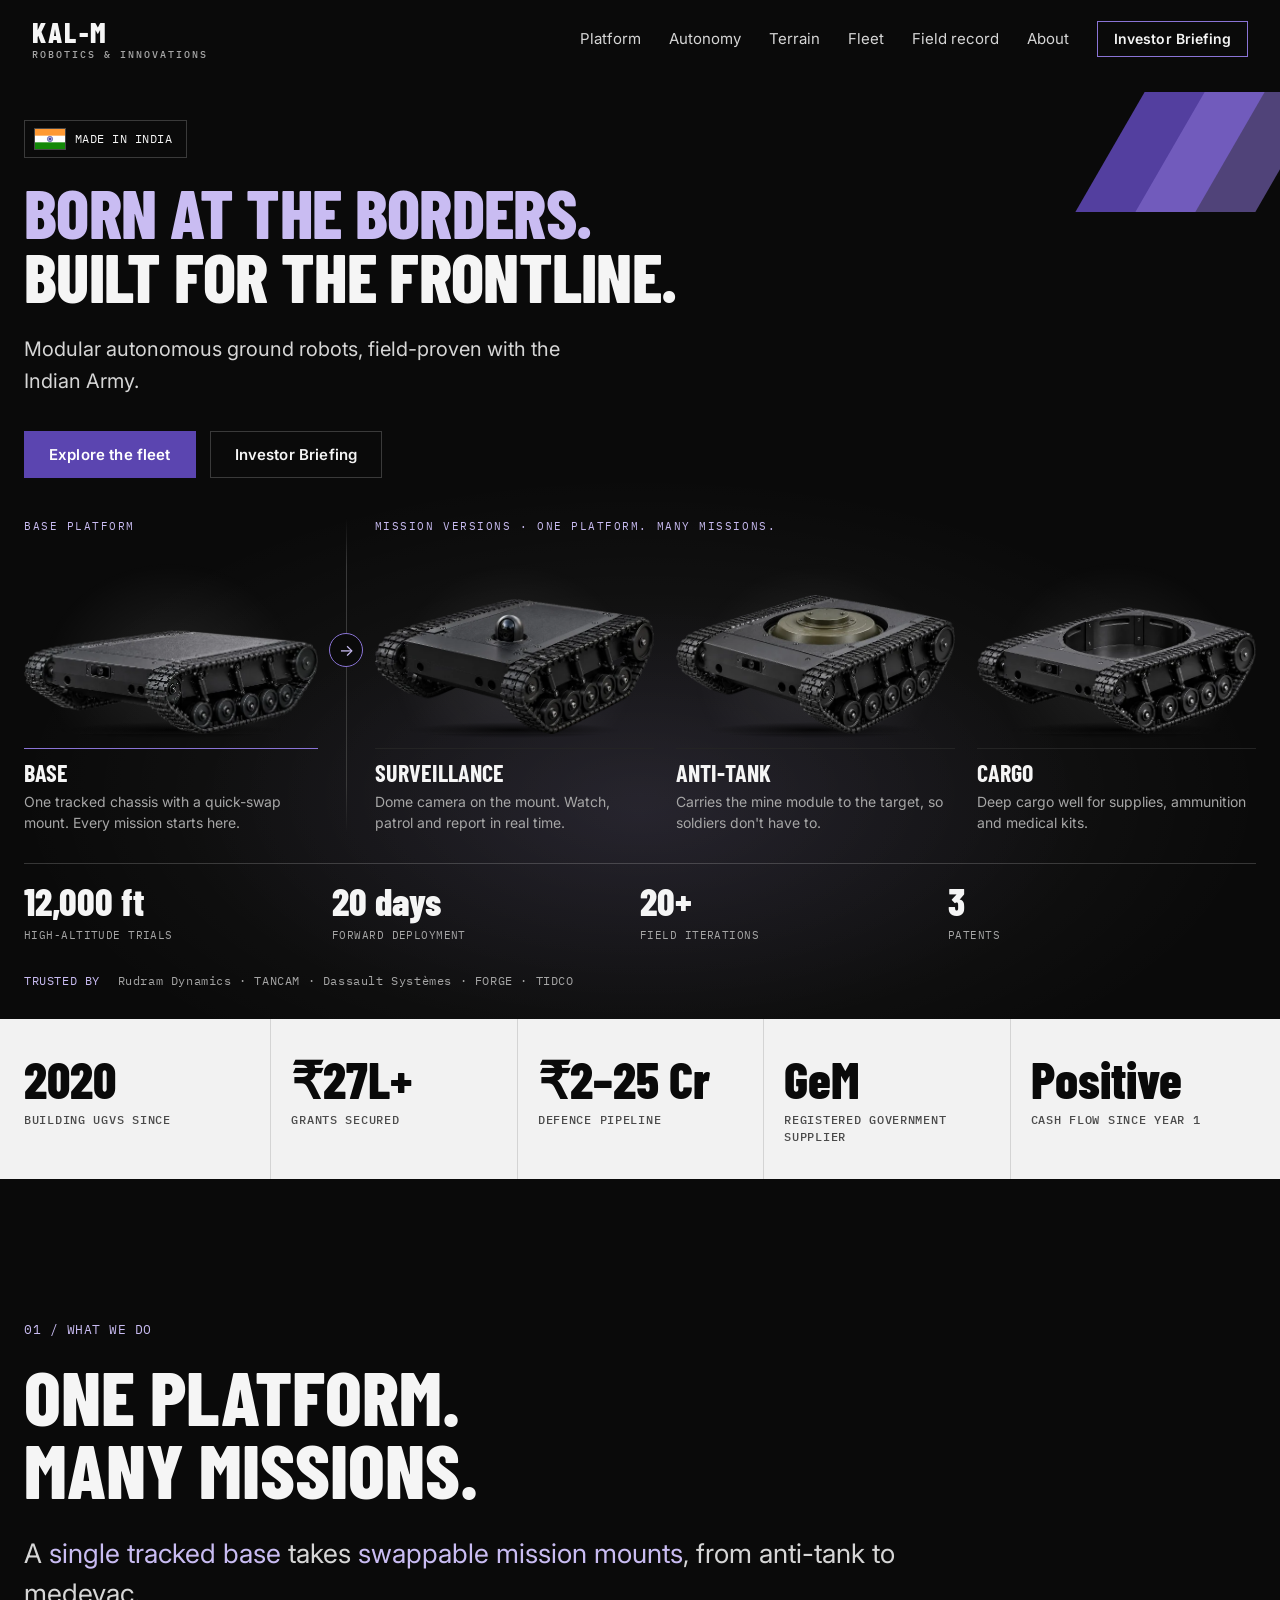
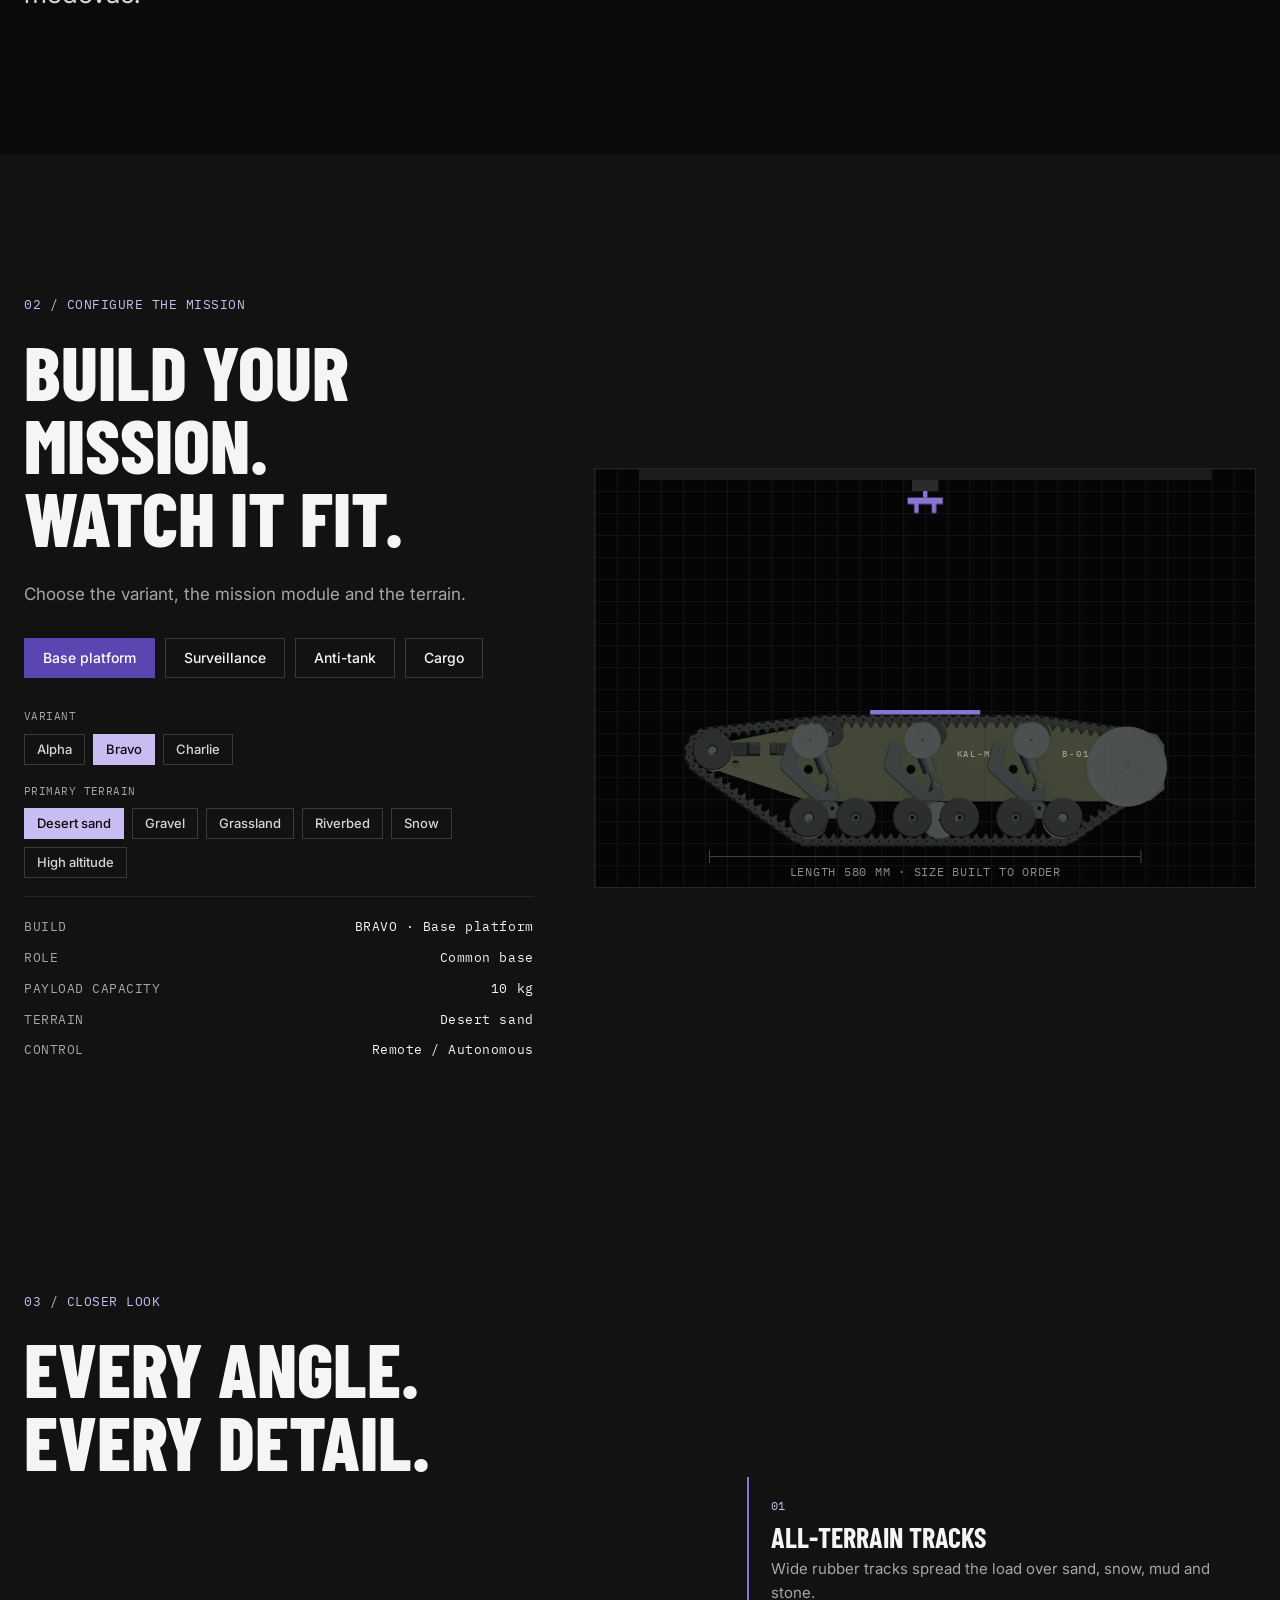
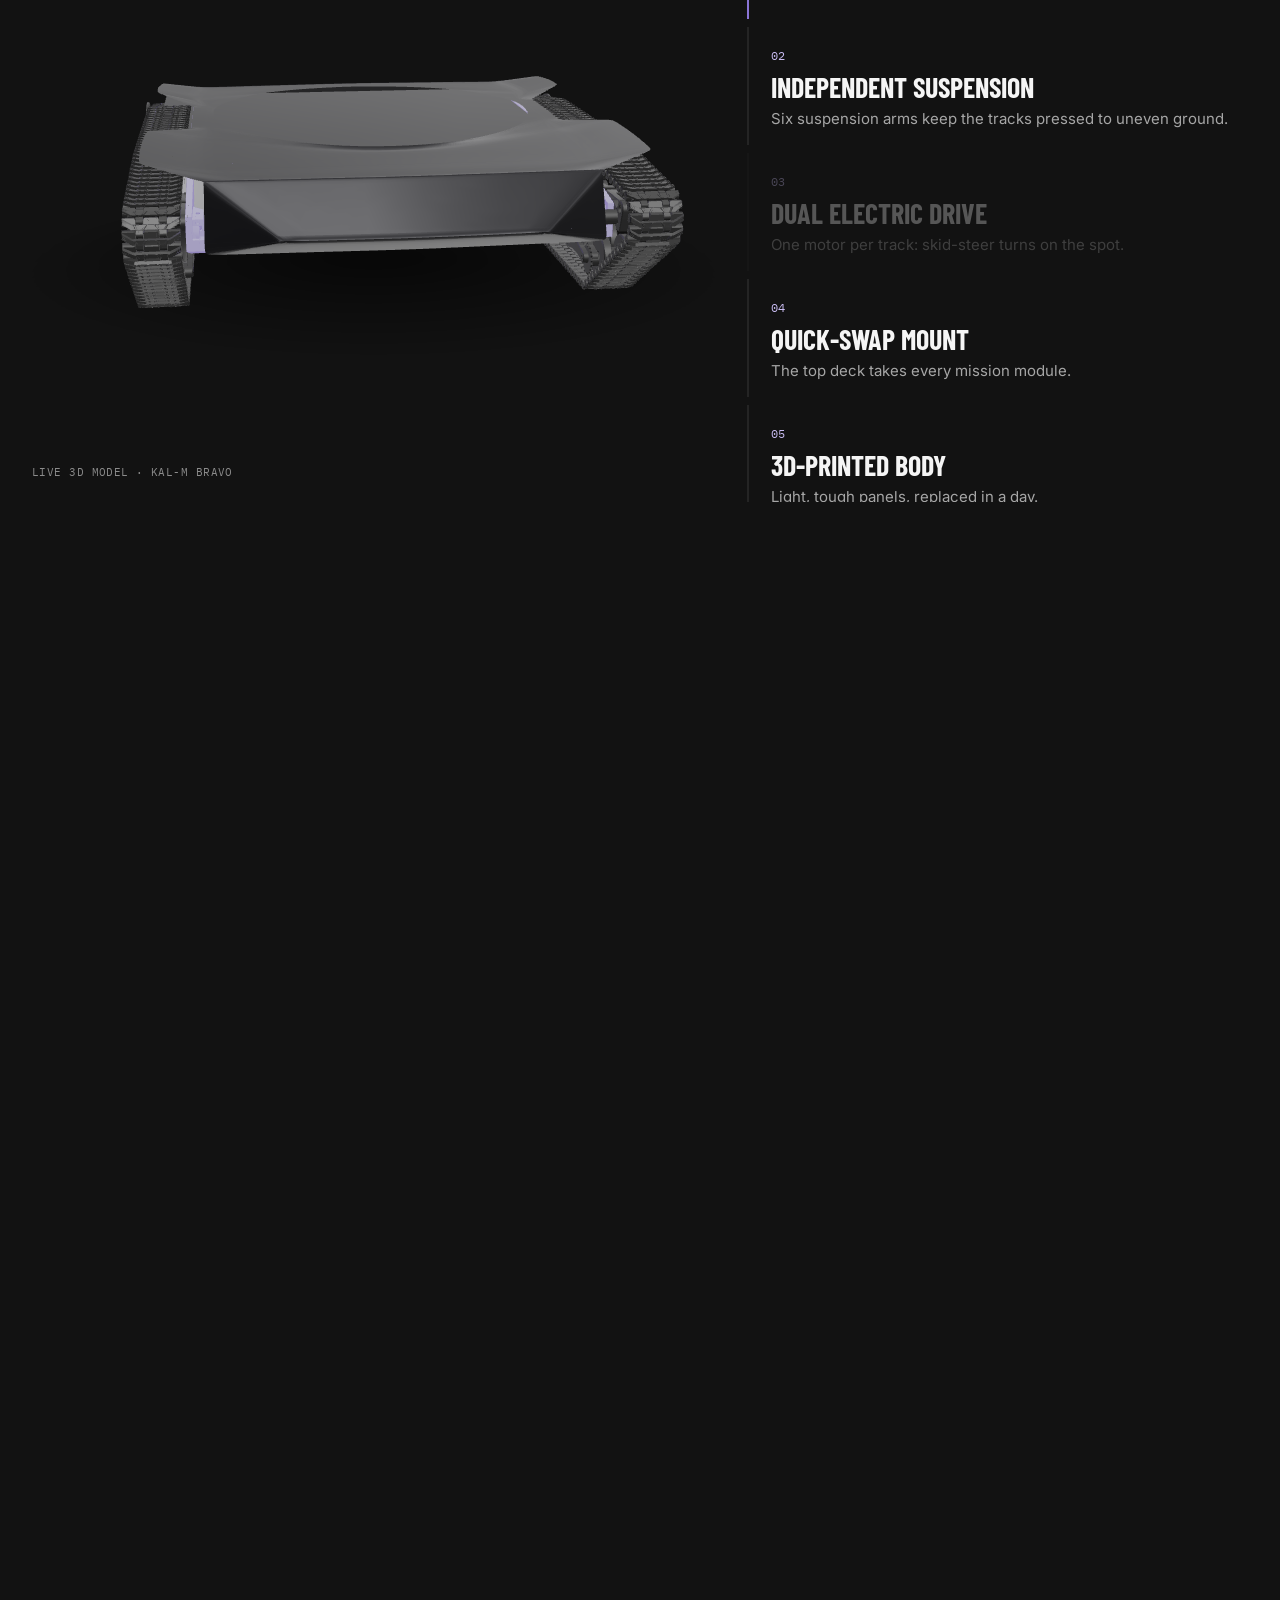
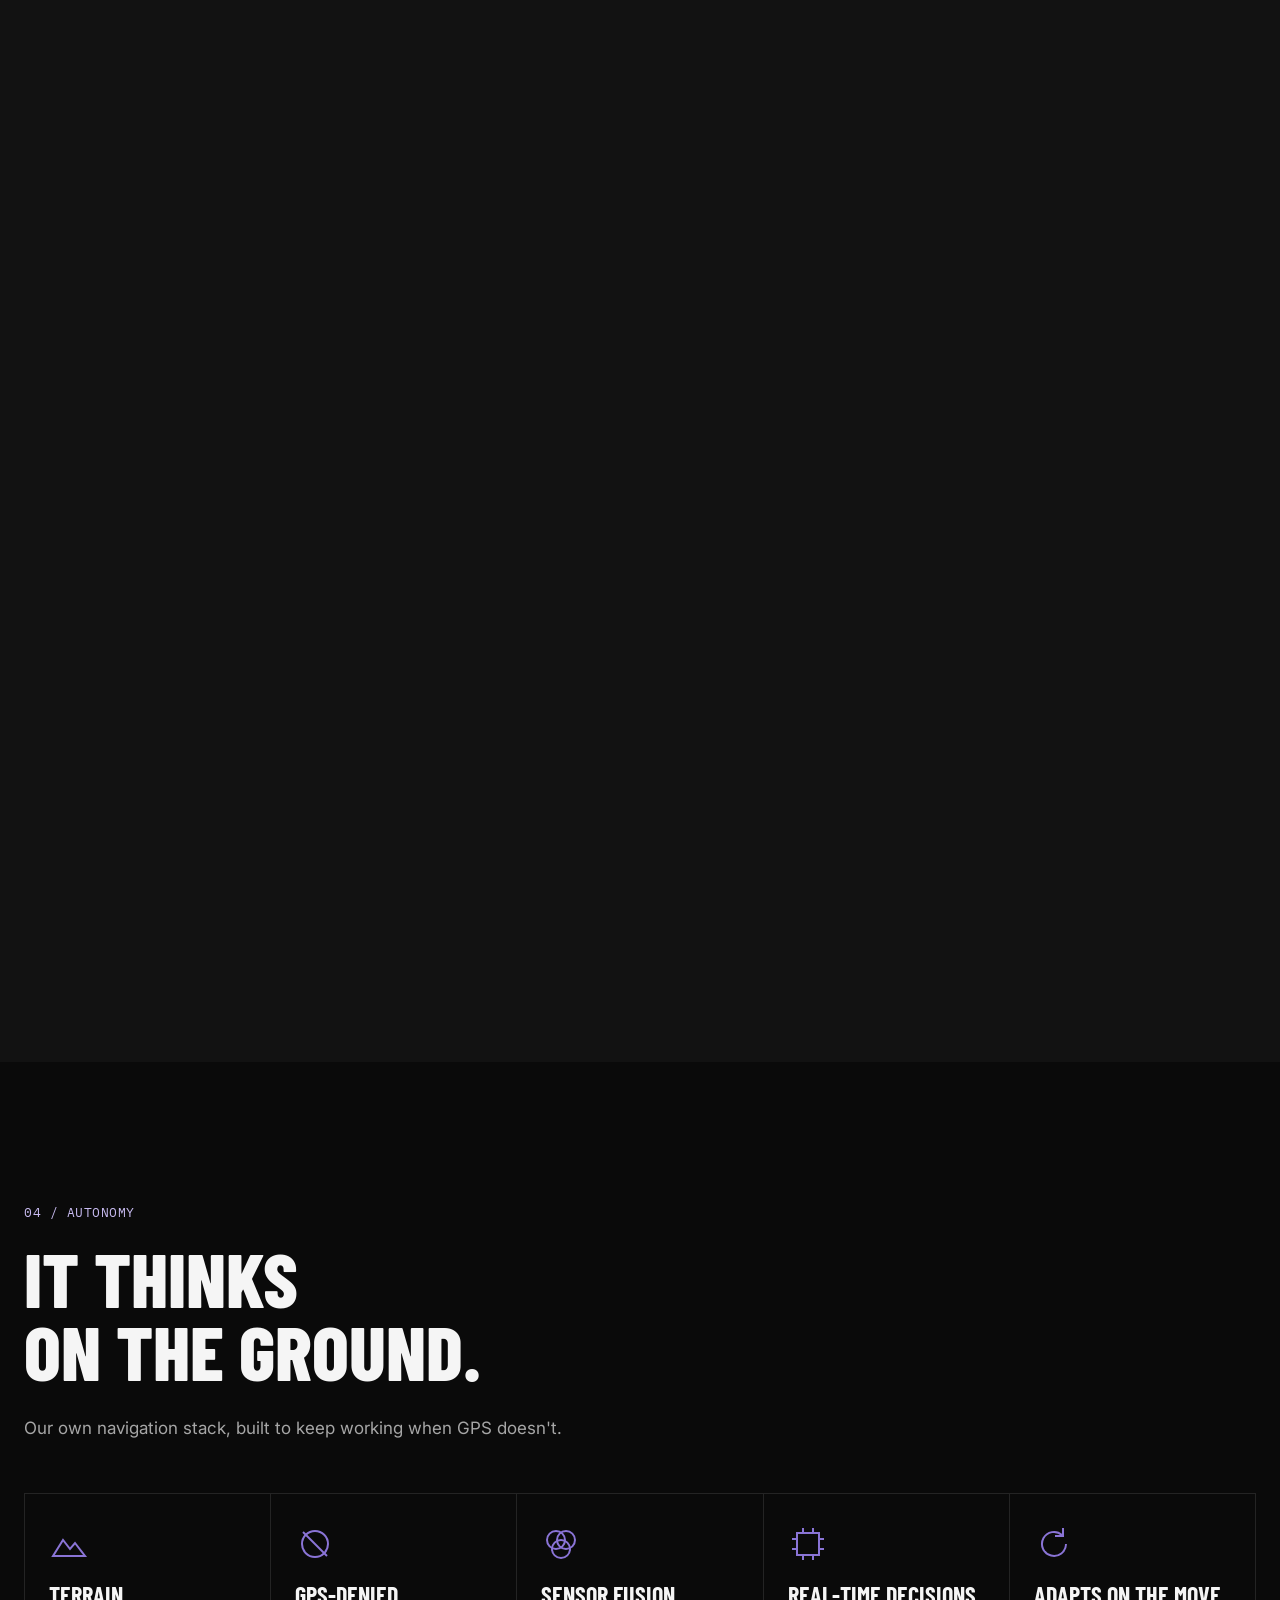
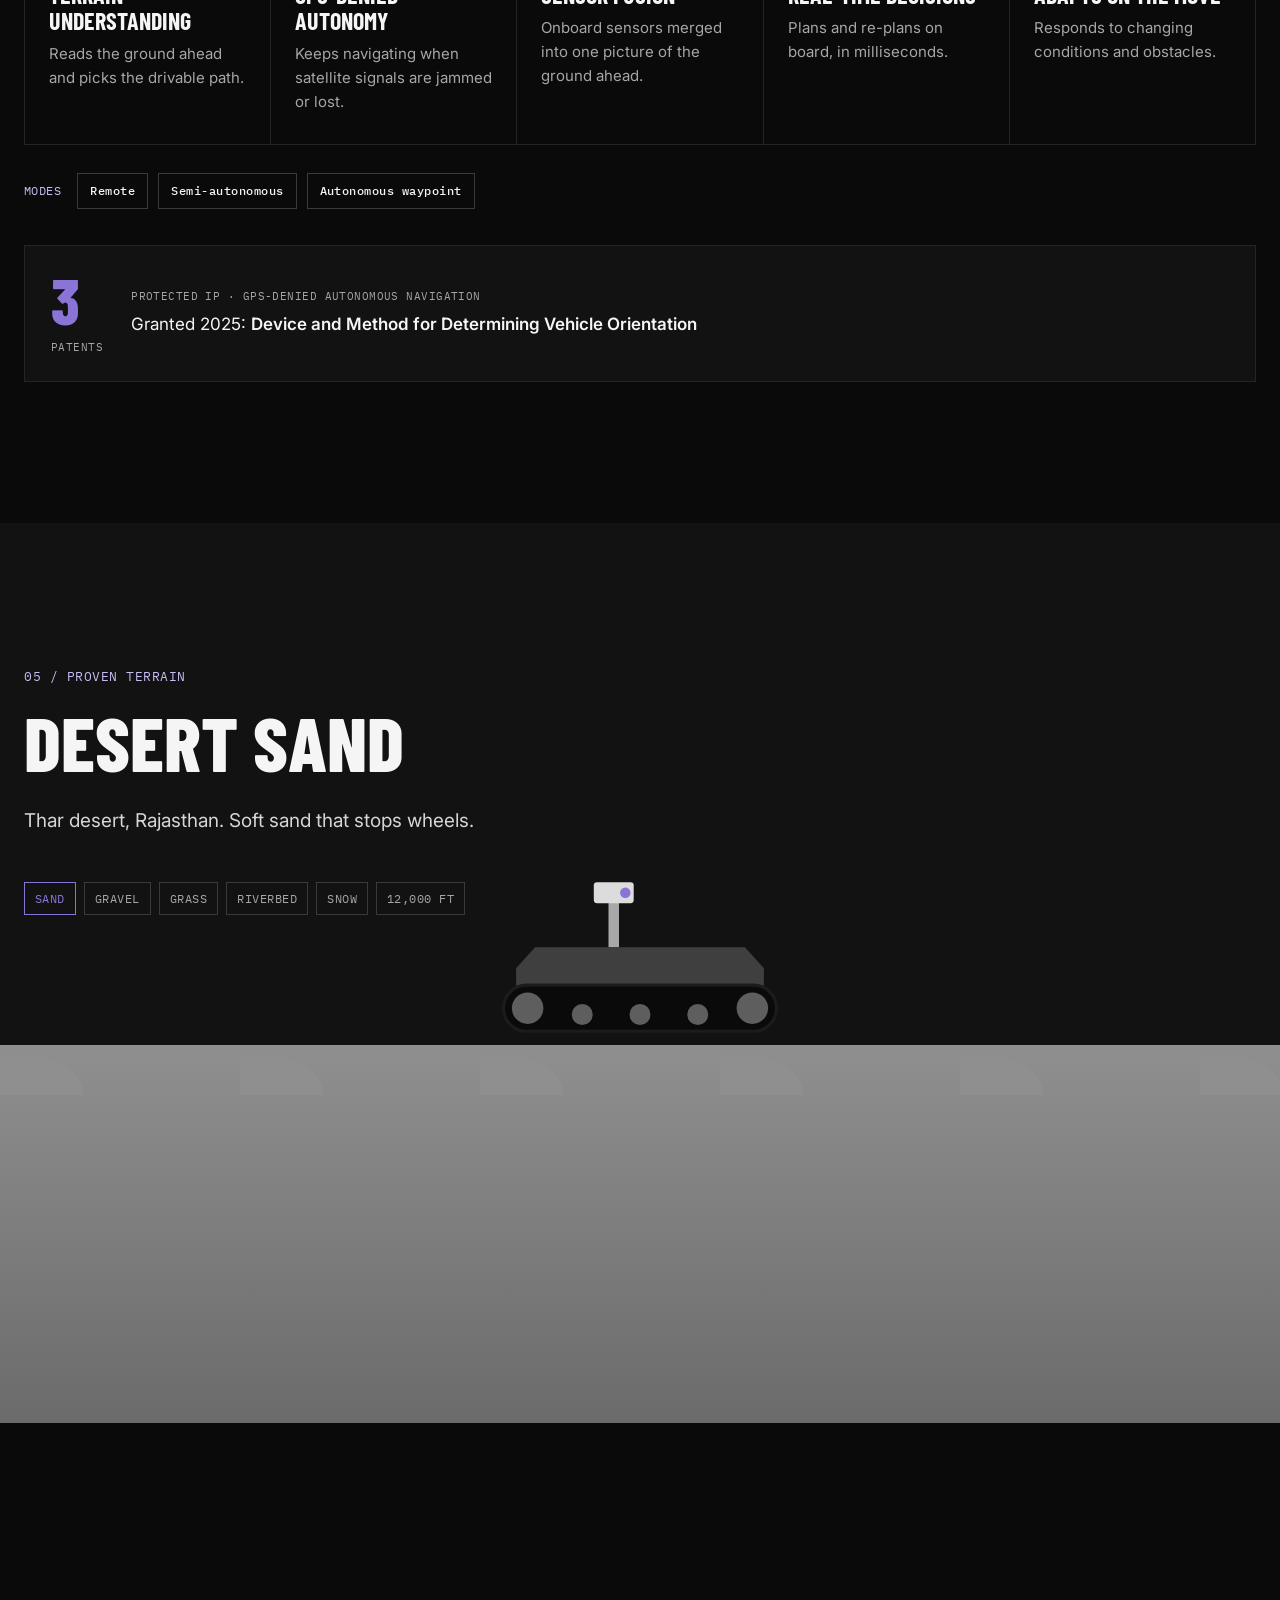
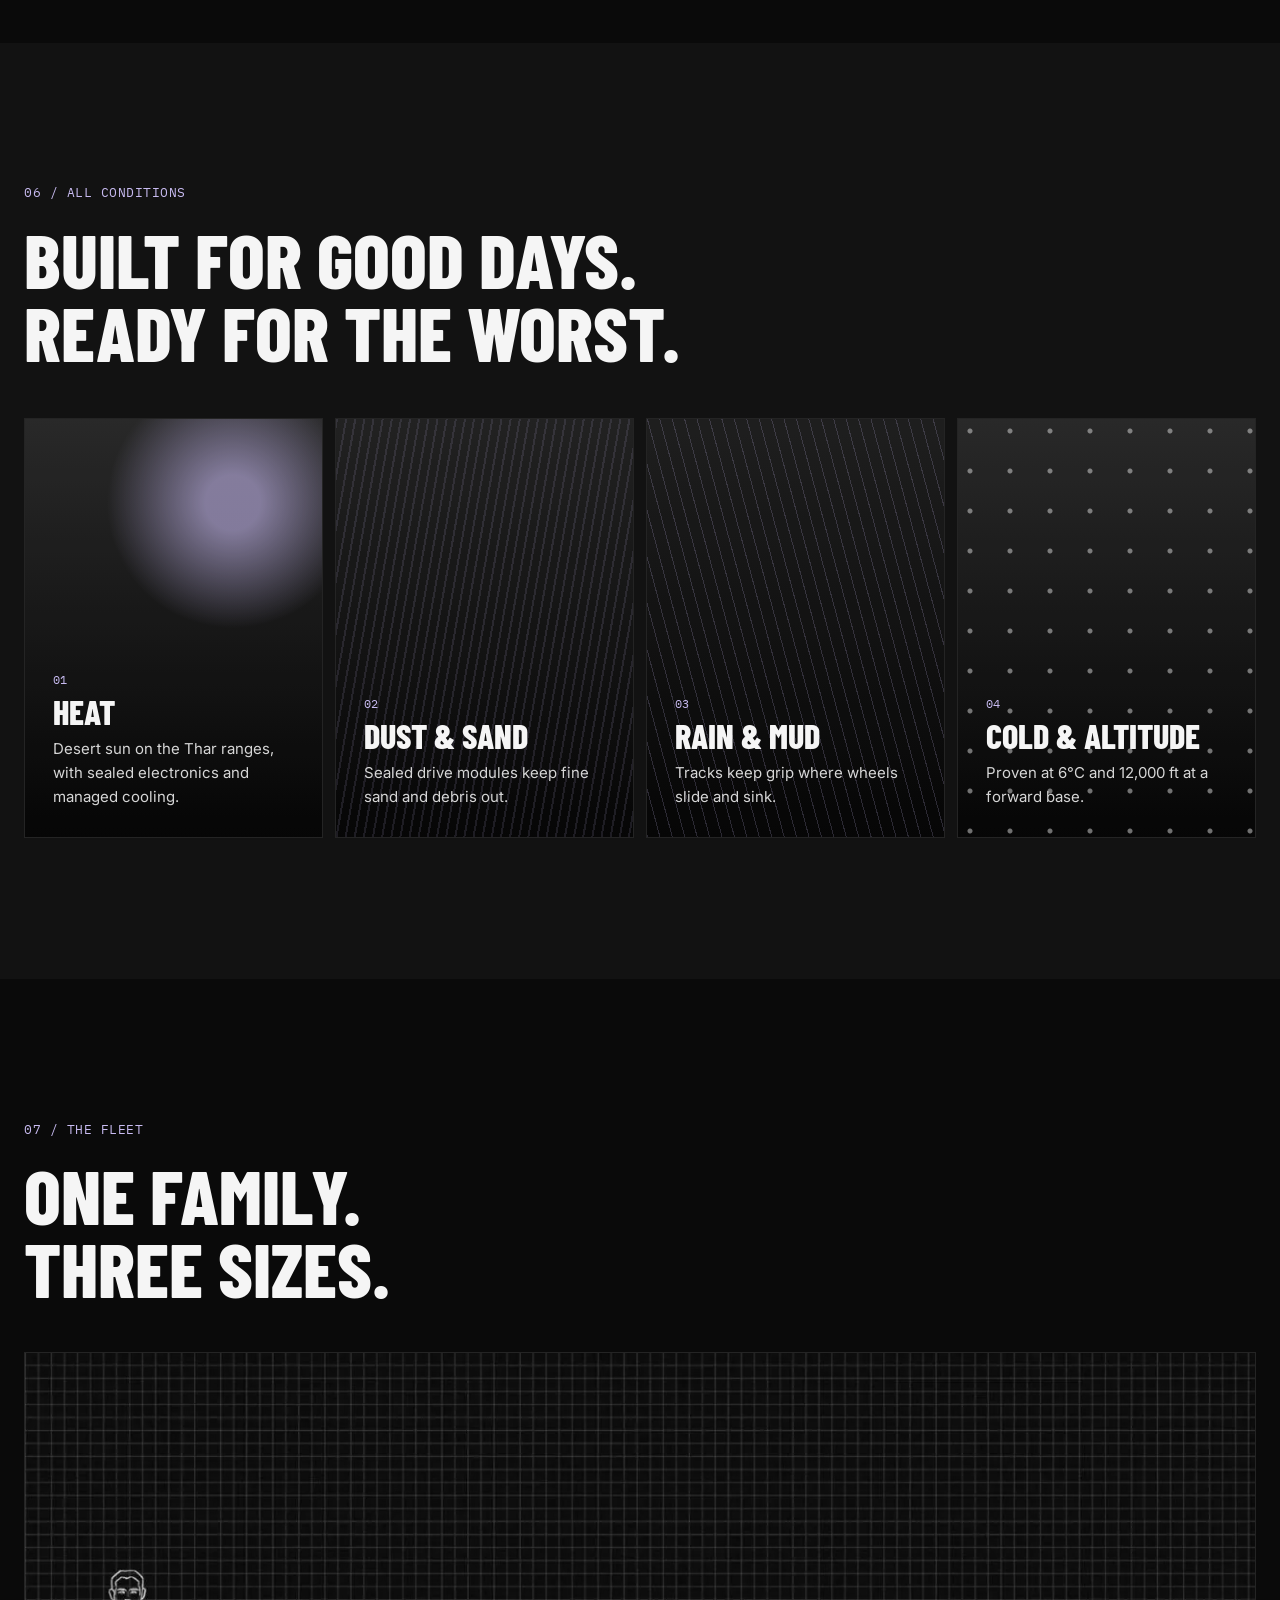
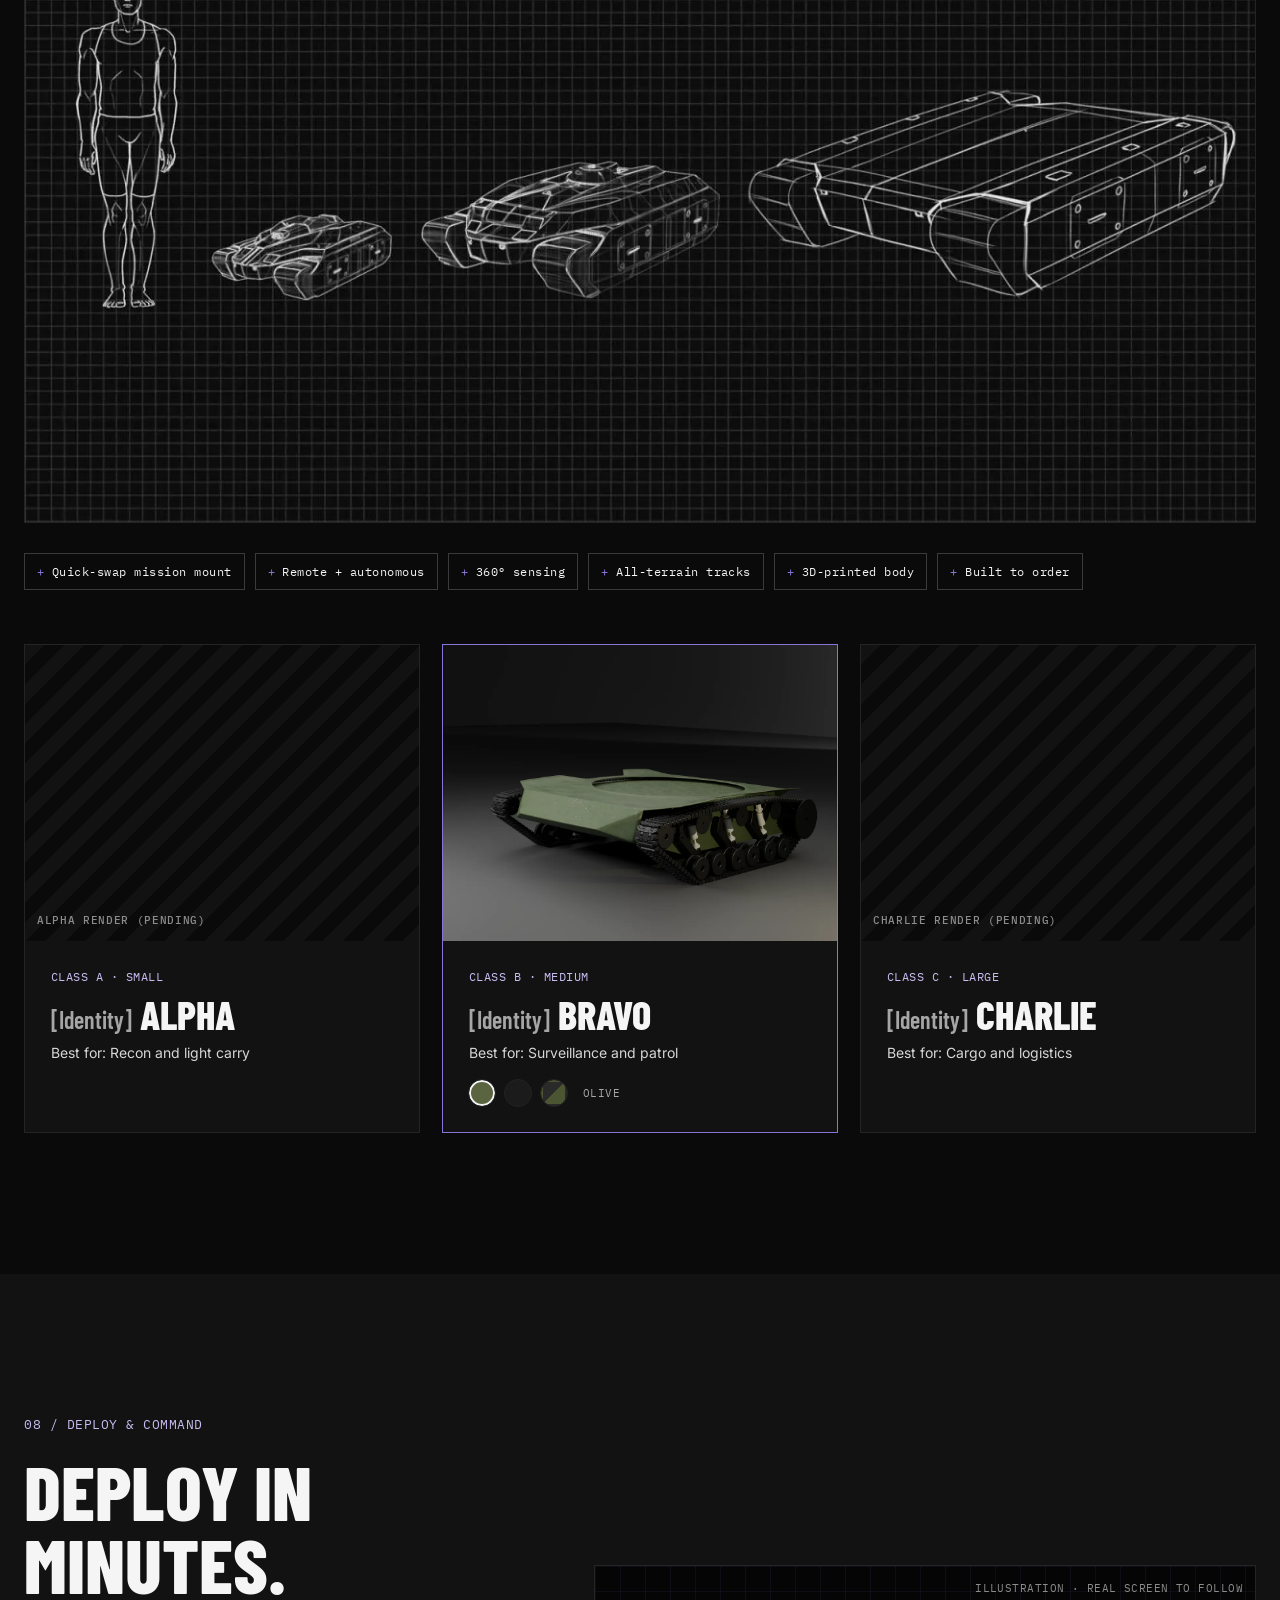
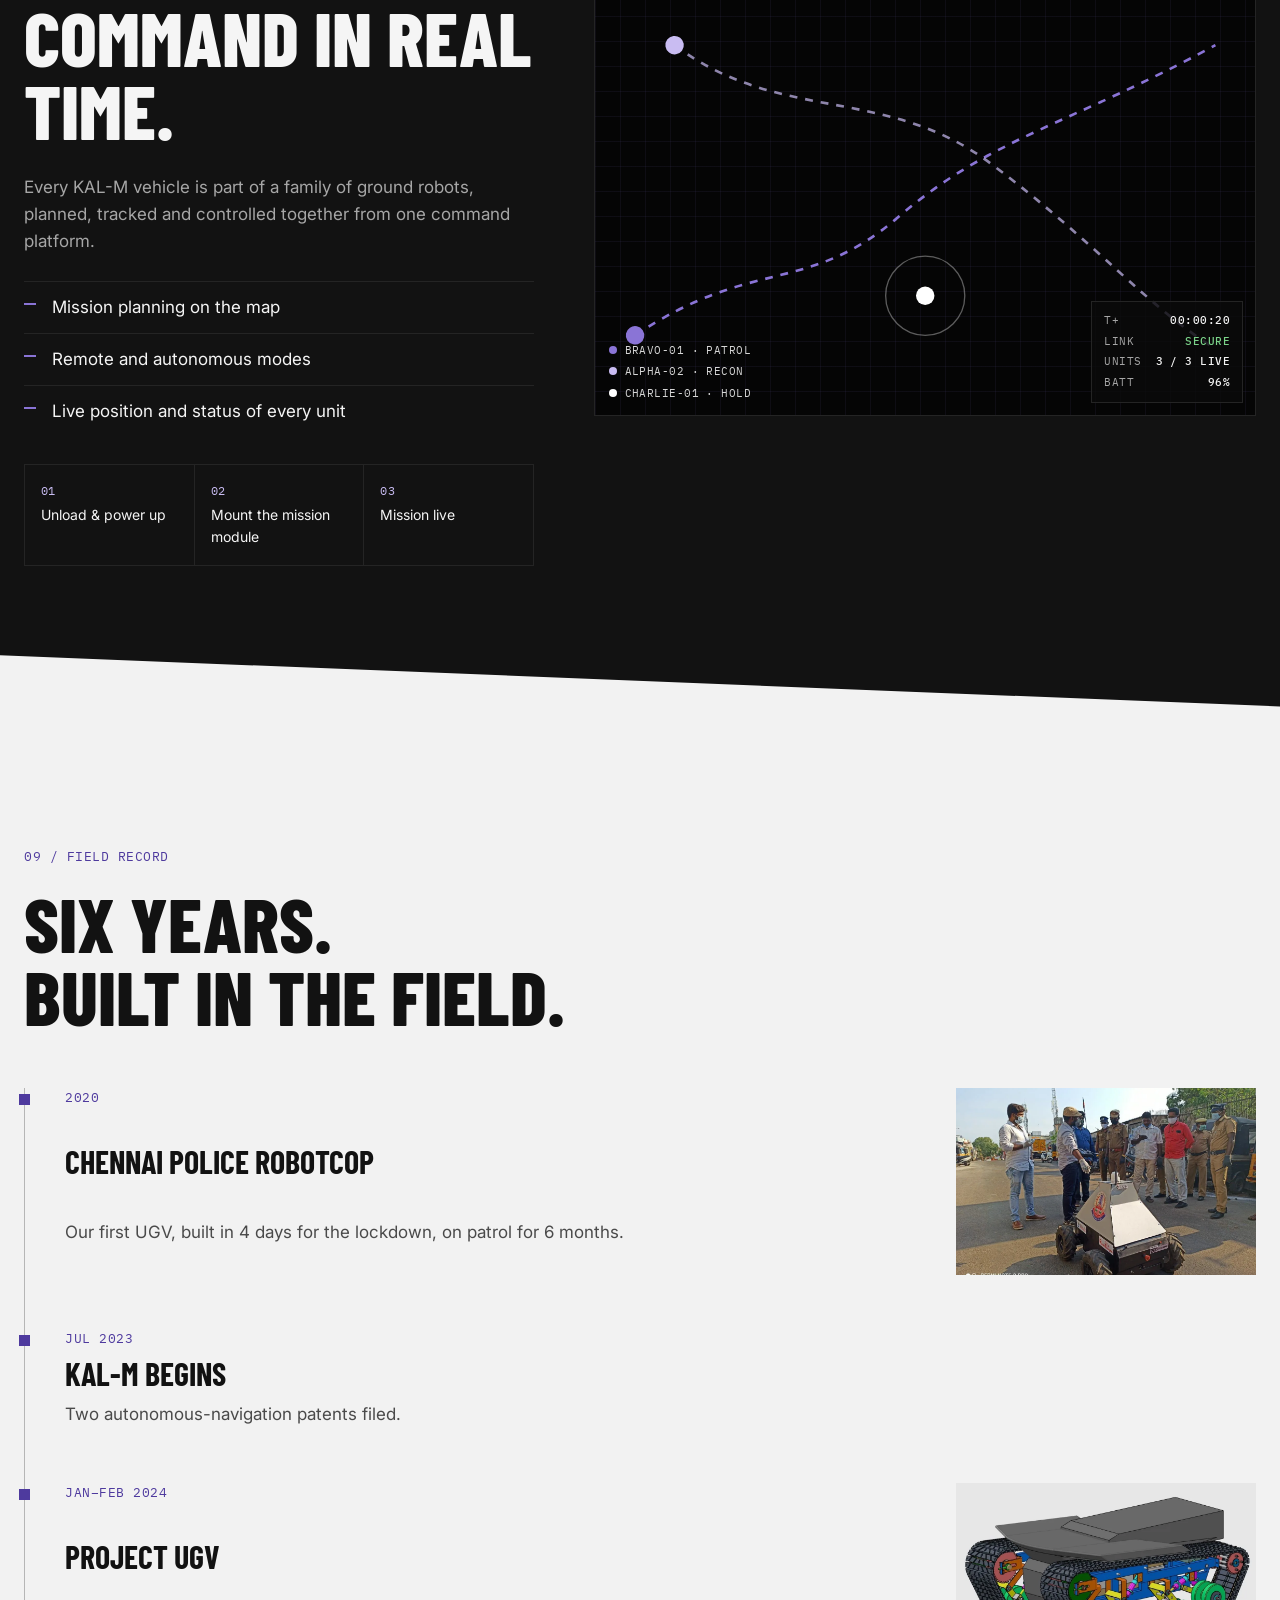
==== index.html @ c79e430d "KAL-M website preview Co-Authored-By: Claude Opus 5.5 <noreply@anthropic.com>" ====
<!DOCTYPE html>
<html lang="en">
<head>
<meta charset="utf-8">
<meta name="viewport" content="width=device-width, initial-scale=1">
<title>KAL-M Robotics | Autonomous Ground Robots, Built for the Frontline</title>
<meta name="description" content="KAL-M Robotics and Innovations builds modular autonomous unmanned ground vehicles in Chennai, India. Field-tested with the Indian Army at 12,000 ft.">
<meta name="referrer" content="strict-origin-when-cross-origin">
<meta name="robots" content="noindex, nofollow">
<meta property="og:title" content="KAL-M Robotics | Born at the borders. Built for the frontline.">
<meta property="og:description" content="One platform. Many missions. Modular autonomous UGVs designed, built and field-tested in India.">
<meta property="og:type" content="website">
<meta property="og:url" content="https://kal-m.com/">
<link rel="preconnect" href="https://fonts.googleapis.com">
<link rel="preconnect" href="https://fonts.gstatic.com" crossorigin>
<link rel="stylesheet" href="https://fonts.googleapis.com/css2?family=Barlow+Condensed:wght@500;600;700;800&family=IBM+Plex+Mono:wght@400;500&family=Inter:wght@400;500;600&display=swap">
<link rel="icon" href="favicon.svg" type="image/svg+xml">
<link rel="stylesheet" href="styles.css">
<script src="main.js" defer></script>
<script type="module" src="model.js?v=4"></script>
</head>
<body>

<!-- NAV -->
<header class="nav" id="nav">
  <a class="brand" href="#top" aria-label="KAL-M home">
    <span class="brand-mark">KAL-M</span>
    <span class="brand-sub">Robotics &amp; Innovations</span>
  </a>
  <nav class="nav-links" id="navLinks" aria-label="Main">
    <a href="#platform">Platform</a>
    <a href="#autonomy">Autonomy</a>
    <a href="#terrain">Terrain</a>
    <a href="#fleet">Fleet</a>
    <a href="#field">Field record</a>
    <a href="#about">About</a>
    <a class="btn btn-sm js-brief" href="#briefing" id="briefOpen">Investor Briefing</a>
  </nav>
  <button class="nav-toggle" id="navToggle" aria-label="Open menu" aria-expanded="false"><span></span><span></span></button>
</header>

<main id="top">

<!-- HERO -->
<section class="hero">
  <div class="hero-bg hero-stage" aria-hidden="true"></div>
  <div class="hero-shade" aria-hidden="true"></div>
  <div class="bars" aria-hidden="true"></div>
  <div class="hero-content wrap">
    <p class="mii mono"><svg class="flag" viewBox="0 0 30 20" aria-hidden="true"><rect width="30" height="20" fill="#fff"/><rect width="30" height="6.67" fill="#FF9933"/><rect y="13.33" width="30" height="6.67" fill="#138808"/><circle cx="15" cy="10" r="2.7" fill="none" stroke="#000080" stroke-width=".45"/><g stroke="#000080" stroke-width=".2"><line x1="12.40" y1="10.00" x2="17.60" y2="10.00"/><line x1="12.49" y1="9.33" x2="17.51" y2="10.67"/><line x1="12.75" y1="8.70" x2="17.25" y2="11.30"/><line x1="13.16" y1="8.16" x2="16.84" y2="11.84"/><line x1="13.70" y1="7.75" x2="16.30" y2="12.25"/><line x1="14.33" y1="7.49" x2="15.67" y2="12.51"/><line x1="15.00" y1="7.40" x2="15.00" y2="12.60"/><line x1="15.67" y1="7.49" x2="14.33" y2="12.51"/><line x1="16.30" y1="7.75" x2="13.70" y2="12.25"/><line x1="16.84" y1="8.16" x2="13.16" y2="11.84"/><line x1="17.25" y1="8.70" x2="12.75" y2="11.30"/><line x1="17.51" y1="9.33" x2="12.49" y2="10.67"/></g></svg><span>Made in India</span></p>
    <h1 class="hero-title">
      <span class="hero-line1">Born at the borders.</span>
      <span class="hero-line2">Built for the frontline.</span>
    </h1>
    <p class="hero-lead">Modular autonomous ground robots, field-proven with the Indian Army.</p>
    <div class="hero-cta">
      <a class="btn" href="#fleet">Explore the fleet</a>
      <a class="btn btn-ghost js-brief" href="#briefing">Investor Briefing</a>
    </div>
  </div>
  <div class="lineup wrap">
    <div class="lu-base">
      <p class="lu-tag mono">Base platform</p>
      <div class="lu-img"><img src="assets/img/v-base.webp" alt="KAL-M base platform" fetchpriority="high"></div>
      <h3 class="lu-name">Base</h3>
      <p class="lu-text">One tracked chassis with a quick-swap mount. Every mission starts here.</p>
    </div>
    <div class="lu-divider" aria-hidden="true"><span>&rarr;</span></div>
    <div class="lu-missions">
      <p class="lu-tag mono">Mission versions · One platform. Many missions.</p>
      <ol class="lu-row">
        <li><div class="lu-img"><img src="assets/img/v-surveillance.webp" alt="KAL-M surveillance version with dome camera"></div>
          <h3 class="lu-name">Surveillance</h3><p class="lu-text">Dome camera on the mount. Watch, patrol and report in real time.</p></li>
        <li><div class="lu-img"><img src="assets/img/v-antitank.webp" alt="KAL-M anti-tank version with mine module"></div>
          <h3 class="lu-name">Anti-tank</h3><p class="lu-text">Carries the mine module to the target, so soldiers don't have to.</p></li>
        <li><div class="lu-img"><img src="assets/img/v-cargo.webp" alt="KAL-M cargo version with deep cargo well"></div>
          <h3 class="lu-name">Cargo</h3><p class="lu-text">Deep cargo well for supplies, ammunition and medical kits.</p></li>
      </ol>
    </div>
  </div>
  <div class="hero-foot wrap">
    <div class="hero-proof">
      <div><b>12,000 ft</b><span class="mono">High-altitude trials</span></div>
      <div><b>20 days</b><span class="mono">Forward deployment</span></div>
      <div><b>20+</b><span class="mono">Field iterations</span></div>
      <div><b>3</b><span class="mono">Patents</span></div>
    </div>
    <p class="trust mono"><span>Trusted by</span> Rudram Dynamics · TANCAM · Dassault Systèmes · FORGE · TIDCO</p>
  </div>
</section>

<!-- STATS -->
<section class="stats">
  <div class="wrap stats-grid">
    <div class="stat"><span class="num">2020</span><span class="lbl">Building UGVs since</span></div>
    <div class="stat"><span class="num"><span class="pre">₹</span><span data-count="27">0</span>L+</span><span class="lbl">Grants secured</span></div>
    <div class="stat"><span class="num"><span class="pre">₹</span>2–<span data-count="25">0</span> Cr</span><span class="lbl">Defence pipeline</span></div>
    <div class="stat"><span class="num">GeM</span><span class="lbl">Registered government supplier</span></div>
    <div class="stat"><span class="num">Positive</span><span class="lbl">Cash flow since year 1</span></div>
  </div>
</section>

<!-- WHAT WE DO -->
<section class="section" id="platform">
  <div class="wrap">
    <p class="eyebrow mono">01 / What we do</p>
    <h2 class="h2">One platform.<br>Many missions.</h2>
    <p class="lead-xl">A <mark>single tracked base</mark> takes <mark>swappable mission mounts</mark>, from anti-tank to medevac.</p>
  </div>
</section>

<!-- CONFIGURATOR -->
<section class="section section-dark" id="configurator">
  <div class="wrap config">
    <div class="config-copy">
      <p class="eyebrow mono">02 / Configure the mission</p>
      <h2 class="h2">Build your mission.<br>Watch it fit.</h2>
      <p class="muted">Choose the variant, the mission module and the terrain.</p>
      <div class="mod-btns" role="tablist" aria-label="Mission modules">
        <button class="mod-btn active" data-mod="base" role="tab" aria-selected="true">Base platform</button>
        <button class="mod-btn" data-mod="surv" role="tab" aria-selected="false">Surveillance</button>
        <button class="mod-btn" data-mod="at" role="tab" aria-selected="false">Anti-tank</button>
        <button class="mod-btn" data-mod="cargo" role="tab" aria-selected="false">Cargo</button>
      </div>
      <p class="mb-label mono">VARIANT</p>
      <div class="chips" id="variantChips">
        <button class="chip" data-v="ALPHA" data-p="5 kg">Alpha</button>
        <button class="chip active" data-v="BRAVO" data-p="10 kg">Bravo</button>
        <button class="chip" data-v="CHARLIE" data-p="15 kg">Charlie</button>
      </div>
      <p class="mb-label mono">PRIMARY TERRAIN</p>
      <div class="chips" id="terrainChips">
        <button class="chip active">Desert sand</button><button class="chip">Gravel</button><button class="chip">Grassland</button>
        <button class="chip">Riverbed</button><button class="chip">Snow</button><button class="chip">High altitude</button>
      </div>
      <dl class="mod-spec mono" id="modSpec">
        <div><dt>BUILD</dt><dd id="specBuild">BRAVO · Base platform</dd></div>
        <div><dt>ROLE</dt><dd id="specRole">Common base</dd></div>
        <div><dt>PAYLOAD CAPACITY</dt><dd id="specPayload">10 kg</dd></div>
        <div><dt>TERRAIN</dt><dd id="specTerrain">Desert sand</dd></div>
        <div><dt>CONTROL</dt><dd>Remote / Autonomous</dd></div>
      </dl>
    </div>

    <div class="config-stage" aria-hidden="true">
      <svg class="ugv-svg" viewBox="0 0 600 380" id="configSvg">
        <defs>
          <pattern id="bp" width="20" height="20" patternUnits="userSpaceOnUse"><path d="M20 0H0V20" fill="none" stroke="#1f1f1f" stroke-width="1"/></pattern>
        </defs>
        <rect width="600" height="380" fill="url(#bp)"/>
        <!-- gantry arm -->
        <g class="arm" id="arm">
          <rect x="40" y="0" width="520" height="10" fill="#1c1c1c"/>
          <rect x="288" y="10" width="24" height="10" fill="#2b2b2b"/>
          <rect id="armCable" x="298" y="20" width="4" height="6" fill="#8a74d6"/>
          <path id="armClaw" d="M284 26h32v6h-6v8h-4v-8h-12v8h-4v-8h-6z" fill="#8a74d6"/>
        </g>
        <!-- base UGV: true side view rendered from the KAL-M CAD model -->
        <g class="ugv-base">
          <image href="assets/img/side-base.webp" x="80" y="222" width="440" height="122"/>
          <g class="stencil" font-family="IBM Plex Mono, monospace" font-weight="500" fill="#c4c2a4" opacity=".72" letter-spacing="1.6">
            <text x="344" y="262" font-size="8.5" text-anchor="middle">KAL-M</text>
            <text x="437" y="262" font-size="8.5" text-anchor="middle">B-01</text>
          </g>
          <rect x="250" y="219" width="100" height="4" fill="#8a74d6"/>
        </g>
        <!-- modules (drawn from the real KAL-M versions) -->
        <g transform="translate(0 -3)">
        <g class="module" id="mod-surv">
          <rect x="282" y="208" width="36" height="14" rx="2" fill="#232323"/>
          <path d="M284 208 a16 16 0 0 1 32 0z" fill="#161616"/>
          <path d="M289 202 a11 11 0 0 1 9 -8" fill="none" stroke="#5e5e5e" stroke-width="2" stroke-linecap="round"/>
          <circle cx="306" cy="201" r="3.5" fill="#c9bcf2"/>
        </g>
        <g class="module" id="mod-at">
          <rect x="244" y="206" width="112" height="16" rx="5" fill="#575b3c"/>
          <rect x="244" y="206" width="112" height="4" rx="2" fill="#6d714b"/>
          <rect x="272" y="196" width="56" height="11" rx="3" fill="#62663f"/>
          <rect x="292" y="189" width="16" height="8" rx="2" fill="#4c4f33"/>
          <path d="M252 214h96" stroke="#45482f" stroke-width="1.5"/>
        </g>
        <g class="module" id="mod-cargo">
          <rect x="240" y="203" width="120" height="19" rx="3" fill="#262626"/>
          <rect x="246" y="207" width="108" height="15" fill="#0e0e0e"/>
          <rect x="258" y="196" width="34" height="14" rx="1.5" fill="#8f8f8f"/>
          <rect x="296" y="193" width="28" height="17" rx="1.5" fill="#a6a6a6"/>
          <rect x="327" y="199" width="20" height="11" rx="1.5" fill="#7a7a7a"/>
          <path d="M258 203h34M296 201h28" stroke="#6b6b6b" stroke-width="1"/>
        </g>
        </g>
        <!-- dimension lines -->
        <g class="dim mono">
          <line x1="104" y1="352" x2="496" y2="352" stroke="#3f3f3f"/>
          <line x1="104" y1="346" x2="104" y2="358" stroke="#3f3f3f"/><line x1="496" y1="346" x2="496" y2="358" stroke="#3f3f3f"/>
          <text x="300" y="370" text-anchor="middle">LENGTH 580 MM · SIZE BUILT TO ORDER</text>
        </g>
      </svg>
    </div>
  </div>
</section>


<!-- CLOSER LOOK: 3D -->
<section class="closer" id="closer">
  <div class="closer-sticky">
    <div class="wrap closer-head">
      <p class="eyebrow mono">03 / Closer look</p>
      <h2 class="h2">Every angle.<br>Every detail.</h2>
    </div>
    <div class="scene" id="scene3d"><img class="scene-fallback" src="assets/img/bravo-olive.webp" alt="KAL-M Bravo tracked UGV" loading="lazy"><p class="scene-load mono" id="sceneLoad">LOADING 3D MODEL…</p></div>
    <ol class="feats" id="feats">
      <li data-part="tracks"><span class="mono">01</span><h3>All-terrain tracks</h3><p>Wide rubber tracks spread the load over sand, snow, mud and stone.</p></li>
      <li data-part="suspension"><span class="mono">02</span><h3>Independent suspension</h3><p>Six suspension arms keep the tracks pressed to uneven ground.</p></li>
      <li data-part="drive"><span class="mono">03</span><h3>Dual electric drive</h3><p>One motor per track: skid-steer turns on the spot.</p></li>
      <li data-part="mount"><span class="mono">04</span><h3>Quick-swap mount</h3><p>The top deck takes every mission module.</p></li>
      <li data-part="body"><span class="mono">05</span><h3>3D-printed body</h3><p>Light, tough panels, replaced in a day.</p></li>
    </ol>
    <p class="map-tag mono closer-tag">Live 3D model · KAL-M Bravo</p>
  </div>
</section>

<!-- AUTONOMY -->
<section class="section" id="autonomy">
  <div class="wrap">
    <p class="eyebrow mono">04 / Autonomy</p>
    <h2 class="h2">It thinks<br>on the ground.</h2>
    <p class="muted narrow">Our own navigation stack, built to keep working when GPS doesn't.</p>
    <div class="pillars">
      <div class="pillar"><svg viewBox="0 0 40 40"><path d="M4 32 14 16l7 9 5-6 10 13z"/></svg><h3>Terrain understanding</h3><p>Reads the ground ahead and picks the drivable path.</p></div>
      <div class="pillar"><svg viewBox="0 0 40 40"><circle cx="20" cy="20" r="13"/><path d="M8 8l24 24"/></svg><h3>GPS-denied autonomy</h3><p>Keeps navigating when satellite signals are jammed or lost.</p></div>
      <div class="pillar"><svg viewBox="0 0 40 40"><circle cx="15" cy="16" r="9"/><circle cx="25" cy="16" r="9"/><circle cx="20" cy="25" r="9"/></svg><h3>Sensor fusion</h3><p>Onboard sensors merged into one picture of the ground ahead.</p></div>
      <div class="pillar"><svg viewBox="0 0 40 40"><rect x="9" y="9" width="22" height="22"/><path d="M15 4v5M25 4v5M15 31v5M25 31v5M4 15h5M4 25h5M31 15h5M31 25h5"/></svg><h3>Real-time decisions</h3><p>Plans and re-plans on board, in milliseconds.</p></div>
      <div class="pillar"><svg viewBox="0 0 40 40"><path d="M32 20a12 12 0 1 1-4-9"/><path d="M29 4v8h-8"/></svg><h3>Adapts on the move</h3><p>Responds to changing conditions and obstacles.</p></div>
    </div>
    <div class="modes mono"><span>MODES</span><b>Remote</b><b>Semi-autonomous</b><b>Autonomous waypoint</b></div>
    <div class="patents">
      <div class="pat-n"><b>3</b><span class="mono">Patents</span></div>
      <div class="pat-t">
        <p class="mono">Protected IP · GPS-denied autonomous navigation</p>
        <p>Granted 2025: <b>Device and Method for Determining Vehicle Orientation</b></p>
      </div>
    </div>
  </div>
</section>

<!-- TERRAIN JOURNEY -->
<section class="terrain" id="terrain">
  <div class="terrain-sticky">
    <div class="terrain-track" id="terrainTrack">
      <div class="tpanel t-sand"><div class="dunes"></div></div>
      <div class="tpanel t-gravel"><div class="pebbles"></div></div>
      <div class="tpanel t-grass"><div class="blades"></div></div>
      <div class="tpanel t-river"><div class="water"></div></div>
      <div class="tpanel t-snow"><div class="drifts"></div></div>
      <div class="tpanel t-mount"><div class="peaks"></div></div>
    </div>
    <div class="terrain-hud wrap">
      <p class="eyebrow mono">05 / Proven terrain</p>
      <h2 class="h2 terrain-name" id="terrainName">Desert sand</h2>
      <p class="terrain-note" id="terrainNote">Thar desert, Rajasthan. Soft sand that stops wheels.</p>
      <div class="terrain-progress mono" id="terrainSteps">
        <span class="on">SAND</span><span>GRAVEL</span><span>GRASS</span><span>RIVERBED</span><span>SNOW</span><span>12,000 FT</span>
      </div>
    </div>
    <svg class="terrain-ugv" viewBox="0 0 400 200" aria-hidden="true">
      <rect x="170" y="40" width="10" height="46" fill="#a8a8a8"/><rect x="156" y="24" width="38" height="20" rx="3" fill="#dcdcdc"/><circle cx="186" cy="34" r="5" fill="#8a74d6"/>
      <path d="M100 86h200l18 20v22H82v-22z" fill="#3f3f3f"/>
      <rect x="70" y="122" width="260" height="44" rx="22" fill="#0a0a0a" stroke="#1c1c1c" stroke-width="3"/>
      <g class="wheels" fill="#5e5e5e" stroke="#0a0a0a" stroke-width="2"><circle cx="93" cy="144" r="16"/><circle cx="307" cy="144" r="16"/><circle cx="145" cy="150" r="11"/><circle cx="200" cy="150" r="11"/><circle cx="255" cy="150" r="11"/></g>
    </svg>
  </div>
</section>


<!-- ALL WEATHER -->
<section class="section section-dark" id="weather">
  <div class="wrap">
    <p class="eyebrow mono">06 / All conditions</p>
    <h2 class="h2">Built for good days.<br>Ready for the worst.</h2>
    <div class="wx">
      <article class="wx-tile wx-heat"><span class="mono">01</span><h3>Heat</h3><p>Desert sun on the Thar ranges, with sealed electronics and managed cooling.</p></article>
      <article class="wx-tile wx-dust"><span class="mono">02</span><h3>Dust &amp; sand</h3><p>Sealed drive modules keep fine sand and debris out.</p></article>
      <article class="wx-tile wx-rain"><span class="mono">03</span><h3>Rain &amp; mud</h3><p>Tracks keep grip where wheels slide and sink.</p></article>
      <article class="wx-tile wx-cold"><span class="mono">04</span><h3>Cold &amp; altitude</h3><p>Proven at 6°C and 12,000 ft at a forward base.</p></article>
    </div>
  </div>
</section>

<!-- FLEET -->
<section class="section" id="fleet">
  <div class="wrap">
    <p class="eyebrow mono">07 / The fleet</p>
    <h2 class="h2">One family.<br>Three sizes.</h2>
    <figure class="figure figure-blueprint">
      <img src="assets/img/sizes.webp" alt="Size comparison of small, medium and large KAL-M UGVs next to a person" loading="lazy">
    </figure>
    <ul class="salient mono">
      <li>Quick-swap mission mount</li><li>Remote + autonomous</li><li>360° sensing</li>
      <li>All-terrain tracks</li><li>3D-printed body</li><li>Built to order</li>
    </ul>
    <div class="fleet">
      <article class="vcard">
        <div class="vimg ph" data-label="ALPHA render (pending)"></div>
        <div class="vbody">
          <p class="mono vclass">CLASS A · SMALL</p>
          <h3 class="vname"><span class="vprefix">[Identity]</span> ALPHA</h3>
          <p class="vbest">Best for: Recon and light carry</p>
        </div>
      </article>
      <article class="vcard featured">
        <div class="vimg vimg-photo"><img id="bravoImg" src="assets/img/bravo-olive.webp" alt="KAL-M Bravo tracked UGV" loading="lazy"></div>
        <div class="vbody">
          <p class="mono vclass">CLASS B · MEDIUM</p>
          <h3 class="vname"><span class="vprefix">[Identity]</span> BRAVO</h3>
          <p class="vbest">Best for: Surveillance and patrol</p>
          <div class="swatches" role="group" aria-label="Bravo finish">
            <button class="sw sw-olive active" data-img="assets/img/bravo-olive.webp" aria-label="Olive"></button>
            <button class="sw sw-black" data-img="assets/img/bravo-black.webp" aria-label="Black"></button>
            <button class="sw sw-camo" data-img="assets/img/bravo-camo.webp" aria-label="Camo"></button>
            <span class="mono sw-name" id="swName">OLIVE</span>
          </div>
        </div>
      </article>
      <article class="vcard">
        <div class="vimg ph" data-label="CHARLIE render (pending)"></div>
        <div class="vbody">
          <p class="mono vclass">CLASS C · LARGE</p>
          <h3 class="vname"><span class="vprefix">[Identity]</span> CHARLIE</h3>
          <p class="vbest">Best for: Cargo and logistics</p>
        </div>
      </article>
    </div>
  </div>
</section>

<!-- COMMAND -->
<section class="section section-dark" id="command">
  <div class="wrap command">
    <div>
      <p class="eyebrow mono">08 / Deploy &amp; command</p>
      <h2 class="h2">Deploy in minutes.<br>Command in real time.</h2>
      <p class="muted">Every KAL-M vehicle is part of a family of ground robots, planned, tracked and controlled together from one command platform.</p>
      <ul class="ticks">
        <li>Mission planning on the map</li>
        <li>Remote and autonomous modes</li>
        <li>Live position and status of every unit</li>
      </ul>
      <ol class="deploy">
        <li><span class="mono">01</span>Unload &amp; power up</li>
        <li><span class="mono">02</span>Mount the mission module</li>
        <li><span class="mono">03</span>Mission live</li>
      </ol>
    </div>
    <div class="map" aria-hidden="true">
      <div class="map-grid"></div>
      <svg class="map-svg" viewBox="0 0 500 340">
        <path d="M30 280 C120 220 160 250 230 190 S360 120 470 60" fill="none" stroke="#8a74d6" stroke-width="2" stroke-dasharray="6 6"/>
        <path d="M60 60 C140 120 220 90 300 150 S420 260 470 290" fill="none" stroke="#c9bcf2" stroke-width="2" stroke-dasharray="6 6" opacity=".7"/>
        <circle class="unit u1" r="7" fill="#8a74d6"/>
        <circle class="unit u2" r="7" fill="#c9bcf2"/>
        <circle class="unit u3" cx="250" cy="250" r="7" fill="#ffffff"/>
        <circle cx="250" cy="250" r="30" fill="none" stroke="#ffffff" opacity=".35"/>
      </svg>
      <div class="map-legend mono">
        <span><i class="c1"></i>BRAVO-01 · PATROL</span>
        <span><i class="c2"></i>ALPHA-02 · RECON</span>
        <span><i class="c3"></i>CHARLIE-01 · HOLD</span>
      </div>
      <div class="status mono" id="status">
        <div><span>T+</span><b id="stClock">00:00:00</b></div>
        <div><span>LINK</span><b class="ok">SECURE</b></div>
        <div><span>UNITS</span><b>3 / 3 LIVE</b></div>
        <div><span>BATT</span><b id="stBatt">96%</b></div>
      </div>
      <p class="map-tag mono">ILLUSTRATION · Real screen to follow</p>
    </div>
  </div>
</section>

<!-- FIELD RECORD -->
<section class="section dossier section-cut" id="field">
  <div class="wrap">
    <p class="eyebrow mono">09 / Field record</p>
    <h2 class="h2">Six years.<br>Built in the field.</h2>
    <ol class="timeline">
      <li><span class="tl-date mono">2020</span><h3>Chennai Police RobotCop</h3><p>Our first UGV, built in 4 days for the lockdown, on patrol for 6 months.</p>
        <img class="tl-img" src="assets/img/robotcop-2020.webp" alt="RobotCop UGV with Chennai City Police, 2020" loading="lazy"></li>
      <li><span class="tl-date mono">JUL 2023</span><h3>KAL-M begins</h3><p>Two autonomous-navigation patents filed.</p></li>
      <li><span class="tl-date mono">JAN–FEB 2024</span><h3>Project UGV</h3><p>30-day public build of the tracked platform with TANCAM and FORGE.</p>
        <img class="tl-img" src="assets/img/cad-tracks.webp" alt="CAD of the KAL-M track and suspension system" loading="lazy"></li>
      <li><span class="tl-date mono">MAY 2025</span><h3>First defence trials</h3><p>High-altitude forward base: 12,000 ft, 6°C, 150 kg up a 30° climb.</p></li>
      <li><span class="tl-date mono">AUG 2025</span><h3>Patent granted</h3><p>Vehicle orientation for GPS-denied navigation.</p></li>
      <li><span class="tl-date mono">OCT 2025</span><h3>3D-printed land drone</h3><p>Built for sand, co-developed with Rudram Dynamics.</p>
        <img class="tl-img tl-tall" src="assets/img/land-drone-sand.webp" alt="Small KAL-M tracked land drone on sand" loading="lazy"></li>
      <li><span class="tl-date mono">NOV–DEC 2025</span><h3>20-day forward deployment</h3><p>20+ field iterations; mission-ready unit handed over.</p></li>
      <li><span class="tl-date mono">MAR 2026</span><h3>NSG engagement</h3><p>Two days with the National Security Guard.</p></li>
      <li><span class="tl-date mono">MAY 2026</span><h3>Third patent</h3><p>GPS-denied autonomous navigation.</p></li>
      <li class="tl-now"><span class="tl-date mono">SEP 2026 · NOW</span><h3>Latest platform</h3><p>New tracked UGV with stabilised camera; live demos in progress.</p>
        <img class="tl-img" src="assets/img/proto-2026.webp" alt="Latest KAL-M tracked UGV with camera dome, 2026" loading="lazy"></li>
    </ol>
  </div>
</section>

<!-- INDIA MAP -->
<section class="section section-dark" id="india">
  <div class="wrap india">
    <div class="india-copy">
      <p class="eyebrow mono">10 / Across India</p>
      <h2 class="h2">From the coast<br>to the border.</h2>
      <ul class="regions">
        <li data-r="hq"><span class="mono">HQ</span><h3>Chennai, Tamil Nadu</h3><p>Design, manufacturing and the overnight repair loop.</p></li>
        <li data-r="north"><span class="mono">FIELD</span><h3>Northern forward areas, J&amp;K</h3><p>12,000 ft trials (May 2025) and a 20-day forward deployment (Nov–Dec 2025).</p></li>
        <li data-r="thar"><span class="mono">FIELD</span><h3>Thar desert, Rajasthan</h3><p>Soft-sand mobility and desert operations.</p></li>
        <li data-r="partner"><span class="mono">PARTNER</span><h3>Gandhinagar, Gujarat</h3><p>Rudram Dynamics, strategic defence partner.</p></li>
      </ul>
    </div>
    <div class="india-map">
      <svg viewBox="0 0 560 630" role="img" aria-label="Map of India showing KAL-M regions">
        <path class="land" d="M176.5 42.3L179.0 42.3L179.6 42.9L182.0 41.6L183.8 42.8L184.3 40.8L186.2 40.3L187.0 41.3L188.4 41.0L188.9 38.5L189.9 37.7L193.0 37.4L193.5 36.5L195.2 36.8L200.3 34.5L201.2 32.7L204.5 33.7L205.6 33.1L209.4 33.2L210.5 32.3L212.1 32.6L213.0 35.0L214.6 34.1L214.6 35.7L215.8 36.5L217.0 39.2L219.0 39.5L219.8 40.5L221.7 39.3L222.5 40.0L221.9 41.0L223.5 43.5L225.9 41.8L225.6 40.9L226.3 40.5L229.3 41.5L230.2 42.6L229.5 44.2L227.7 45.1L227.6 47.9L226.2 49.7L226.7 52.6L223.8 56.9L223.9 57.8L220.6 58.1L218.7 59.4L219.0 61.6L218.2 62.6L213.4 63.0L215.2 67.3L213.1 68.2L213.1 69.3L211.7 70.0L211.6 71.8L207.4 71.5L206.0 72.2L203.9 71.3L201.9 72.5L204.5 77.1L204.4 78.4L205.6 79.6L202.0 80.3L202.8 84.3L206.0 88.0L206.8 88.4L208.1 87.3L211.6 88.2L210.1 92.0L214.3 96.8L214.1 98.5L211.6 101.6L210.1 100.7L209.1 100.9L206.4 102.4L205.9 104.6L204.4 104.3L203.4 105.3L199.9 102.4L199.2 98.1L197.2 99.2L197.2 99.9L195.0 99.7L192.8 101.4L194.2 103.2L194.5 106.5L199.9 112.1L198.5 115.8L199.3 118.3L200.2 118.4L201.1 119.8L198.8 121.8L200.2 123.1L199.3 124.6L199.9 125.8L202.0 126.2L202.9 124.7L204.3 125.0L204.3 123.5L205.8 122.9L208.3 125.3L208.2 126.7L209.6 127.6L209.8 129.0L211.6 129.8L211.9 131.5L213.4 131.4L215.1 133.2L217.9 131.9L220.1 132.6L221.3 134.4L224.6 136.4L225.7 135.8L227.0 136.8L226.1 138.7L226.6 140.4L232.6 143.0L233.8 142.6L237.4 145.5L241.6 147.0L241.9 147.9L241.0 148.3L239.8 148.5L239.4 147.5L238.5 148.6L238.8 149.4L236.4 151.9L233.7 152.9L231.7 156.1L230.6 155.9L229.3 157.0L230.1 160.1L228.9 160.9L228.1 162.9L227.0 163.1L228.4 165.7L228.0 167.9L227.2 167.6L227.6 169.1L225.3 169.9L223.9 175.5L227.2 176.8L229.2 179.3L230.9 179.4L232.1 181.0L231.9 178.7L233.1 178.2L240.4 183.2L241.4 183.0L241.4 183.7L245.1 185.0L247.0 189.1L249.3 188.8L250.1 190.5L257.4 194.8L259.2 193.4L260.9 193.5L267.9 198.4L272.8 197.6L273.7 200.3L273.3 202.0L281.8 203.1L284.0 205.4L285.7 203.8L285.4 202.4L289.8 202.7L294.2 205.1L293.8 203.1L297.1 203.3L298.5 201.7L299.4 201.6L302.1 204.3L308.3 205.4L309.5 207.6L308.6 211.1L314.6 212.8L314.7 213.7L316.2 214.2L315.7 214.9L318.8 214.7L319.2 216.8L323.7 216.4L326.8 214.5L328.8 215.9L328.9 219.0L330.9 219.8L331.0 220.6L334.3 218.7L337.8 220.2L340.0 219.6L347.3 223.5L348.0 222.8L350.4 222.8L353.4 220.3L354.0 223.0L355.5 223.9L357.2 223.8L358.6 225.1L360.5 223.3L363.2 224.4L369.0 222.5L371.0 224.8L372.6 223.5L374.3 217.2L373.4 212.3L371.6 211.3L370.6 209.6L372.1 205.3L371.7 202.1L374.5 196.2L374.5 194.9L373.1 193.7L373.6 192.7L375.5 193.2L378.5 192.4L382.7 189.6L386.3 191.7L387.3 194.9L386.6 198.6L385.1 200.7L385.6 203.4L388.0 205.5L387.8 206.2L385.8 207.1L384.7 209.1L387.0 209.8L387.1 213.1L387.9 212.1L388.4 213.3L391.1 214.1L391.6 215.5L394.3 215.7L396.4 214.8L398.2 215.9L401.5 216.5L401.0 217.5L405.4 218.0L405.4 217.2L410.9 216.8L412.1 214.9L415.1 213.9L421.0 216.6L427.5 216.3L428.2 215.7L432.9 216.3L434.1 215.2L435.8 216.1L439.9 215.8L442.6 213.7L446.1 215.1L447.0 214.7L447.3 212.6L445.6 210.5L446.4 207.4L445.8 206.9L447.3 206.3L446.3 205.4L445.4 202.4L438.6 202.3L436.9 199.4L438.4 196.8L442.2 196.8L443.6 197.7L444.7 196.5L446.1 196.4L449.6 194.2L450.5 194.5L451.0 196.1L452.8 195.3L453.5 196.1L458.6 192.3L458.5 190.8L457.2 190.4L457.5 189.2L462.1 188.0L462.6 186.8L466.4 184.7L468.2 181.2L471.9 178.6L476.8 178.7L478.4 177.3L480.6 177.2L483.3 174.5L487.0 173.4L488.9 171.5L487.4 170.3L488.0 168.9L492.2 167.6L493.8 166.1L495.1 165.8L497.3 168.6L501.0 169.5L500.6 168.6L502.5 169.2L502.6 170.0L504.6 169.8L505.7 170.6L506.3 169.2L508.2 169.5L508.6 168.3L510.1 169.5L510.1 168.1L511.4 168.4L512.1 167.4L514.0 167.8L514.5 165.8L516.1 165.0L516.9 165.7L520.2 164.3L524.8 168.1L522.7 171.3L525.3 169.7L527.5 172.1L527.5 173.2L528.9 173.2L528.9 174.8L530.9 177.3L531.1 178.4L529.3 178.3L528.8 180.4L526.8 181.9L528.0 182.1L528.5 183.4L528.4 181.2L530.6 179.6L532.4 179.8L533.3 181.6L535.2 182.3L536.4 184.9L537.8 185.5L540.1 184.8L544.4 187.9L543.6 190.7L545.1 191.7L544.6 194.4L542.4 194.0L539.4 197.3L538.4 197.0L535.8 199.7L536.5 201.8L536.0 203.0L540.8 209.1L540.4 210.1L535.4 208.4L535.6 206.8L534.0 205.1L532.3 204.6L530.5 204.7L528.9 206.3L523.4 206.5L519.7 208.4L518.2 211.0L515.5 211.7L514.1 214.4L513.1 214.0L511.9 215.7L510.4 215.5L508.6 218.0L506.3 219.0L505.0 218.4L503.4 219.7L501.8 223.0L503.1 224.5L502.9 230.0L504.1 230.5L501.3 233.4L501.5 236.9L499.5 238.6L498.8 240.7L497.8 240.8L496.7 242.4L494.8 242.7L493.9 244.1L492.9 247.8L495.8 249.3L495.4 253.3L493.9 255.2L493.4 257.7L492.2 257.9L492.0 259.4L490.6 260.5L488.1 265.4L485.0 275.1L480.9 273.0L478.6 273.5L477.6 271.9L475.2 271.8L474.6 272.8L474.0 272.4L473.0 273.2L471.3 270.5L470.0 269.9L469.7 270.4L471.7 278.4L471.0 284.3L470.2 285.0L470.7 289.3L469.0 291.9L467.0 290.8L465.9 291.1L466.6 293.8L465.4 295.8L465.4 298.6L466.2 300.1L465.6 301.4L467.0 303.4L467.3 306.7L466.2 307.1L466.4 308.5L464.3 308.1L464.7 310.0L463.7 309.9L463.7 312.3L462.7 311.4L461.8 313.2L461.0 310.7L458.0 308.9L457.7 311.7L456.2 312.4L454.9 298.7L453.4 294.1L451.9 293.3L452.3 290.9L451.5 287.3L452.5 287.2L450.2 277.6L449.5 277.6L449.0 279.0L447.8 277.3L446.2 279.1L444.2 277.4L444.5 282.4L442.2 283.9L440.6 286.0L442.0 290.2L438.0 293.3L436.6 292.1L435.8 288.2L434.2 286.3L433.6 288.2L434.2 290.7L432.9 289.9L431.9 285.6L432.4 284.9L429.4 279.5L429.4 278.6L430.2 279.1L430.4 278.3L429.3 278.2L429.4 277.2L430.6 277.1L431.2 275.3L430.8 273.4L431.6 273.5L432.1 272.0L433.5 272.5L433.4 269.8L437.5 270.5L438.3 269.9L438.9 267.3L439.3 268.8L440.6 269.2L440.4 267.1L442.3 267.5L443.2 269.2L443.6 265.3L444.3 264.9L445.0 265.6L444.5 264.3L446.9 264.5L448.1 263.6L447.9 261.5L449.2 261.6L450.5 257.3L449.4 254.0L450.6 253.7L452.4 255.0L454.3 254.5L454.1 253.0L452.8 252.7L452.9 251.4L446.2 248.3L440.4 248.5L440.3 249.2L439.5 248.8L438.4 249.5L437.9 248.5L435.2 249.3L431.5 247.9L423.9 248.8L422.4 248.3L421.6 248.9L420.3 248.7L420.3 248.1L416.1 249.1L410.1 247.5L407.3 246.0L404.8 246.1L405.8 239.5L404.6 235.7L405.8 233.1L404.7 233.1L405.6 232.4L403.8 231.2L404.1 230.2L403.3 228.9L402.1 228.7L402.0 227.2L401.2 227.4L401.6 228.6L400.4 228.8L401.1 229.6L400.5 230.0L401.1 229.9L401.5 230.8L400.6 230.7L400.1 232.6L399.4 231.9L397.4 231.8L397.3 231.0L396.0 231.8L394.2 230.7L393.7 229.5L392.3 229.2L391.3 226.4L391.9 225.6L391.0 225.6L391.0 224.1L389.3 223.7L388.6 222.8L387.7 223.8L388.5 225.4L389.2 225.0L389.3 226.2L390.5 226.1L390.3 227.2L388.6 227.2L387.5 226.2L386.5 227.4L385.6 225.8L383.2 226.7L383.3 226.1L384.0 226.2L383.4 225.6L384.7 225.0L383.9 225.3L383.9 224.2L382.4 222.6L381.3 222.8L378.9 221.1L378.3 219.5L377.0 222.3L377.4 223.0L377.7 222.2L379.8 222.8L380.6 224.8L379.4 224.5L377.4 226.4L377.4 227.6L374.2 229.0L374.3 231.5L372.5 233.7L372.7 235.4L373.7 236.5L375.9 235.8L379.3 238.7L379.1 240.0L380.1 240.3L380.9 241.8L383.8 242.6L385.9 241.5L386.5 244.7L389.6 246.0L389.6 246.7L388.6 246.9L388.0 248.7L386.5 247.7L385.8 248.6L384.1 247.8L381.4 248.5L379.1 247.8L379.3 251.3L378.3 253.1L377.2 253.2L377.0 254.6L375.6 254.4L375.0 252.8L373.4 253.3L374.1 254.8L371.1 258.6L373.4 261.7L377.1 264.4L379.1 264.4L381.1 266.1L381.5 265.5L384.5 266.4L384.7 269.0L383.8 269.6L384.6 270.9L384.4 272.1L385.1 272.4L383.2 274.6L381.5 274.8L382.0 275.7L381.2 276.3L381.2 279.0L381.9 279.2L381.6 279.9L382.8 279.8L384.7 282.4L385.7 282.1L384.7 285.8L383.8 286.0L384.2 286.9L385.5 287.6L385.9 286.9L389.3 287.7L387.0 290.0L387.2 291.9L386.5 291.8L386.8 293.2L387.4 292.9L387.8 294.4L388.8 295.1L387.8 296.8L388.7 298.1L388.3 300.7L389.3 302.6L389.1 305.5L389.9 306.1L389.3 306.2L391.2 308.9L390.1 310.0L390.6 313.2L389.9 313.5L389.7 312.6L389.2 314.2L390.0 314.9L389.5 315.8L391.1 319.4L389.8 318.9L390.2 319.7L389.5 320.0L388.5 318.8L387.9 319.4L387.1 316.6L386.4 316.5L387.0 317.0L386.6 319.6L386.0 319.5L385.9 318.3L385.7 318.9L384.2 318.3L383.9 314.8L384.4 312.5L385.3 311.7L384.9 310.5L383.6 310.7L384.3 311.9L382.7 310.5L381.2 315.7L381.0 314.5L380.6 314.9L380.2 314.2L380.6 313.1L379.4 314.1L380.0 315.0L379.2 315.7L379.7 316.3L379.2 319.8L378.7 317.6L378.3 320.2L378.3 317.6L377.6 317.4L377.7 318.4L376.0 317.3L376.5 320.6L375.4 320.8L373.8 313.0L374.9 310.8L374.6 308.7L371.2 307.6L373.2 308.3L374.4 309.8L371.8 311.7L370.3 315.0L368.6 315.8L367.2 318.1L358.8 320.4L359.3 321.0L354.0 321.3L354.2 322.1L353.1 322.5L350.4 325.7L349.1 329.2L351.8 335.7L351.7 336.4L349.9 336.5L352.2 336.6L352.4 337.8L351.0 337.9L351.7 338.1L353.6 337.6L348.0 341.9L347.4 341.3L347.9 341.9L346.9 343.9L348.4 344.5L348.1 345.4L346.3 346.2L348.6 345.1L343.4 348.5L340.9 352.7L339.6 352.2L340.7 352.9L325.3 358.1L316.5 364.6L316.0 364.2L316.8 364.5L313.5 366.5L311.4 369.7L310.5 369.8L310.5 370.5L311.3 369.9L307.0 376.3L302.9 381.3L298.5 385.0L298.9 385.9L288.5 391.5L288.5 392.4L286.7 393.6L282.1 400.2L270.6 406.4L265.2 411.4L264.3 414.4L266.3 415.5L265.7 412.3L266.5 413.7L266.0 417.3L264.6 418.0L266.5 417.7L265.4 420.0L264.4 418.2L265.1 420.0L264.5 420.9L265.3 420.8L254.4 425.8L254.5 424.7L254.3 425.9L251.2 425.1L251.3 424.6L246.1 426.3L243.8 432.6L243.4 432.1L241.0 435.7L241.6 436.8L240.8 436.5L241.3 436.8L240.0 437.8L239.1 436.9L239.7 437.7L238.0 437.9L237.3 435.0L235.1 434.3L231.0 435.6L227.4 438.6L226.3 442.6L224.5 445.4L223.4 450.4L224.0 455.8L225.9 460.2L225.1 460.7L226.1 460.7L225.6 465.2L224.5 467.1L225.0 467.4L224.9 470.7L227.2 475.9L226.9 478.8L228.9 486.3L225.4 502.6L220.4 510.8L218.1 518.5L218.2 522.3L219.4 524.8L218.1 524.4L219.5 525.0L219.9 528.5L219.3 535.7L220.2 546.1L218.9 546.5L215.8 544.8L214.6 545.7L215.2 545.1L212.6 545.0L213.6 545.8L211.3 545.6L209.5 546.7L208.3 549.2L208.8 551.3L203.7 558.1L202.2 562.2L203.5 565.3L207.5 566.4L201.6 567.0L196.2 569.5L192.3 570.2L188.8 573.8L188.4 577.0L187.8 576.8L189.2 576.3L189.1 576.8L187.5 579.2L187.8 582.0L186.7 584.5L180.6 588.6L177.7 589.3L177.1 590.5L172.9 589.5L167.1 585.0L158.5 574.0L159.5 572.6L160.8 572.6L159.4 572.2L158.4 573.3L157.0 569.5L157.5 568.6L157.1 569.1L156.2 567.1L156.9 569.2L154.9 564.4L152.8 552.9L153.7 553.0L153.4 551.3L152.5 552.1L151.6 549.3L152.2 548.2L151.2 548.2L149.0 541.5L149.6 541.2L148.8 541.3L146.9 536.6L147.5 535.7L146.7 535.6L146.7 536.3L145.1 529.6L145.8 529.4L144.8 528.9L143.5 525.4L143.9 524.8L141.3 522.3L139.8 517.7L136.5 514.9L135.6 512.6L133.5 511.9L126.7 495.4L127.4 495.2L126.5 493.9L126.5 494.9L124.2 485.1L124.6 483.0L123.6 479.5L124.7 479.3L123.8 478.4L123.6 479.3L119.3 466.7L120.8 467.2L119.0 466.1L117.9 461.9L118.4 461.2L117.1 461.5L116.7 460.2L117.7 459.9L116.2 459.5L116.5 457.8L113.4 456.5L113.1 455.9L114.3 455.5L114.3 454.8L113.3 455.0L112.1 453.8L111.8 451.8L109.6 450.3L110.5 449.3L109.4 445.4L107.3 443.9L109.1 444.0L109.1 443.4L107.4 442.8L108.0 441.9L107.1 442.2L106.4 440.3L107.4 439.0L106.3 439.6L106.0 437.5L104.9 437.1L105.1 435.8L103.8 433.6L102.2 433.2L101.2 431.0L101.1 427.9L100.0 425.4L100.7 424.6L99.6 424.3L101.4 423.7L99.6 424.1L99.8 423.0L98.6 421.8L99.0 420.8L99.3 422.2L100.9 422.0L99.6 421.6L99.3 421.0L100.3 420.8L98.7 420.2L99.7 419.5L100.1 420.2L100.0 419.4L98.9 419.6L99.1 418.2L98.4 417.4L99.1 415.4L98.2 415.7L98.0 413.0L98.8 412.6L97.9 412.3L97.5 411.0L98.1 412.0L98.7 411.3L98.0 411.2L98.5 410.4L96.3 406.1L97.6 406.8L98.3 406.2L97.2 406.2L96.0 404.1L96.7 403.4L95.3 400.9L96.7 400.3L95.3 399.7L94.4 395.3L95.1 395.3L93.7 394.0L94.4 393.2L93.3 393.1L94.4 392.2L93.1 392.2L93.4 391.1L92.6 391.0L92.5 388.2L91.5 387.7L92.1 386.5L94.0 387.6L94.6 389.1L93.6 386.2L94.3 385.6L93.3 386.7L91.3 385.1L91.0 381.2L92.1 381.3L92.8 382.5L92.2 381.3L91.3 381.1L90.1 378.3L90.3 376.0L91.5 375.5L93.0 377.7L92.4 374.9L91.4 375.0L91.0 374.1L91.7 374.2L91.8 373.1L92.4 373.1L91.9 372.7L93.9 371.6L92.7 371.9L92.4 368.3L91.5 370.2L92.0 371.1L90.4 371.8L89.1 374.1L89.6 368.6L88.9 369.4L88.7 368.7L89.8 366.9L88.9 368.2L88.8 366.0L90.9 366.3L90.1 365.1L89.3 365.5L88.5 364.9L88.0 362.7L90.6 361.5L87.8 361.5L87.4 357.1L86.4 355.1L86.9 354.7L86.5 353.4L87.4 352.6L88.0 353.2L87.3 350.6L88.7 347.8L88.0 347.6L88.2 346.3L89.6 344.6L89.5 343.2L90.8 341.4L91.0 339.4L89.8 337.2L91.4 336.8L90.2 337.0L90.0 335.5L89.6 336.2L88.8 333.8L90.1 333.1L89.8 332.6L88.2 333.4L87.8 332.0L87.7 331.0L89.9 331.3L89.0 330.9L89.5 330.2L88.7 330.6L87.2 330.1L88.8 328.4L86.7 328.9L85.9 330.3L86.0 327.9L87.9 328.0L86.0 327.2L86.0 326.0L85.3 326.1L86.8 325.0L86.2 324.3L87.2 322.7L88.3 323.0L87.7 322.4L86.1 323.1L86.8 322.0L89.4 319.8L89.6 318.7L91.3 318.6L84.2 318.8L85.6 313.9L88.0 312.7L86.1 312.7L84.1 314.0L83.6 313.1L84.9 308.1L86.2 307.7L88.2 308.5L89.4 306.9L90.4 307.4L91.1 306.7L89.6 306.4L88.0 307.4L83.9 306.0L82.1 307.9L81.2 305.2L80.8 306.3L80.2 305.8L80.3 307.0L79.4 307.1L79.7 309.9L78.5 311.8L77.6 311.6L78.5 311.9L78.7 313.5L77.2 312.9L78.8 313.8L78.9 315.6L78.1 314.9L77.3 315.8L78.6 316.7L79.8 319.5L78.5 323.0L75.9 325.7L76.2 328.1L70.1 330.7L70.6 331.3L69.8 330.7L69.7 331.6L65.2 332.9L63.9 334.6L55.3 337.9L53.4 337.4L52.3 338.2L45.8 335.2L40.0 330.9L33.4 322.8L26.1 316.3L25.8 314.9L25.1 315.3L22.5 312.7L17.3 305.9L18.2 303.8L19.9 302.4L19.2 304.2L22.1 303.6L21.5 305.8L22.7 306.9L24.8 305.5L27.4 305.4L28.2 303.5L28.9 304.9L29.5 304.7L29.2 305.5L30.1 304.7L30.9 305.5L30.5 304.9L32.0 302.6L33.3 304.0L33.9 303.0L35.6 303.1L35.4 302.2L36.8 301.1L40.3 301.2L42.2 298.5L41.9 297.6L42.9 296.9L43.6 294.3L45.4 292.6L44.6 292.4L43.7 293.5L42.4 293.1L41.2 290.9L41.2 292.9L40.1 293.2L39.4 292.2L39.6 293.4L38.9 293.8L37.2 293.6L35.3 294.5L34.9 293.8L34.7 294.7L32.4 295.5L32.0 296.7L31.2 296.7L31.7 297.2L29.1 296.7L29.1 296.1L26.8 296.4L25.2 295.6L25.2 294.6L25.0 295.6L22.8 295.3L22.7 294.6L22.2 295.3L19.9 293.2L18.7 293.1L18.8 292.4L18.2 292.8L18.2 292.2L17.7 292.6L12.2 289.0L13.3 289.3L10.8 287.3L11.6 287.6L11.3 287.1L12.2 287.0L11.6 286.3L12.6 286.0L10.6 284.9L11.1 284.8L9.2 282.9L9.4 282.1L8.4 282.5L8.7 281.0L7.9 281.9L10.3 277.6L15.0 274.4L12.2 274.8L9.9 276.9L8.5 276.6L8.7 277.2L8.0 277.1L8.0 275.6L6.7 280.2L5.0 280.9L5.0 279.6L4.6 280.6L3.2 279.7L6.5 277.4L6.0 277.0L5.1 278.0L4.9 277.3L4.7 278.6L3.6 277.5L3.9 275.3L4.8 275.3L5.2 273.7L6.2 273.7L6.5 272.7L6.8 273.2L13.9 272.6L14.2 266.4L15.0 265.7L15.9 267.7L17.4 266.1L18.5 267.5L20.3 266.5L22.1 267.3L24.4 266.4L29.6 266.2L32.0 268.5L37.3 268.6L39.1 266.1L47.6 263.6L48.2 263.9L47.5 264.9L47.7 267.0L50.1 267.6L53.3 267.1L53.9 266.7L53.5 265.9L57.9 263.8L55.6 262.8L55.4 260.0L57.4 258.3L54.5 253.4L53.4 248.9L49.6 244.3L49.3 238.0L44.0 238.5L42.1 237.7L38.9 233.2L38.7 230.7L40.3 227.0L40.4 221.3L38.2 220.0L33.3 220.0L27.8 216.7L28.1 212.1L29.3 208.7L37.5 200.8L39.5 195.9L44.0 191.8L47.5 191.5L49.6 193.6L51.2 197.6L53.1 197.9L59.6 195.3L68.0 194.4L72.2 192.8L73.1 189.2L78.0 184.1L80.8 177.3L91.9 171.1L97.8 160.8L100.0 153.5L107.7 150.6L110.7 148.1L109.1 144.7L110.8 143.1L109.9 143.2L110.0 142.3L110.6 142.8L111.5 141.3L112.6 141.5L113.0 139.8L116.6 137.3L116.1 136.6L118.3 134.8L119.0 133.2L121.2 132.2L121.8 130.9L124.1 130.4L124.0 129.5L122.5 129.3L121.9 130.4L120.7 129.4L121.5 124.7L123.4 123.4L123.1 122.3L121.9 122.0L122.6 120.7L120.3 117.6L121.6 116.8L122.5 114.2L126.5 112.8L127.5 111.0L130.0 111.3L133.1 110.6L133.6 109.6L134.3 110.2L135.7 107.8L136.7 107.5L135.8 105.1L133.3 103.5L132.3 103.8L131.8 102.5L130.3 102.1L128.9 103.1L127.6 102.2L124.0 102.3L123.1 99.7L124.2 98.8L123.4 98.0L124.3 95.2L123.1 95.7L123.1 97.0L120.7 97.1L119.5 95.9L118.2 96.6L109.5 91.2L107.9 91.8L104.6 90.2L105.1 87.8L103.5 83.9L104.4 81.5L103.3 79.4L103.7 74.2L102.2 71.6L101.7 66.6L100.1 64.4L101.0 60.8L103.2 60.2L104.7 60.8L106.2 56.7L109.9 55.8L111.7 54.5L113.3 48.9L106.6 47.6L105.6 45.3L106.2 43.6L107.5 43.0L107.1 41.5L100.2 41.4L98.7 38.7L97.2 38.8L94.8 37.2L96.4 36.3L96.3 35.2L90.7 35.0L89.4 34.3L87.3 35.5L84.7 35.0L83.6 34.0L84.7 31.8L83.9 29.8L84.8 26.9L86.9 26.5L92.0 22.5L94.1 19.9L93.6 18.4L95.8 17.4L100.3 16.8L104.9 17.9L108.5 17.6L108.0 15.8L104.8 13.7L111.7 15.2L114.1 13.6L116.4 13.7L119.1 11.9L121.2 12.5L121.9 11.2L124.0 10.1L124.9 11.2L126.3 10.7L128.0 13.2L129.1 12.1L132.5 11.3L134.3 12.6L137.6 13.1L138.1 17.0L141.1 16.5L144.3 17.5L146.7 19.3L148.3 22.2L162.8 31.2L167.1 35.6L172.6 37.6L176.5 42.3ZM479.3 607.1L481.4 611.9L480.8 612.1L481.3 612.8L480.5 613.9L480.6 615.8L479.7 615.7L479.2 616.9L478.5 614.3L477.1 612.1L476.0 611.7L475.8 609.4L476.3 608.3L479.3 607.1ZM477.2 603.5L478.0 604.7L475.9 607.0L475.6 604.6L477.0 604.2L477.0 603.1L477.2 603.5ZM470.6 591.6L472.0 593.4L472.1 594.6L471.5 594.0L469.9 594.2L470.1 593.2L469.5 593.5L469.5 592.1L470.6 591.6ZM473.6 587.3L473.8 588.4L473.0 589.0L474.0 591.3L473.1 592.0L472.8 591.2L473.8 590.7L472.8 591.0L472.2 588.7L473.6 587.3ZM455.2 534.4L456.0 534.9L456.1 536.2L455.5 536.1L456.6 536.8L456.5 538.6L455.2 540.2L455.8 540.6L454.8 541.9L452.2 541.5L452.8 539.4L452.2 536.2L454.4 534.2L455.2 534.4ZM458.2 507.5L458.2 508.7L459.2 508.6L458.9 510.9L458.3 511.0L459.8 511.0L458.8 511.4L459.4 512.0L458.5 513.5L458.8 514.1L459.7 513.3L459.9 514.1L459.2 518.1L458.2 518.0L458.4 518.7L457.5 519.1L458.1 519.7L458.6 518.5L459.2 518.8L458.4 522.5L457.2 521.7L457.2 520.7L456.7 520.9L456.4 519.7L457.1 519.4L456.4 519.3L456.3 517.8L455.7 518.2L455.4 515.1L454.7 515.1L455.6 513.2L456.5 515.1L456.7 510.0L458.2 507.5ZM460.4 505.9L461.6 506.3L461.5 508.1L460.8 508.1L461.1 508.7L460.3 508.8L459.4 510.8L458.9 510.1L459.6 507.3L458.9 507.1L459.5 505.8L460.4 505.9ZM461.9 493.8L463.4 497.8L462.6 499.7L463.2 502.2L462.2 504.0L461.9 502.9L460.8 502.6L461.5 503.8L460.1 502.9L461.7 505.6L458.9 506.1L458.1 505.5L457.9 499.8L459.1 498.7L459.7 499.3L459.8 498.0L458.8 498.6L458.6 495.6L459.7 495.5L459.9 494.2L461.2 494.5L461.9 493.8ZM464.5 481.1L463.9 483.5L464.9 483.7L465.4 485.4L462.9 485.2L464.9 486.7L464.4 490.9L463.0 491.9L462.7 490.1L462.5 491.0L461.7 490.2L462.1 490.9L461.5 491.2L462.1 491.2L462.6 492.7L462.0 493.1L461.9 492.2L461.0 494.4L460.1 494.0L459.9 492.5L460.6 491.8L459.8 491.7L459.9 490.2L460.3 490.6L460.2 489.5L460.9 489.3L460.2 489.0L461.0 487.3L460.4 486.7L460.7 484.7L461.5 484.3L460.8 484.0L461.5 483.9L461.3 482.7L462.4 482.1L462.3 481.4L463.5 481.4L464.3 480.5L464.5 481.1ZM374.0 316.3L373.6 319.3L371.8 319.2L373.2 314.7L374.0 316.3Z"/>
        <path class="route" d="M227.5 490.4 Q160 300 129.8 80"/>
        <path class="route" d="M227.5 490.4 Q120 360 53.8 214"/>
        <g class="pin" data-r="hq" transform="translate(227.5 490.4)"><circle class="pulse" r="10"/><circle class="dot" r="6"/><text x="12" y="4">CHENNAI · HQ</text></g>
        <g class="pin" data-r="north" transform="translate(129.8 80)"><circle class="pulse" r="10"/><circle class="dot" r="6"/><text x="12" y="4">FORWARD AREAS</text></g>
        <g class="pin" data-r="thar" transform="translate(53.8 214)"><circle class="pulse" r="10"/><circle class="dot" r="6"/><text x="12" y="-8">THAR</text></g>
        <g class="pin pin-partner" data-r="partner" transform="translate(86 287.6)"><circle class="dot" r="5"/><text x="10" y="4">GANDHINAGAR</text></g>
      </svg>
      <p class="map-tag mono">Regions indicative · Boundary per official map of India (DataMeet / Survey of India)</p>
    </div>
  </div>
</section>

<!-- APPLICATIONS -->
<section class="section section-dark" id="applications">
  <div class="wrap">
    <p class="eyebrow mono">11 / Applications</p>
    <h2 class="h2">Built for defence.<br>Ready for more.</h2>
    <div class="apps">
      <article class="app"><div class="app-img"><img src="assets/img/land-drone-sand.webp" alt="Tracked land drone on sand" loading="lazy"></div><h3>Defence</h3><p>Surveillance, perimeter patrol, anti-tank and forward-base logistics.</p></article>
      <article class="app"><div class="app-img"><img src="assets/img/proto-field.webp" alt="KAL-M tracked prototype" loading="lazy"></div><h3>Mobility</h3><p>Autonomous movement of loads across ground that vehicles can't reach.</p></article>
      <article class="app"><div class="app-img"><img src="assets/img/surv-dome.webp" alt="Tracked robot with dome camera" loading="lazy"></div><h3>Industries</h3><p>Inspection and material transport in hazardous and remote sites.</p></article>
      
    </div>
  </div>
</section>

<!-- WHY -->
<section class="section" id="why">
  <div class="wrap">
    <p class="eyebrow mono">12 / Why KAL-M</p>
    <h2 class="h2">Why we stand out.</h2>
    <blockquote class="quote">Time is our strength. Precision planning is our strategy. <span>Relentless execution is our identity.</span><cite class="mono">Harish Vardhana, Founder</cite></blockquote>
    <div class="why">
      <div><span class="why-n mono">01</span><h3>Hardened with the forces</h3><p>Designed alongside soldiers at forward posts, not in a lab. Trial, break, redesign, redeploy, overnight.</p></div>
      <div><span class="why-n mono">02</span><h3>Rapid manufacturing</h3><p>3D-printed structures mean field fixes in a day and fast scaling to volume.</p></div>
      <div><span class="why-n mono">03</span><h3>Modular by design</h3><p>One base, many mission modules. Lower cost, simpler logistics, faster delivery.</p></div>
      <div><span class="why-n mono">04</span><h3>Made in India</h3><p>Designed, built and supported in Chennai, for Indian conditions from the Thar to the high Himalaya.</p></div>
    </div>
  </div>
</section>

<!-- PARTNERS -->
<section class="section section-dark" id="partners">
  <div class="wrap">
    <p class="eyebrow mono">13 / Partners &amp; ecosystem</p>
    <h2 class="h2">In good company.</h2>
    <div class="partners">
      <span class="pl pl-key">Rudram Dynamics<small>Strategic defence partner</small></span>
      <span class="pl">TANCAM</span><span class="pl">TIDCO</span><span class="pl">Dassault Systèmes</span>
      <span class="pl">FORGE</span><span class="pl">SIPCOT</span><span class="pl">FORT</span>
      <span class="pl">Govt. of Tamil Nadu</span><span class="pl">DRDO</span><span class="pl">Digital India</span>
      <span class="pl">Bhashini</span><span class="pl">Gujarat National Law University</span>
    </div>
    <p class="map-tag mono">Logo files to replace names</p>
  </div>
</section>

<!-- ABOUT -->
<section class="section" id="about">
  <div class="wrap about">
    <div>
      <p class="eyebrow mono">14 / Mission</p>
      <h2 class="h2">Building for Bharat.<br>Building with purpose.</h2>
      <p class="lead-xl">Our mission is to give India's forces <mark>autonomous ground robots</mark> that are designed, tested and improved <mark>at the speed of the front line</mark>.</p>
      <p class="map-tag mono">DRAFT · to be confirmed</p>
    </div>
    <div class="founders">
      <article class="founder">
        <div class="fimg ph" data-label="Photo"></div>
        <div><h3>Harish Vardhana</h3><p class="mono role">FOUNDER &amp; DIRECTOR</p><p>8+ years in robotics and AI. Co-founded RoboThoughts AI and built the first real-time RobotCop for Chennai City Police.</p></div>
      </article>
      <div class="talent">
        <b>250+</b>
        <p><span class="mono">Engineers trained</span>Our own talent pipeline for hiring and scaling.</p>
      </div>
    </div>
  </div>
</section>

<!-- CONTACT -->
<section class="cta" id="contact">
  <div class="bars" aria-hidden="true"></div><div class="bars bars-r" aria-hidden="true"></div>
  <div class="wrap">
    <h2 class="h2">Ready for the frontline?</h2>
    <p class="muted">Investors, defence partners and integrators: talk to the founder.</p>
    <div class="hero-cta center">
      <a class="btn" href="mailto:harish@kal-m.com?subject=Investor%20enquiry%20-%20KAL-M">harish@kal-m.com</a>
      <a class="btn btn-ghost" href="tel:+918008004375">+91 80080 04375</a>
    </div>
  </div>
</section>

</main>

<footer class="footer">
  <div class="tricolour" aria-hidden="true"><i></i><i></i><i></i></div>
  <div class="wrap foot">
    <div>
      <span class="brand-mark">KAL-M</span>
      <p class="muted small">KAL-M Robotics and Innovations Pvt Ltd<br>Chennai, Tamil Nadu, India</p>
    </div>
    <p class="made mono"><svg class="flag" viewBox="0 0 30 20" aria-hidden="true"><rect width="30" height="20" fill="#fff"/><rect width="30" height="6.67" fill="#FF9933"/><rect y="13.33" width="30" height="6.67" fill="#138808"/><circle cx="15" cy="10" r="2.7" fill="none" stroke="#000080" stroke-width=".45"/><g stroke="#000080" stroke-width=".2"><line x1="12.40" y1="10.00" x2="17.60" y2="10.00"/><line x1="12.49" y1="9.33" x2="17.51" y2="10.67"/><line x1="12.75" y1="8.70" x2="17.25" y2="11.30"/><line x1="13.16" y1="8.16" x2="16.84" y2="11.84"/><line x1="13.70" y1="7.75" x2="16.30" y2="12.25"/><line x1="14.33" y1="7.49" x2="15.67" y2="12.51"/><line x1="15.00" y1="7.40" x2="15.00" y2="12.60"/><line x1="15.67" y1="7.49" x2="14.33" y2="12.51"/><line x1="16.30" y1="7.75" x2="13.70" y2="12.25"/><line x1="16.84" y1="8.16" x2="13.16" y2="11.84"/><line x1="17.25" y1="8.70" x2="12.75" y2="11.30"/><line x1="17.51" y1="9.33" x2="12.49" y2="10.67"/></g></svg><span>Proudly designed, built and<br>field-tested in India</span></p>
    <div class="foot-links">
      <a href="https://www.linkedin.com/company/kal-m-robotics-and-innovations" rel="noopener noreferrer" target="_blank">LinkedIn</a>
      <a href="mailto:harish@kal-m.com">Email</a>
    </div>
  </div>
  <p class="wrap small muted copy">© 2026 KAL-M Robotics and Innovations Pvt Ltd</p>
</footer>

<!-- INVESTOR BRIEFING -->
<div class="brief dossier" id="brief" role="dialog" aria-modal="true" aria-labelledby="briefTitle" hidden>
  <div class="brief-inner">
    <header class="brief-head">
      <p class="mono">INVESTOR BRIEFING · KAL-M ROBOTICS AND INNOVATIONS PVT LTD · OCT 2026</p>
      <button class="brief-close" id="briefClose" aria-label="Close briefing">✕</button>
    </header>
    <h2 class="h2" id="briefTitle">Modular autonomous ground robots.<br>Field-proven in India.</h2>
    <div class="brief-grid">
      <section class="bcell bcell-wide">
        <h3 class="mono">TRACTION</h3>
        <div class="bstats">
          <div><b>₹27L+</b><span>Grants secured</span></div>
          <div><b>₹2–25 Cr</b><span>Defence pipeline</span></div>
          <div><b>20+</b><span>Field iterations with the Army</span></div>
          <div><b>12,000 ft</b><span>Altitude tested</span></div>
          <div><b>3</b><span>Patents (GPS-denied nav)</span></div>
          <div><b>Since 2020</b><span>Building UGVs</span></div>
        </div>
      </section>
      <section class="bcell">
        <h3 class="mono">WHAT WE BUILD</h3>
        <p>One tracked base platform with swappable mission modules (surveillance, anti-tank, cargo), running by remote or autonomously, configured and built to order.</p>
      </section>
      <section class="bcell">
        <h3 class="mono">FIELD PROOF</h3>
        <ul>
          <li>May 2025: 12,000 ft, 6°C, 150 kg payload, 30° climb</li>
          <li>Nov 2025: CDIIC Defence Conclave (BEML · DGQA · MoD)</li>
          <li>Mar 2026: Two days with the NSG</li>
          <li>Oct 2025: 3D-printed kamikaze land drone tested</li>
          <li>Nov–Dec 2025: 20-day forward deployment, unit handed over</li>
        </ul>
      </section>
      <section class="bcell">
        <h3 class="mono">WHY WE WIN</h3>
        <ul>
          <li>Built alongside the forces, redesigned overnight</li>
          <li>3D-printed structure: fast repair, no tooling</li>
          <li>One platform, many missions: lower cost</li>
        </ul>
      </section>
      <section class="bcell">
        <h3 class="mono">PARTNERS &amp; BACKERS</h3>
        <p>Rudram Dynamics (strategic defence partner) · FORGE · TANCAM · TIDCO · Dassault Systèmes CoE</p>
      </section>
      <section class="bcell">
        <h3 class="mono">TEAM</h3>
        <p><b>Harish Vardhana</b>, Founder &amp; Director: 8+ yrs robotics &amp; AI, built the Chennai Police RobotCop.<br>250+ engineers trained: in-house hiring pipeline.</p>
      </section>
      <section class="bcell bcell-ask">
        <h3 class="mono">THE ASK</h3>
        <p class="pending">Round size and use of funds: to be added</p>
      </section>
    </div>
    <div class="brief-cta">
      <a class="btn" href="mailto:harish@kal-m.com?subject=Investor%20Briefing%20-%20KAL-M">Email the founder</a>
      <span class="btn btn-ghost is-disabled" aria-disabled="true">Pitch deck (PDF) · pending</span>
    </div>
  </div>
</div>

</body>
</html>
---- styles.css ----
/* KAL-M website - base design v1 */
:root {
  /* KAL-M palette: black & white base, brand violet for highlights only - the ONLY interface colours */
  --deep: #050505;      /* deepest black: footer, overlays */
  --bg: #0a0a0a;        /* page base black */
  --panel: #121212;     /* cards, alternate sections */
  --raise: #1c1c1c;     /* hover / raised surfaces */
  --line: #242424;      /* hairlines */
  --border: #3a3a3a;    /* control borders */
  --text: #f5f5f5;      /* headings + body on black */
  --soft: #d6d6d6;      /* secondary text on black */
  --muted: #a6a6a6;     /* labels on black */
  --dim: #8c8c8c;       /* captions on black */
  --accent: #8a74d6;    /* brand bright violet: large text, shapes, lines */
  --accent-lt: #c9bcf2; /* small violet text on black */
  --btn: #5b45b0;       /* brand mid violet: buttons (white text) */
  --btn-hover: #4a3896;
  --accent-dp: #4e3a9e; /* violet on light sections */
  --sand: #f2f2f2;      /* light proof sections */
  --sand-2: #ffffff;    /* cards on light */
  --tint: #ebe6fa;      /* violet tint on light */
  --ink: #0a0a0a;       /* text on light */
  --ink-soft: #4a4a4a;  /* secondary text on light */
  --green: #138808;     /* India green (flag only) */
  --head: "Barlow Condensed", "Arial Narrow", sans-serif;
  --body: "Inter", system-ui, sans-serif;
  --mono: "IBM Plex Mono", ui-monospace, monospace;
  --wrap: 1240px;
}
* { box-sizing: border-box; margin: 0; padding: 0; }
html { scroll-behavior: smooth; }
body { background: var(--bg); color: var(--text); font: 400 17px/1.6 var(--body); -webkit-font-smoothing: antialiased; overflow-x: hidden; }
a { color: inherit; text-decoration: none; }
img, svg { display: block; max-width: 100%; }
.wrap { width: min(var(--wrap), 100% - 48px); margin-inline: auto; }
.mono { font-family: var(--mono); letter-spacing: .04em; }
.muted { color: var(--muted); }
.small { font-size: 14px; }
.narrow { max-width: 620px; }

/* placeholders for pending images */
.ph { position: relative; background:
  repeating-linear-gradient(135deg, var(--panel) 0 14px, var(--deep) 14px 28px); }
.ph::after { content: attr(data-label); position: absolute; inset: auto 12px 12px 12px; font: 500 11px/1.4 var(--mono);
  color: var(--dim); letter-spacing: .06em; text-transform: uppercase; }

/* buttons */
.btn { display: inline-flex; align-items: center; gap: 8px; background: var(--accent); color: var(--bg); font: 600 15px/1 var(--body);
  padding: 15px 24px; border: 1px solid var(--accent); transition: transform .2s, background .2s; }
.btn:hover { transform: translateY(-2px); background: var(--btn-hover); }
.btn-ghost { background: transparent; color: var(--text); border-color: var(--border); }
.btn-ghost:hover { background: var(--raise); }
.btn-sm { padding: 10px 16px; font-size: 14px; }

/* nav */
.nav { position: fixed; inset: 0 0 auto 0; z-index: 50; display: flex; align-items: center; justify-content: space-between;
  padding: 18px 32px; transition: background .3s, padding .3s; }
.nav.scrolled { background: rgba(10,10,10,.88); backdrop-filter: blur(10px); padding-block: 12px; border-bottom: 1px solid var(--line); }
.brand { display: flex; flex-direction: column; line-height: 1; }
.brand-mark { font: 800 28px/1 var(--head); letter-spacing: .08em; }
.brand-sub { font: 500 10px/1 var(--mono); letter-spacing: .2em; text-transform: uppercase; color: var(--muted); margin-top: 4px; }
.nav-links { display: flex; align-items: center; gap: 28px; font-size: 15px; }
.nav-links a:not(.btn) { color: var(--soft); }
.nav-links a:not(.btn):hover { color: var(--accent); }
.nav-toggle { display: none; background: none; border: 0; width: 36px; height: 36px; cursor: pointer; }
.nav-toggle span { display: block; height: 2px; background: var(--text); margin: 8px 4px; transition: .3s; }

/* hero */
.hero { position: relative; min-height: 100svh; display: flex; align-items: center; overflow: hidden; }
.hero-bg { position: absolute; inset: 0; }
.hero-bg::before { content: ""; position: absolute; inset: 0; background:
  radial-gradient(ellipse at 70% 80%, rgba(138,116,214,.22), transparent 60%),
  linear-gradient(180deg, rgba(10,10,10,.2), var(--bg) 96%); }
.hero-grid { position: absolute; inset: 0; background-image:
  linear-gradient(rgba(255,255,255,.035) 1px, transparent 1px), linear-gradient(90deg, rgba(255,255,255,.035) 1px, transparent 1px);
  background-size: 64px 64px; mask-image: radial-gradient(ellipse at center, #000 30%, transparent 75%); }
.hero-content { position: relative; z-index: 2; padding-top: 80px; }
.eyebrow { font-size: 13px; color: var(--accent); text-transform: uppercase; margin-bottom: 18px; }
.hero-title { font: 800 clamp(44px, 9vw, 128px)/.92 var(--head); text-transform: uppercase; letter-spacing: -.01em; }
.rotator { display: block; color: var(--sand); transition: opacity .45s, transform .45s; }
.rotator.out { opacity: 0; transform: translateY(14px); }
.hero-line2 { display: block; }
.hero-lead { max-width: 560px; margin-top: 26px; font-size: 19px; color: var(--soft); }
.hero-cta { display: flex; gap: 14px; flex-wrap: wrap; margin-top: 34px; }
.hero-cta.center { justify-content: center; }
.hud { position: absolute; z-index: 2; font-size: 12px; color: var(--muted); line-height: 1.8; }
.hud b { color: var(--text); font-weight: 500; }
.hud-tl { top: 110px; left: 32px; }
.hud-tr { top: 110px; right: 32px; text-align: right; }
.hud-bottom { bottom: 28px; left: 0; right: 0; display: flex; gap: 36px; flex-wrap: wrap; border-top: 1px solid var(--line); padding-top: 16px; }
.blink { animation: blink 1.6s infinite; color: var(--accent) !important; }
@keyframes blink { 50% { opacity: .35; } }

/* stats */
.stats { background: var(--sand); color: var(--ink); }
.stats-grid { display: grid; grid-template-columns: repeat(5, 1fr); }
.stat { padding: 34px 20px; border-left: 1px solid rgba(0,0,0,.12); }
.stat:first-child { border-left: 0; padding-left: 0; }
.num { display: block; font: 800 clamp(36px, 4vw, 56px)/1 var(--head); }
.pre { font-weight: 600; }
.lbl { display: block; margin-top: 8px; font: 500 12px/1.4 var(--mono); text-transform: uppercase; letter-spacing: .06em; color: var(--ink-soft); }

/* sections */
.section { padding: clamp(80px, 11vw, 150px) 0; }
.section-dark { background: var(--panel); }
.h2 { font: 800 clamp(42px, 6vw, 84px)/.95 var(--head); text-transform: uppercase; margin-bottom: 28px; }
.lead-xl { font-size: clamp(20px, 2.1vw, 27px); line-height: 1.5; max-width: 900px; color: var(--soft); }
mark { background: none; color: var(--accent); }
.cards3 { display: grid; grid-template-columns: repeat(3, 1fr); gap: 1px; background: var(--line); margin-top: 64px; border: 1px solid var(--line); }
.card { background: var(--bg); padding: 38px 32px; transition: background .3s; }
.card:hover { background: var(--raise); }
.card-num { color: var(--accent); font-size: 13px; }
.card h3 { font: 700 30px/1.1 var(--head); text-transform: uppercase; margin: 18px 0 10px; }
.card p { color: var(--muted); }

/* configurator */
.config { display: grid; grid-template-columns: 1fr 1.3fr; gap: 60px; align-items: center; }
.mod-btns { display: flex; flex-wrap: wrap; gap: 10px; margin: 30px 0; }
.mod-btn { background: transparent; border: 1px solid var(--border); color: var(--text); padding: 12px 18px; font: 500 14px/1 var(--body); cursor: pointer; transition: .2s; }
.mod-btn:hover { border-color: var(--accent); }
.mod-btn.active { background: var(--accent); border-color: var(--accent); color: #111; }
.mod-btn:disabled { opacity: .5; cursor: wait; }
.mod-spec { display: grid; gap: 10px; font-size: 13px; border-top: 1px solid var(--line); padding-top: 20px; }
.mod-spec div { display: flex; justify-content: space-between; }
.mod-spec dt { color: var(--muted); }
.config-stage { border: 1px solid var(--line); background: var(--deep); }
.ugv-svg .dim text { fill: var(--dim); font-size: 11px; }
.module { opacity: 0; transition: opacity .3s; }
.module.on { opacity: 1; }
#armCable { transform-box: fill-box; transform-origin: top; }
.module, #armCable, #armClaw { will-change: transform; }
.moving .module.on, .moving #armCable, .moving #armClaw { transition: transform .9s cubic-bezier(.3,.7,.2,1), opacity .3s; }

/* terrain journey */
.terrain { position: relative; height: 480vh; }
.terrain-sticky { position: sticky; top: 0; height: 100vh; overflow: hidden; background: var(--deep); }
.terrain-track { position: absolute; left: 0; bottom: 0; height: 42vh; width: 600vw; display: flex; will-change: transform; }
.tpanel { position: relative; width: 100vw; height: 100%; overflow: hidden; }
.t-sand { background: linear-gradient(180deg, #c9a46a, #a7804a); }
.t-gravel { background: linear-gradient(180deg, #8c8a83, #5f5d58); }
.t-grass { background: linear-gradient(180deg, #4f6b33, #34481f); }
.t-river { background: linear-gradient(180deg, #6b6f63, #4b4f45); }
.t-mount { background: linear-gradient(180deg, #7d858c, #555d65); }
.dunes { position: absolute; inset: -30px 0 auto 0; height: 80px; background:
  radial-gradient(60px 40px at 10% 100%, #c9a46a 98%, transparent) 0 0/240px 80px repeat-x; }
.pebbles { position: absolute; inset: 0; background:
  radial-gradient(circle at 20% 30%, #b3b0a8 6px, transparent 7px) 0 0/70px 60px,
  radial-gradient(circle at 70% 70%, #44423e 5px, transparent 6px) 0 0/90px 70px; }
.blades { position: absolute; inset: -18px 0 auto 0; height: 30px; background:
  linear-gradient(75deg, transparent 45%, #6f8f46 46% 54%, transparent 55%) 0 0/14px 30px repeat-x; }
.water { position: absolute; left: 0; right: 0; top: 40%; height: 26%; background: linear-gradient(180deg, #5d8aa3, #3d6378);
  box-shadow: 0 -6px 0 #8a8d82 inset; }
.peaks { position: absolute; inset: -140px 0 auto 0; height: 150px; background:
  linear-gradient(135deg, transparent 50%, #dfe6eb 50%) 0 0/150px 150px repeat-x,
  linear-gradient(225deg, transparent 50%, #cfd8de 50%) 75px 0/150px 150px repeat-x; }
.terrain-hud { position: relative; z-index: 2; padding-top: 16vh; }
.terrain-name { transition: opacity .3s; }
.terrain-note { color: var(--soft); font-size: 19px; max-width: 520px; min-height: 2.6em; }
.terrain-progress { display: flex; gap: 8px; margin-top: 26px; font-size: 12px; flex-wrap: wrap; }
.terrain-progress span { padding: 6px 10px; border: 1px solid var(--border); color: var(--muted); transition: .3s; }
.terrain-progress span.on { border-color: var(--accent); color: var(--accent); }
.terrain-ugv { position: absolute; z-index: 3; left: 50%; bottom: calc(42vh - 22px); width: min(420px, 70vw); transform: translateX(-50%); animation: bob .5s ease-in-out infinite alternate; }
@keyframes bob { to { transform: translateX(-50%) translateY(-3px); } }

/* fleet */
.fleet { display: grid; grid-template-columns: repeat(3, 1fr); gap: 22px; margin-top: 54px; }
.vcard { border: 1px solid var(--line); background: var(--panel); transition: transform .3s, border-color .3s; }
.vcard:hover { transform: translateY(-6px); border-color: var(--border); }
.vcard.featured { border-color: var(--accent); }
.vimg { aspect-ratio: 4/3; }
.vbody { padding: 26px; }
.vclass { color: var(--accent); font-size: 12px; }
.vname { font: 800 40px/1 var(--head); margin: 8px 0 18px; }
.vprefix { color: var(--muted); font-weight: 600; font-size: .6em; vertical-align: middle; }
.spec { width: 100%; border-collapse: collapse; font-size: 13px; }
.spec th, .spec td { padding: 10px 0; border-top: 1px solid var(--line); text-align: left; font-weight: 400; }
.spec th { color: var(--muted); }
.spec td { text-align: right; }

/* command */
.command { display: grid; grid-template-columns: 1fr 1.3fr; gap: 60px; align-items: center; }
.ticks { list-style: none; margin-top: 26px; }
.ticks li { padding: 12px 0 12px 28px; border-top: 1px solid var(--line); position: relative; }
.ticks li::before { content: ""; position: absolute; left: 0; top: 21px; width: 12px; height: 2px; background: var(--accent); }
.map { position: relative; aspect-ratio: 500/340; background: var(--deep); border: 1px solid var(--line); overflow: hidden; }
.map-grid { position: absolute; inset: 0; background-image:
  linear-gradient(rgba(138,116,214,.07) 1px, transparent 1px), linear-gradient(90deg, rgba(138,116,214,.07) 1px, transparent 1px);
  background-size: 25px 25px; }
.map-svg { position: absolute; inset: 0; width: 100%; height: 100%; }
.unit.u1 { offset-path: path("M30 280 C120 220 160 250 230 190 S360 120 470 60"); animation: run 9s linear infinite; }
.unit.u2 { offset-path: path("M60 60 C140 120 220 90 300 150 S420 260 470 290"); animation: run 12s linear infinite; }
@keyframes run { from { offset-distance: 0%; } to { offset-distance: 100%; } }
.map-legend { position: absolute; left: 14px; bottom: 12px; display: grid; gap: 4px; font-size: 11px; color: var(--soft); }
.map-legend i { display: inline-block; width: 8px; height: 8px; border-radius: 50%; margin-right: 8px; }
.map-tag { font-size: 11px; color: var(--dim); margin-top: 14px; text-transform: uppercase; }
.map .map-tag { position: absolute; right: 12px; top: 0; }

/* timeline */
.timeline { list-style: none; margin-top: 56px; border-left: 1px solid var(--line); }
.timeline li { position: relative; padding: 0 0 54px 40px; display: grid; grid-template-columns: 1fr 300px; column-gap: 40px; }
.timeline li::before { content: ""; position: absolute; left: -6px; top: 6px; width: 11px; height: 11px; background: var(--accent); }
.tl-date { grid-column: 1; color: var(--accent); font-size: 13px; }
.timeline h3 { grid-column: 1; font: 700 32px/1.1 var(--head); text-transform: uppercase; margin: 6px 0 10px; }
.timeline p { grid-column: 1; color: var(--muted); max-width: 560px; }
.tl-img { grid-column: 2; grid-row: 1 / span 3; aspect-ratio: 16/10; }
.tl-now::before { animation: blink 1.6s infinite; }

/* applications */
.apps { display: grid; grid-template-columns: repeat(4, 1fr); gap: 22px; margin-top: 50px; }
.app-img { aspect-ratio: 4/5; margin-bottom: 18px; transition: transform .4s; }
.app:hover .app-img { transform: scale(1.02); }
.app h3 { font: 700 28px/1 var(--head); text-transform: uppercase; margin-bottom: 8px; }
.app p { color: var(--muted); font-size: 15px; }

/* why */
.why { display: grid; grid-template-columns: repeat(4, 1fr); gap: 32px; margin-top: 50px; }
.why-n { color: var(--accent); font-size: 13px; }
.why h3 { font: 700 26px/1.1 var(--head); text-transform: uppercase; margin: 12px 0 10px; }
.why p { color: var(--muted); font-size: 15px; }

/* partners */
.partners { display: flex; flex-wrap: wrap; gap: 1px; background: var(--line); border: 1px solid var(--line); margin-top: 40px; }
.pl { flex: 1 1 22%; background: var(--panel); min-height: 110px; display: flex; flex-direction: column; justify-content: center; align-items: center; text-align: center;
  padding: 18px; font: 700 20px/1.2 var(--head); text-transform: uppercase; color: var(--soft); letter-spacing: .03em; }
.pl small { font: 500 11px/1.4 var(--mono); color: var(--accent); margin-top: 6px; letter-spacing: .06em; }
.pl-key { flex-basis: 45%; color: var(--text); font-size: 28px; }

/* about */
.about { display: grid; grid-template-columns: 1.2fr 1fr; gap: 70px; align-items: start; }
.founders { display: grid; gap: 22px; }
.founder { display: grid; grid-template-columns: 120px 1fr; gap: 22px; border: 1px solid var(--line); padding: 20px; background: var(--panel); }
.fimg { aspect-ratio: 1; }
.founder h3 { font: 700 28px/1 var(--head); text-transform: uppercase; }
.role { color: var(--accent); font-size: 12px; margin: 6px 0 10px; }
.founder p:last-child { color: var(--muted); font-size: 15px; }

/* cta + footer */
.cta { padding: 130px 0; text-align: center; background:
  radial-gradient(ellipse at center, rgba(138,116,214,.12), transparent 65%), var(--bg); border-top: 1px solid var(--line); }
.tricolour { display: flex; height: 4px; }
.tricolour i { flex: 1; }
.tricolour i:nth-child(1) { background: #ff9933; }
.tricolour i:nth-child(2) { background: #ffffff; }
.tricolour i:nth-child(3) { background: var(--green); }
.footer { background: var(--deep); }
.foot { display: flex; justify-content: space-between; align-items: center; gap: 30px; padding: 48px 0 24px; flex-wrap: wrap; }
.made { font-size: 13px; color: var(--sand); text-transform: uppercase; }
.foot-links { display: flex; gap: 22px; color: var(--soft); }
.foot-links a:hover { color: var(--accent); }
.copy { padding-bottom: 30px; }

/* reveal on scroll */
.reveal { opacity: 0; transform: translateY(28px); transition: opacity .8s, transform .8s; }
.reveal.in { opacity: 1; transform: none; }

/* responsive */
@media (max-width: 1000px) {
  .stats-grid { grid-template-columns: repeat(3, 1fr); }
  .stat:nth-child(4) { border-left: 0; padding-left: 0; }
  .config, .command, .about { grid-template-columns: 1fr; gap: 40px; }
  .fleet, .cards3 { grid-template-columns: 1fr; }
  .apps, .why { grid-template-columns: repeat(2, 1fr); }
  .partners { grid-template-columns: repeat(2, 1fr); }
  .timeline li { grid-template-columns: 1fr; }
  .tl-img { grid-column: 1; grid-row: auto; margin-top: 16px; }
}
@media (max-width: 760px) {
  body { font-size: 16px; }
  .nav { padding: 14px 20px; }
  .nav-toggle { display: block; position: relative; z-index: 2; }
  .nav-links { position: fixed; inset: 0; flex-direction: column; justify-content: center; gap: 26px; font-size: 22px;
    background: rgba(10,10,10,.97); opacity: 0; pointer-events: none; transition: opacity .3s; }
  .nav-links.open { opacity: 1; pointer-events: auto; }
  .nav-toggle[aria-expanded="true"] span:first-child { transform: translateY(5px) rotate(45deg); }
  .nav-toggle[aria-expanded="true"] span:last-child { transform: translateY(-5px) rotate(-45deg); }
  .hud-tl, .hud-tr { display: none; }
  .hud-bottom { gap: 8px 20px; font-size: 11px; }
  .stats-grid { grid-template-columns: repeat(2, 1fr); }
  .stat, .stat:first-child, .stat:nth-child(4) { border-left: 0; padding: 22px 0; }
  .apps, .why { grid-template-columns: 1fr; }
  .pl { flex-basis: 45%; } .pl-key { flex-basis: 100%; }
  .founder { grid-template-columns: 80px 1fr; }
  .terrain-hud { padding-top: 12vh; }
}
@media (prefers-reduced-motion: reduce) {
  *, *::before, *::after { animation: none !important; transition: none !important; scroll-behavior: auto !important; }
  .reveal { opacity: 1; transform: none; }
}
.map-legend .c1 { background: var(--accent); } .map-legend .c2 { background: var(--sand); } .map-legend .c3 { background: var(--text); }
.hero-bg.ph::after { inset: auto 32px 84px auto; text-align: right; max-width: 320px; }
@media (max-width: 760px) {
  .app-img { aspect-ratio: 16/9; }
  .hero-bg.ph::after { inset: 80px 20px auto 20px; }
}

/* ===== v1.1 additions ===== */
/* Made in India */
.flag { width: 30px; height: 20px; flex: none; box-shadow: 0 0 0 1px rgba(255,255,255,.25); }
.mii { display: inline-flex; align-items: center; gap: 10px; font-size: 12px; text-transform: uppercase; color: var(--text);
  border: 1px solid var(--border); padding: 8px 14px 8px 10px; margin-bottom: 22px; background: rgba(10,10,10,.5); }
.made { display: flex; align-items: center; gap: 14px; line-height: 1.5; }
.made .flag { width: 48px; height: 32px; }

/* Closer look: CSS 3D model */
.closer { position: relative; height: 340vh; background: var(--deep); }
.closer-sticky { position: sticky; top: 0; height: 100vh; overflow: hidden; display: grid;
  grid-template-columns: 1.4fr 1fr; grid-template-rows: auto 1fr; align-items: center; padding-top: 90px; }
.closer-head { grid-column: 1 / -1; }
.closer-head .h2 { margin-bottom: 0; }
.scene { perspective: 1400px; height: 100%; display: grid; place-items: center; }
.feats { list-style: none; padding-right: 32px; display: grid; gap: 8px; align-self: center; }
.feats li { border-left: 2px solid var(--line); padding: 14px 0 14px 22px; opacity: .3; transition: opacity .4s, border-color .4s; }
.feats li.on { opacity: 1; border-color: var(--accent); }
.feats span { color: var(--accent); font-size: 12px; }
.feats h3 { font: 700 28px/1.1 var(--head); text-transform: uppercase; margin: 4px 0; }
.feats p { color: var(--muted); font-size: 15px; }
.closer-tag { position: absolute; left: 32px; bottom: 20px; }

/* Autonomy */
.pillars { display: grid; grid-template-columns: repeat(5, 1fr); gap: 1px; background: var(--line); border: 1px solid var(--line); margin-top: 50px; }
.pillar { background: var(--bg); padding: 30px 24px; }
.pillar svg { width: 40px; height: 40px; fill: none; stroke: var(--accent); stroke-width: 2; }
.pillar h3 { font: 700 24px/1.1 var(--head); text-transform: uppercase; margin: 18px 0 8px; }
.pillar p { color: var(--muted); font-size: 15px; }
.modes { display: flex; flex-wrap: wrap; gap: 10px; align-items: center; margin-top: 28px; font-size: 12px; }
.modes span { color: var(--muted); margin-right: 6px; }
.modes b { font-weight: 500; border: 1px solid var(--border); padding: 7px 12px; }

/* Terrain: snow */
.t-snow { background: linear-gradient(180deg, #f4f7f9, #cdd6dd); }
.drifts { position: absolute; inset: -26px 0 auto 0; height: 60px; background:
  radial-gradient(80px 30px at 50% 100%, #f4f7f9 98%, transparent) 0 0/200px 60px repeat-x; }

/* All weather */
.wx { display: flex; gap: 12px; margin-top: 50px; height: 420px; }
.wx-tile { flex: 1; position: relative; padding: 28px; display: flex; flex-direction: column; justify-content: flex-end; overflow: hidden;
  transition: flex .5s; border: 1px solid var(--line); }
.wx-tile:hover { flex: 2.2; }
.wx-tile::before { content: ""; position: absolute; inset: 0; z-index: 0; opacity: .85; }
.wx-tile > * { position: relative; z-index: 1; }
.wx-heat::before { background: radial-gradient(circle at 70% 20%, #ffb347 0 8%, transparent 30%), linear-gradient(180deg, #7a3d12, #2a1608); }
.wx-dust::before { background: repeating-linear-gradient(100deg, rgba(217,217,217,.12) 0 2px, transparent 2px 9px), linear-gradient(180deg, #8c6d45, #2d2416); }
.wx-rain::before { background: repeating-linear-gradient(75deg, rgba(201,188,242,.25) 0 1px, transparent 1px 12px), linear-gradient(180deg, #2c3d48, #151d22); }
.wx-cold::before { background: radial-gradient(circle at 30% 30%, rgba(255,255,255,.5) 0 2px, transparent 3px) 0 0/40px 40px, linear-gradient(180deg, #5b7486, #1e2a33); }
.wx-tile span { color: var(--accent); font-size: 12px; }
.wx-tile h3 { font: 800 34px/1 var(--head); text-transform: uppercase; margin: 6px 0 8px; }
.wx-tile p { color: var(--soft); font-size: 15px; max-width: 320px; }

/* Fleet: salient features */
.salient { list-style: none; display: flex; flex-wrap: wrap; gap: 10px; margin-top: 30px; font-size: 12px; }
.salient li { border: 1px solid var(--border); padding: 8px 12px; }
.salient li::before { content: "+ "; color: var(--accent); }
.vbest { color: var(--sand); font-size: 14px; margin: -10px 0 16px; }

/* Deploy + live status */
.deploy { list-style: none; display: grid; grid-template-columns: repeat(3, 1fr); gap: 1px; background: var(--line); border: 1px solid var(--line); margin-top: 26px; }
.deploy li { background: var(--panel); padding: 16px; font-size: 14px; }
.deploy span { display: block; color: var(--accent); font-size: 12px; margin-bottom: 4px; }
.status { position: absolute; right: 12px; bottom: 12px; display: grid; gap: 3px; font-size: 11px; background: rgba(10,10,10,.8);
  border: 1px solid var(--line); padding: 10px 12px; min-width: 150px; }
.status div { display: flex; justify-content: space-between; gap: 14px; }
.status span { color: var(--muted); }
.status b { font-weight: 500; }
.status .ok { color: #7bd389; }

@media (max-width: 1000px) {
  .pillars { grid-template-columns: repeat(2, 1fr); }
  .closer-sticky { grid-template-columns: 1fr; grid-template-rows: auto 1fr auto; padding-top: 80px; }
  .scene { transform: scale(.75); }
  .feats { padding: 0 24px 50px; grid-template-columns: 1fr 1fr; }
  .feats li { padding: 8px 0 8px 14px; }
  .feats h3 { font-size: 20px; }
  .feats p { display: none; }
  .feats li.on p { display: block; }
}
@media (max-width: 760px) {
  .pillars { grid-template-columns: 1fr; }
  .scene { transform: scale(.55); }
  .wx { flex-direction: column; height: auto; }
  .wx-tile { min-height: 170px; }
  .wx-tile:hover { flex: 1; }
  .deploy { grid-template-columns: 1fr; }
  .status { position: static; margin: 0 12px 12px auto; width: fit-content; }
  .made .flag { width: 36px; height: 24px; }
  .closer-tag { left: 20px; }
}



/* ===== v2 ===== */
/* Mission builder */
.mb-label { font-size: 11px; color: var(--muted); margin: 6px 0 8px; }
.chips { display: flex; flex-wrap: wrap; gap: 8px; margin-bottom: 18px; }
.chip { background: transparent; border: 1px solid var(--border); color: var(--soft); padding: 8px 12px; font: 500 13px/1 var(--body); cursor: pointer; transition: .2s; }
.chip:hover { border-color: var(--sand); }
.chip.active { border-color: var(--sand); color: #111; background: var(--sand); }
.mb-req { margin-top: 22px; }

/* India map */
.india { display: grid; grid-template-columns: 1fr 1.1fr; gap: 60px; align-items: center; }
.regions { list-style: none; margin-top: 10px; }
.regions li { border-top: 1px solid var(--line); padding: 16px 0 16px 18px; border-left: 2px solid transparent; transition: border-color .3s, background .3s; cursor: default; }
.regions li.on { border-left-color: var(--accent); background: rgba(138,116,214,.05); }
.regions span { font-size: 11px; color: var(--accent); }
.regions h3 { font: 700 24px/1.1 var(--head); text-transform: uppercase; margin: 4px 0; }
.regions p { color: var(--muted); font-size: 15px; }
.india-map svg { width: 100%; max-height: 640px; }
.land { fill: var(--panel); stroke: var(--border); stroke-width: 1.2; }
.route { fill: none; stroke: var(--accent); stroke-width: 1.2; stroke-dasharray: 4 6; opacity: .5; animation: dash 2s linear infinite; }
@keyframes dash { to { stroke-dashoffset: -20; } }
.pin .dot { fill: var(--accent); }
.pin .pulse { fill: none; stroke: var(--accent); transform-box: fill-box; transform-origin: center; animation: pulse 2s ease-out infinite; }
@keyframes pulse { from { transform: scale(.6); opacity: 1; } to { transform: scale(2.6); opacity: 0; } }
.pin text { font: 500 11px var(--mono); fill: var(--soft); letter-spacing: .06em; }
.pin-partner .dot { fill: var(--sand); }
.pin.on .dot { fill: #fff; }

/* Investor Briefing */
.brief { position: fixed; inset: 0; z-index: 100; background: rgba(0,0,0,.96); backdrop-filter: blur(8px); overflow-y: auto; }
.brief[hidden] { display: none; }
.brief-inner { width: min(1180px, 100% - 40px); margin: 0 auto; padding: 36px 0 60px; }
.brief-head { display: flex; justify-content: space-between; align-items: center; gap: 20px; border-bottom: 1px solid var(--line); padding-bottom: 16px; margin-bottom: 34px; }
.brief-head p { font-size: 12px; color: var(--accent); }
.brief-close { background: none; border: 1px solid var(--border); color: var(--text); width: 40px; height: 40px; font-size: 16px; cursor: pointer; }
.brief-close:hover { border-color: var(--accent); }
.brief .h2 { font-size: clamp(34px, 4.6vw, 64px); }
.brief-grid { display: grid; grid-template-columns: repeat(3, 1fr); gap: 1px; background: var(--line); border: 1px solid var(--line); }
.bcell { background: var(--panel); padding: 24px; }
.bcell-wide { grid-column: 1 / -1; }
.bcell h3 { font-size: 11px; color: var(--muted); margin-bottom: 12px; font-weight: 500; }
.bcell p, .bcell li { font-size: 15px; color: var(--soft); }
.bcell ul { list-style: none; display: grid; gap: 8px; }
.bcell li::before { content: "— "; color: var(--accent); }
.bstats { display: grid; grid-template-columns: repeat(6, 1fr); gap: 20px; }
.bstats b { display: block; font: 800 34px/1 var(--head); }
.bstats span { font: 500 11px/1.4 var(--mono); color: var(--muted); text-transform: uppercase; }
.bcell-ask { background: var(--raise); }
.pending { color: var(--sand) !important; }
.brief-cta { display: flex; gap: 14px; flex-wrap: wrap; margin-top: 28px; }
.is-disabled { opacity: .45; cursor: not-allowed; }
body.brief-open { overflow: hidden; }

@media (max-width: 1000px) {
  .india { grid-template-columns: 1fr; }
  .brief-grid { grid-template-columns: 1fr 1fr; }
  .bstats { grid-template-columns: repeat(3, 1fr); }
}
@media (max-width: 760px) {
  .brief-grid { grid-template-columns: 1fr; }
  .bstats { grid-template-columns: repeat(2, 1fr); }
}

/* ===== v2.1: real imagery, warm palette, dossier sections ===== */
/* hero */
.hero { flex-direction: column; justify-content: flex-end; padding-bottom: 28px; }
.hero-bg::before { display: none; }
.hero-bg img { width: 100%; height: 100%; object-fit: cover; object-position: 65% 60%; }
.hero-shade { position: absolute; inset: 0; background:
  linear-gradient(90deg, rgba(10,10,10,.94) 0%, rgba(10,10,10,.6) 42%, rgba(10,10,10,.08) 75%),
  linear-gradient(0deg, var(--bg) 0%, transparent 38%); }
.hero-content { padding-top: 130px; width: min(var(--wrap), 100% - 48px); }
.hero-line1 { display: block; color: var(--sand); }
.hero-title { font-size: clamp(46px, 7.4vw, 112px); }
.hero-lead { font-size: 20px; color: var(--soft); }
.hero-foot { position: relative; z-index: 2; margin-top: 56px; }
.hero-proof { display: grid; grid-template-columns: repeat(4, 1fr); border-top: 1px solid rgba(255,255,255,.18); }
.hero-proof div { padding: 18px 20px 6px 0; }
.hero-proof b { display: block; font: 800 clamp(28px, 3vw, 42px)/1 var(--head); }
.hero-proof span { font-size: 11px; color: var(--muted); text-transform: uppercase; }
.trust { margin-top: 18px; font-size: 12px; color: var(--muted); letter-spacing: .05em; }
.trust span { color: var(--accent); text-transform: uppercase; margin-right: 10px; }

/* figures */
.figure { margin-top: 48px; border: 1px solid var(--line); background: var(--panel); }
.figure img { width: 100%; height: auto; }
.figure figcaption { font-size: 11px; color: var(--muted); padding: 12px 16px; text-transform: uppercase; border-top: 1px solid var(--line); }
.figure-blueprint img { filter: grayscale(1) brightness(.92) contrast(1.05); }

/* patents */
.patents { display: flex; align-items: center; gap: 28px; margin-top: 36px; padding: 22px 26px; border: 1px solid var(--line); background: var(--panel); }
.pat-n b { display: block; font: 800 64px/1 var(--head); color: var(--accent); }
.pat-n span { font-size: 11px; color: var(--muted); text-transform: uppercase; }
.pat-t p:first-child { font-size: 11px; color: var(--muted); text-transform: uppercase; margin-bottom: 6px; }
.pat-t b { font-weight: 600; }

/* fleet photo + swatches */
.vimg-photo { overflow: hidden; background: var(--raise); }
.vimg-photo img { width: 100%; height: 100%; object-fit: cover; transition: opacity .3s; }
.swatches { display: flex; align-items: center; gap: 10px; }
.sw { width: 26px; height: 26px; border-radius: 50%; border: 2px solid transparent; outline: 1px solid var(--line); cursor: pointer; }
.sw.active { border-color: var(--text); }
.sw-olive { background: #5b6440; } .sw-black { background: #1b1b1b; } .sw-camo { background: linear-gradient(135deg, #2a2a2a 50%, #4c5532 50%); }
.sw-name { font-size: 11px; color: var(--muted); margin-left: 6px; }

/* timeline images + applications images */
img.tl-img { width: 100%; height: auto; aspect-ratio: 16/10; object-fit: cover; }
img.tl-tall { aspect-ratio: 16/10; object-position: center 40%; }
.app-img { overflow: hidden; }
.app-img img { width: 100%; height: 100%; object-fit: cover; }

/* quote */
.quote { margin: 10px 0 50px; font: 700 clamp(26px, 3.2vw, 44px)/1.15 var(--head); text-transform: uppercase; max-width: 1000px; color: var(--soft); }
.quote span { color: var(--accent); }
.quote cite { display: block; font-style: normal; font-size: 12px; color: var(--muted); margin-top: 14px; letter-spacing: .06em; }

/* dossier (sand) sections: proof */
.dossier { background: var(--sand); color: var(--panel); }
.dossier .h2, .dossier h3 { color: var(--panel); }
.dossier .eyebrow, .dossier .tl-date { color: var(--accent-dp); }
.dossier .timeline { border-left-color: rgba(0,0,0,.25); }
.dossier .timeline li::before { background: var(--accent-dp); }
.dossier .timeline p, .dossier .muted { color: var(--ink-soft); }
.brief.dossier { background: rgba(217,217,217,.985); }
.brief.dossier .brief-head { border-color: rgba(0,0,0,.2); }
.brief.dossier .brief-head p { color: var(--accent-dp); }
.brief.dossier .brief-close { color: var(--panel); border-color: rgba(0,0,0,.35); }
.brief.dossier .brief-grid { background: rgba(0,0,0,.18); border-color: rgba(0,0,0,.18); }
.brief.dossier .bcell { background: var(--sand-2); }
.brief.dossier .bcell h3, .brief.dossier .bstats span { color: var(--ink-soft); }
.brief.dossier .bcell p, .brief.dossier .bcell li { color: var(--ink); }
.brief.dossier .bcell li::before { color: var(--accent-dp); }
.brief.dossier .bcell-ask { background: var(--tint); }
.brief.dossier .pending { color: var(--accent-dp) !important; }
.brief.dossier .btn-ghost { color: var(--panel); border-color: rgba(0,0,0,.4); }

@media (max-width: 760px) {
  .hero-content { padding-top: 110px; }
  .hero-proof { grid-template-columns: repeat(2, 1fr); }
  .hero-bg img { object-position: 70% 50%; }
  .patents { flex-direction: column; align-items: flex-start; gap: 12px; }
}
/* v2.1 hero fix: keep headline clear of the UGV, darken under the menu */
.hero-title { font-size: clamp(44px, 5.8vw, 84px); max-width: 12ch; }
.hero-lead { max-width: 440px; }
.hero-shade { background:
  linear-gradient(180deg, rgba(10,10,10,.75) 0%, transparent 20%),
  linear-gradient(90deg, rgba(10,10,10,.94) 0%, rgba(10,10,10,.6) 40%, rgba(10,10,10,.05) 72%),
  linear-gradient(0deg, var(--bg) 0%, transparent 38%); }
@media (max-width: 760px) { .hero-title { max-width: none; } }
.hero-line1 { color: var(--accent-lt); }

/* v2.3 real 3D model */
.scene { transform: none !important; perspective: none; height: 100%; min-height: 360px; position: relative; display: block; }
.scene canvas { width: 100% !important; height: 100% !important; display: block; }
.scene-fallback { position: absolute; inset: 10% 6%; width: 88%; height: 80%; object-fit: contain; opacity: 0; transition: opacity .4s; }
.scene.no3d .scene-fallback { opacity: 1; }
.scene-load { position: absolute; left: 50%; top: 50%; transform: translate(-50%, -50%); font-size: 12px; color: var(--muted); letter-spacing: .12em; }
@media (max-width: 1000px) { .scene { min-height: 300px; } .feats { grid-template-columns: 1fr 1fr 1fr; } }
@media (max-width: 760px) { .feats { grid-template-columns: 1fr 1fr; } }


/* ===== v2.4: one brand pattern everywhere ===== */
/* buttons + selections: mid violet, white text */
.btn { background: var(--btn); border-color: var(--btn); color: #fff; }
.btn:hover { background: var(--btn-hover); border-color: var(--btn-hover); }
.btn-ghost { background: transparent; color: var(--text); border-color: var(--border); }
.btn-ghost:hover { background: var(--raise); border-color: var(--accent); }
.mod-btn.active { background: var(--btn); border-color: var(--btn); color: #fff; }
.chip.active { background: var(--accent-lt); border-color: var(--accent-lt); color: var(--bg); }
/* small violet text on purple uses the light tint */
.eyebrow, .card-num, .vclass, .tl-date, .why-n, .role, .pl small, .regions span, .feats span, .wx-tile span,
.trust span, .brief-head p, .deploy span, .modes span { color: var(--accent-lt); }
mark { color: var(--accent-lt); }
.dossier .eyebrow, .dossier .tl-date, .brief.dossier .brief-head p { color: var(--accent-dp); }
.vbest, .made { color: var(--soft); }
.hero-line1 { color: var(--accent-lt); }
/* sections alternate the two purples; proof sections are grey */
.section { background: var(--bg); }
.section-dark, .closer, .terrain-sticky { background: var(--panel); }
.footer { background: var(--deep); }
.cta { background: radial-gradient(ellipse at center, rgba(138,116,214,.16), transparent 65%), var(--bg); }
.brief { background: rgba(0,0,0,.96); }
/* hero photo tinted into the brand */
.hero-shade { background:
  linear-gradient(180deg, rgba(0,0,0,.8) 0%, transparent 20%),
  linear-gradient(90deg, rgba(10,10,10,.95) 0%, rgba(10,10,10,.62) 40%, rgba(10,10,10,.12) 72%),
  linear-gradient(0deg, var(--bg) 0%, transparent 38%),
  linear-gradient(0deg, transparent, transparent); }
/* terrain journey in brand duotone */
.t-sand { background: linear-gradient(180deg, #8f8f8f, #6b6b6b); }
.t-gravel { background: linear-gradient(180deg, #777777, #555555); }
.t-grass { background: linear-gradient(180deg, #4a4a4a, #333333); }
.t-river { background: linear-gradient(180deg, #5c5c5c, #3d3d3d); }
.t-snow { background: linear-gradient(180deg, #f2f2f2, #d0d0d0); }
.t-mount { background: linear-gradient(180deg, #5a5a5a, #3a3a3a); }
.dunes { background: radial-gradient(60px 40px at 10% 100%, #8f8f8f 98%, transparent) 0 0/240px 80px repeat-x; }
.pebbles { background: radial-gradient(circle at 20% 30%, #b0b0b0 6px, transparent 7px) 0 0/70px 60px,
  radial-gradient(circle at 70% 70%, #1c1c1c 5px, transparent 6px) 0 0/90px 70px; }
.blades { background: linear-gradient(75deg, transparent 45%, #6b6b6b 46% 54%, transparent 55%) 0 0/14px 30px repeat-x; }
.water { background: linear-gradient(180deg, #9a9a9a, #6a6a6a); box-shadow: 0 -6px 0 #777777 inset; }
.drifts { background: radial-gradient(80px 30px at 50% 100%, #f2f2f2 98%, transparent) 0 0/200px 60px repeat-x; }
.peaks { background: linear-gradient(135deg, transparent 50%, #f2f2f2 50%) 0 0/150px 150px repeat-x,
  linear-gradient(225deg, transparent 50%, #d0d0d0 50%) 75px 0/150px 150px repeat-x; }
/* all-conditions tiles: same purple base, different texture */
.wx-heat::before { background: radial-gradient(circle at 70% 20%, rgba(201,188,242,.7) 0 7%, transparent 32%), linear-gradient(180deg, #2e2e2e, var(--deep)); }
.wx-dust::before { background: repeating-linear-gradient(100deg, rgba(201,188,242,.14) 0 2px, transparent 2px 9px), linear-gradient(180deg, #262626, var(--deep)); }
.wx-rain::before { background: repeating-linear-gradient(75deg, rgba(201,188,242,.22) 0 1px, transparent 1px 12px), linear-gradient(180deg, #222222, var(--deep)); }
.wx-cold::before { background: radial-gradient(circle at 30% 30%, rgba(255,255,255,.5) 0 2px, transparent 3px) 0 0/40px 40px, linear-gradient(180deg, #2e2e2e, var(--deep)); }
.wx-tile p { color: var(--soft); }
/* map */
.land { fill: var(--panel); stroke: var(--border); }
.map { background: var(--deep); }
.map-legend .c1 { background: var(--accent); } .map-legend .c2 { background: var(--accent-lt); } .map-legend .c3 { background: #fff; }
/* placeholders */
.ph { background: repeating-linear-gradient(135deg, var(--panel) 0 14px, var(--bg) 14px 28px); }
.ph::after { color: var(--dim); }

/* brand motif: twin slanted bars (as on the card and deck) */
.bars { position: absolute; pointer-events: none; width: 210px; height: 120px; }
.bars::before, .bars::after { content: ""; position: absolute; top: 0; width: 120px; height: 100%; transform: skewX(-30deg); }
.bars::before { left: 0; background: var(--btn); }
.bars::after { left: 60px; background: var(--accent); opacity: .92; }
.hero .bars { top: 92px; right: -40px; z-index: 1; }
.cta { position: relative; overflow: hidden; }
.cta .bars { left: -60px; bottom: -30px; }
.cta .bars-r { left: auto; right: -60px; top: -30px; bottom: auto; }
.section-cut { clip-path: polygon(0 0, 100% 4vw, 100% 100%, 0 100%); margin-top: -4vw; padding-top: calc(clamp(80px, 11vw, 150px) + 4vw); }
@media (max-width: 760px) { .hero .bars { width: 140px; height: 80px; right: -50px; top: 74px; } .hero .bars::before, .hero .bars::after { width: 80px; } .hero .bars::after { left: 40px; } }
.section.dossier, .stats { background: var(--sand); color: var(--ink); }

/* v2.6 premium purple: restrained use */
.nav .btn-sm { background: transparent; color: var(--text); border-color: var(--accent); }
.nav .btn-sm:hover { background: var(--btn); border-color: var(--btn); }
.bars::before { background: var(--btn); opacity: .9; }
.bars::after { background: var(--accent); opacity: .55; }
.btn { letter-spacing: .01em; }

/* v2.7 hero: four mission versions instead of the desert photo */
.hero-stage { background:
  radial-gradient(ellipse 70% 45% at 50% 78%, rgba(255,255,255,.07), transparent 70%),
  radial-gradient(ellipse 50% 30% at 50% 80%, rgba(138,116,214,.10), transparent 70%),
  var(--bg); }
.hero-shade { display: none; }
.hero-content { padding-top: 120px; }
.hero-title { max-width: none; font-size: clamp(44px, 5.4vw, 80px); }
.hero-lead { max-width: 560px; }
.lineup { position: relative; z-index: 2; margin-top: 34px; }
.lineup-title { font-size: 12px; letter-spacing: .14em; text-transform: uppercase; color: var(--accent-lt); margin-bottom: 8px; }
.lineup-row { list-style: none; display: grid; grid-template-columns: repeat(4, 1fr); gap: 18px; }
.lineup-row li { text-align: center; }
.lu-img { position: relative; height: clamp(120px, 15vw, 210px); display: flex; align-items: flex-end; justify-content: center; }
.lu-img::before { content: ""; position: absolute; inset: 8% 4% 0; background: radial-gradient(ellipse at 50% 65%, rgba(255,255,255,.09), transparent 68%); }
.lu-img::after { content: ""; position: absolute; left: 12%; right: 12%; bottom: -4px; height: 16px; background: radial-gradient(ellipse at center, rgba(0,0,0,.85), transparent 70%); }
.lu-img img { position: relative; z-index: 1; max-width: 100%; max-height: 100%; object-fit: contain; transition: transform .35s ease; }
.lineup-row li:hover img { transform: translateY(-6px); }
.lineup-row span { display: block; margin-top: 14px; font-size: 12px; letter-spacing: .12em; text-transform: uppercase; color: var(--soft); border-top: 1px solid var(--line); padding-top: 10px; }
.lineup-row li:hover span { color: var(--accent-lt); border-top-color: var(--accent); }
.hero-foot { margin-top: 30px; }
@media (max-width: 760px) {
  .lineup-row { grid-template-columns: repeat(2, 1fr); gap: 22px 14px; }
  .lu-img { height: 110px; }
}

/* v2.8 hero line-up per sketch: Base | divider | three mission versions */
.lineup { display: grid; grid-template-columns: 1fr auto 3fr; gap: 0 28px; align-items: stretch; margin-top: 40px; }
.lu-tag { font-size: 11px; letter-spacing: .14em; text-transform: uppercase; color: var(--accent-lt); margin-bottom: 6px; }
.lu-row { list-style: none; display: grid; grid-template-columns: repeat(3, 1fr); gap: 22px; }
.lu-base, .lu-row li { text-align: left; }
.lu-name { font: 700 24px/1 var(--head); text-transform: uppercase; margin: 14px 0 6px; border-top: 1px solid var(--line); padding-top: 12px; }
.lu-text { font-size: 14px; line-height: 1.5; color: var(--muted); max-width: 30ch; }
.lu-base .lu-name { border-top-color: var(--accent); }
.lu-divider { position: relative; width: 1px; background: linear-gradient(180deg, transparent, var(--border) 15%, var(--border) 85%, transparent); }
.lu-divider span { position: absolute; top: 42%; left: 50%; transform: translate(-50%, -50%); width: 34px; height: 34px; border-radius: 50%;
  display: grid; place-items: center; background: var(--bg); border: 1px solid var(--accent); color: var(--accent-lt); font-size: 16px; }
.lineup-row, .lineup-title { display: none; }
.lu-row li:hover img, .lu-base:hover img { transform: translateY(-6px); }
.lu-row li:hover .lu-name { border-top-color: var(--accent); color: var(--accent-lt); }
@media (max-width: 1000px) {
  .lineup { grid-template-columns: 1fr; gap: 18px; }
  .lu-divider { width: auto; height: 1px; background: linear-gradient(90deg, transparent, var(--border) 15%, var(--border) 85%, transparent); margin: 6px 0; }
  .lu-divider span { top: 50%; transform: translate(-50%, -50%) rotate(90deg); }
}
@media (max-width: 760px) {
  .lu-row { grid-template-columns: 1fr 1fr 1fr; gap: 12px; }
  .lu-text { display: none; }
  .lu-name { font-size: 16px; }
  .lu-base .lu-img { height: 130px; }
}

/* talent pipeline block (About) */
.talent { display: flex; align-items: center; gap: 20px; border: 1px solid var(--line); padding: 20px; background: var(--panel); }
.talent b { font: 800 52px/1 var(--head); color: var(--accent); }
.talent p { color: var(--muted); font-size: 15px; }
.talent span { display: block; font-size: 11px; color: var(--accent-lt); text-transform: uppercase; margin-bottom: 4px; }
.apps { grid-template-columns: repeat(3, 1fr); }
@media (max-width: 1000px) { .apps { grid-template-columns: 1fr; } }

/* v2.9 configurator: real photos of each mission version */
.photo-stage { position: relative; aspect-ratio: 4 / 3; overflow: hidden; background:
  radial-gradient(ellipse 70% 50% at 50% 62%, rgba(255,255,255,.08), transparent 70%),
  linear-gradient(180deg, var(--panel), var(--deep)); }
.photo-stage::after { content: ""; position: absolute; left: 14%; right: 14%; bottom: 17%; height: 22px;
  background: radial-gradient(ellipse at center, rgba(0,0,0,.9), transparent 70%); }
.cfg-img { position: absolute; left: 8%; right: 8%; bottom: 19%; width: 84%; max-height: 66%; object-fit: contain; object-position: center bottom;
  opacity: 0; transform: translateY(14px) scale(.97); transition: opacity .45s ease, transform .55s cubic-bezier(.2,.7,.2,1); z-index: 1; }
.cfg-img.on { opacity: 1; transform: none; }
.cfg-caption { position: absolute; left: 0; right: 0; bottom: 6%; text-align: center; font-size: 12px; letter-spacing: .16em; color: var(--accent-lt); }
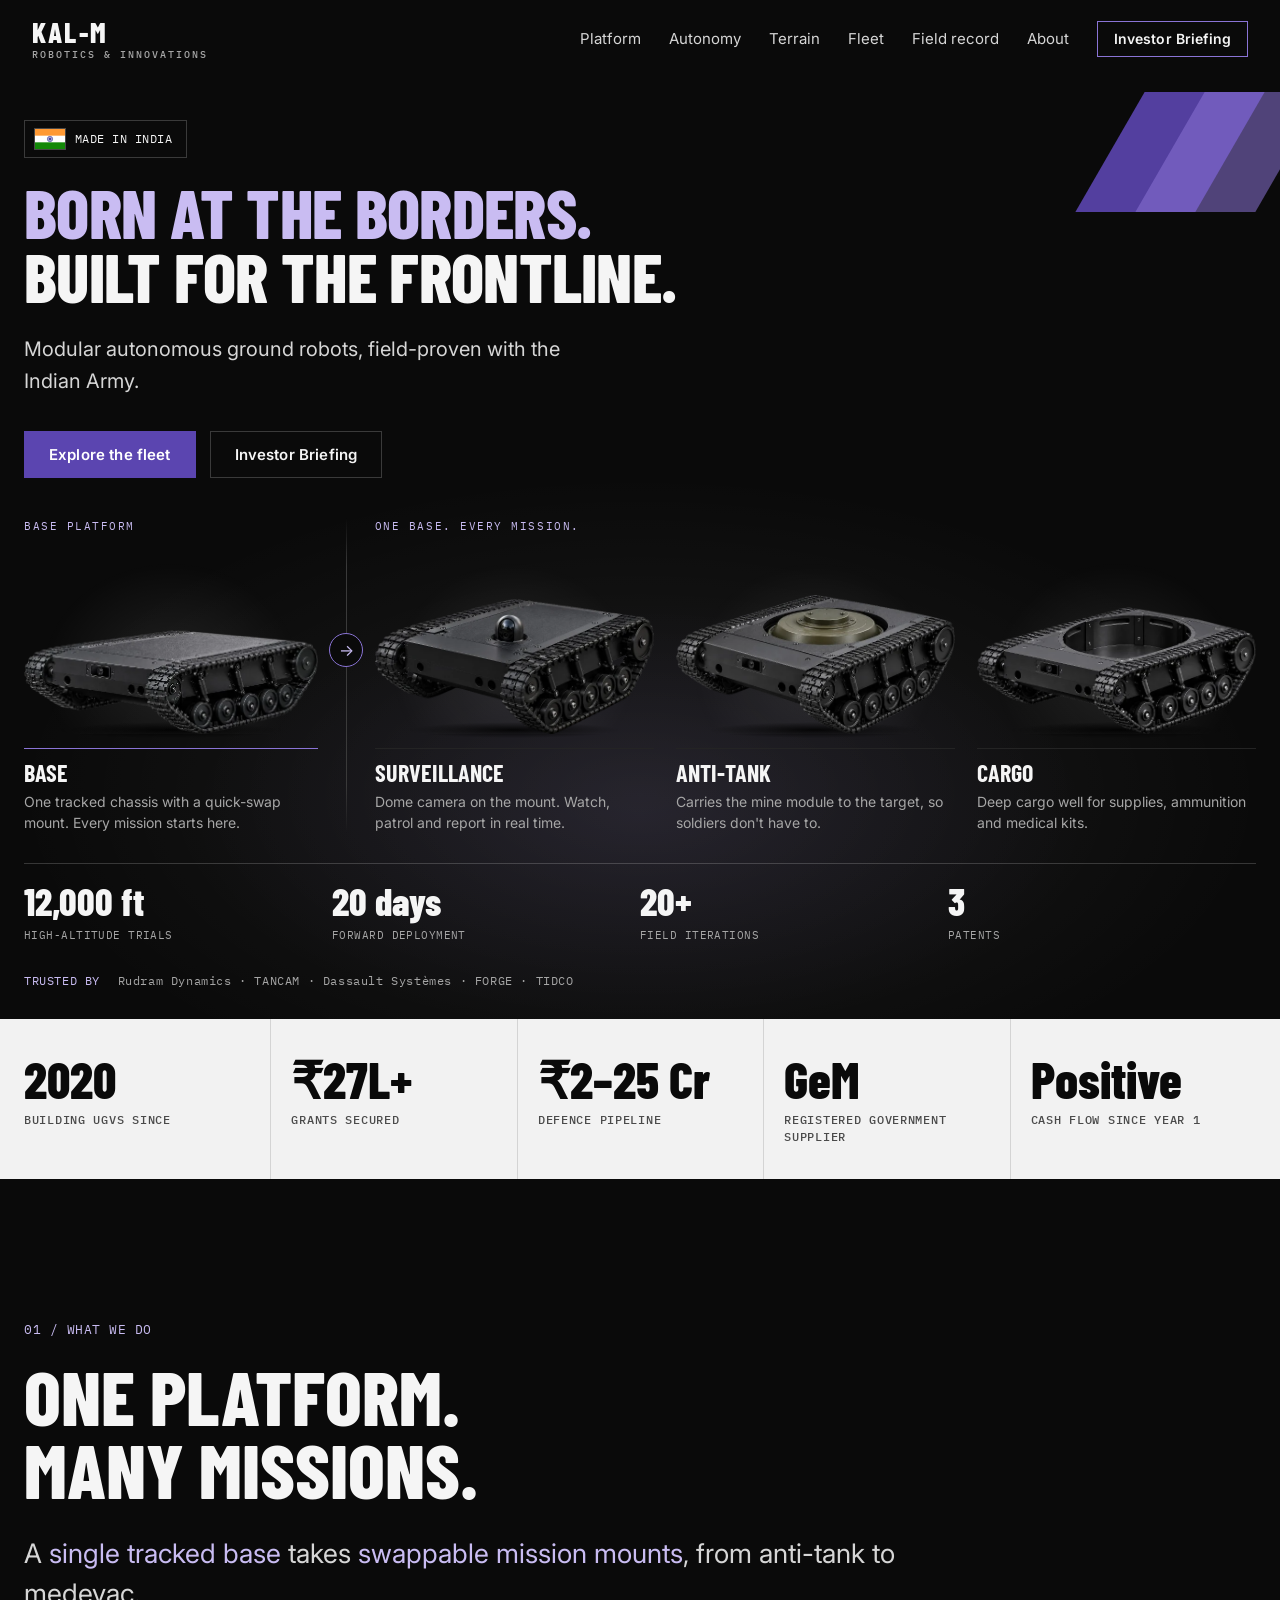
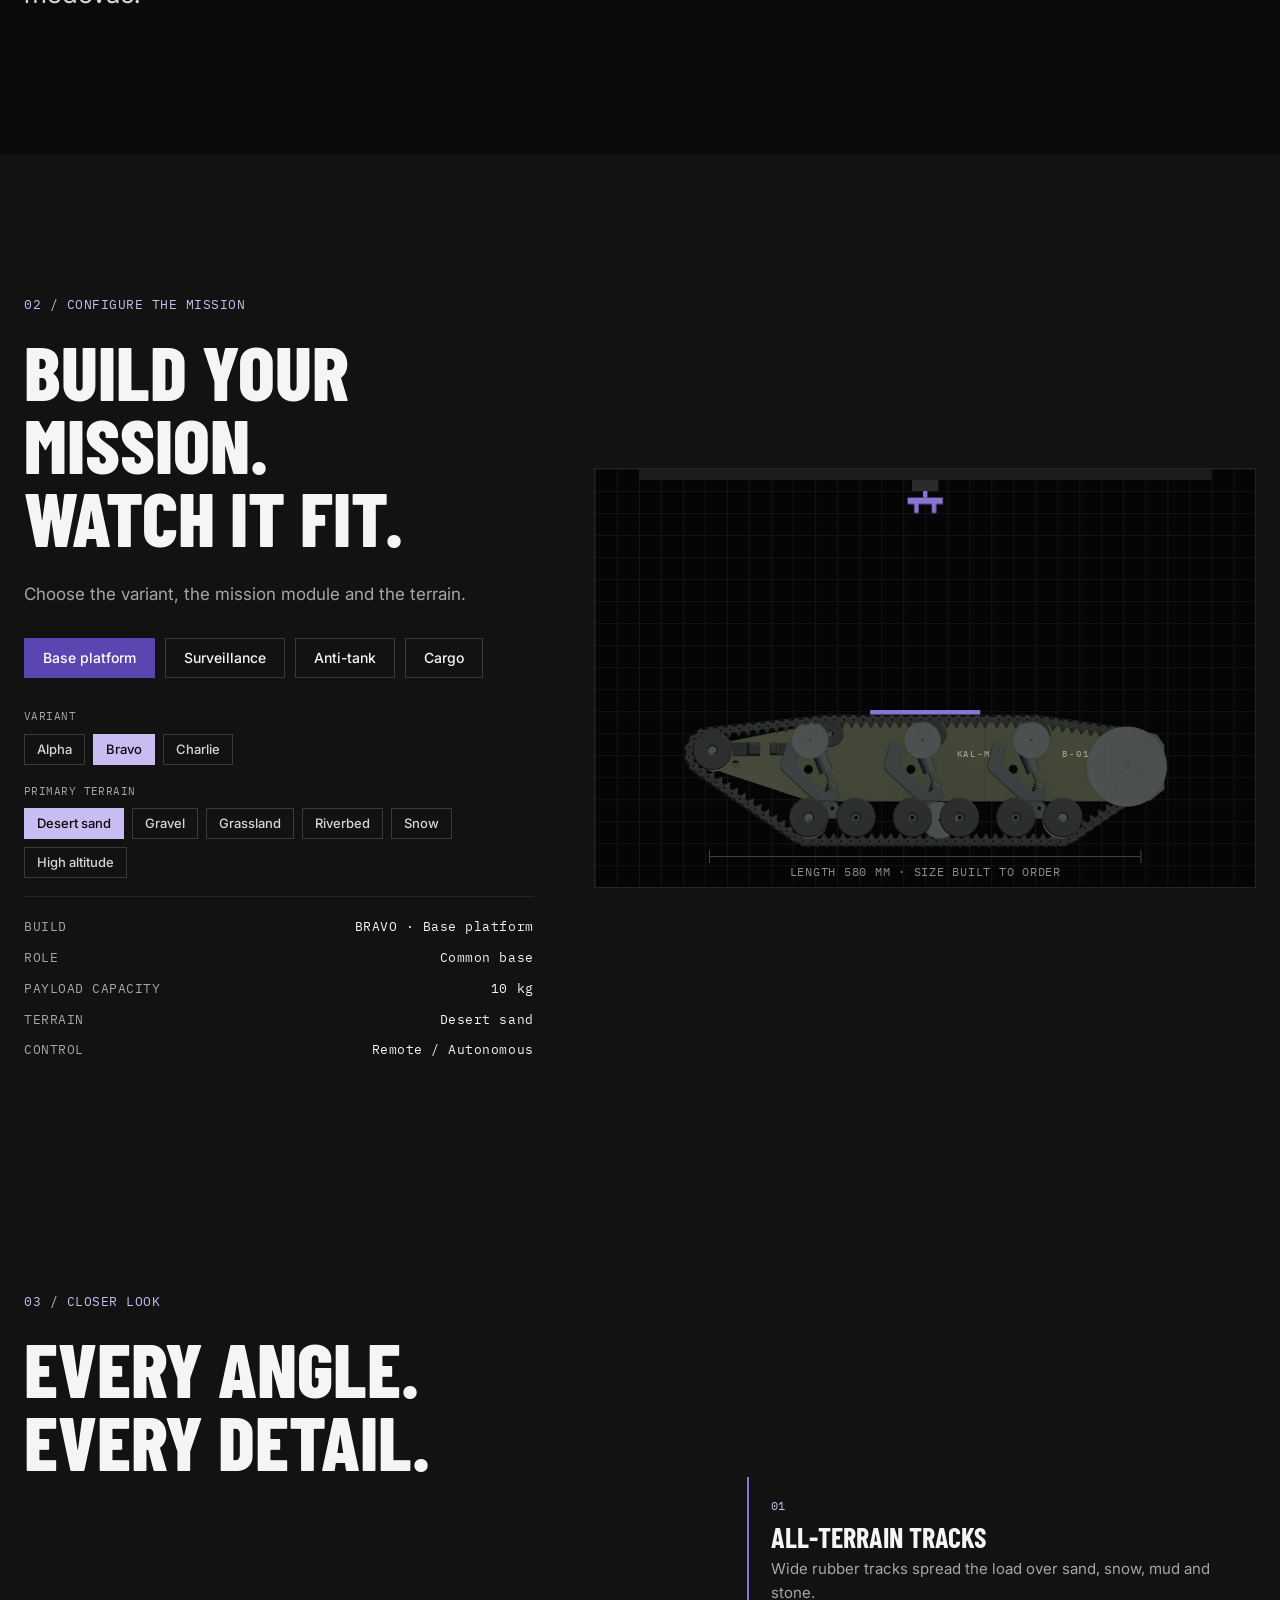
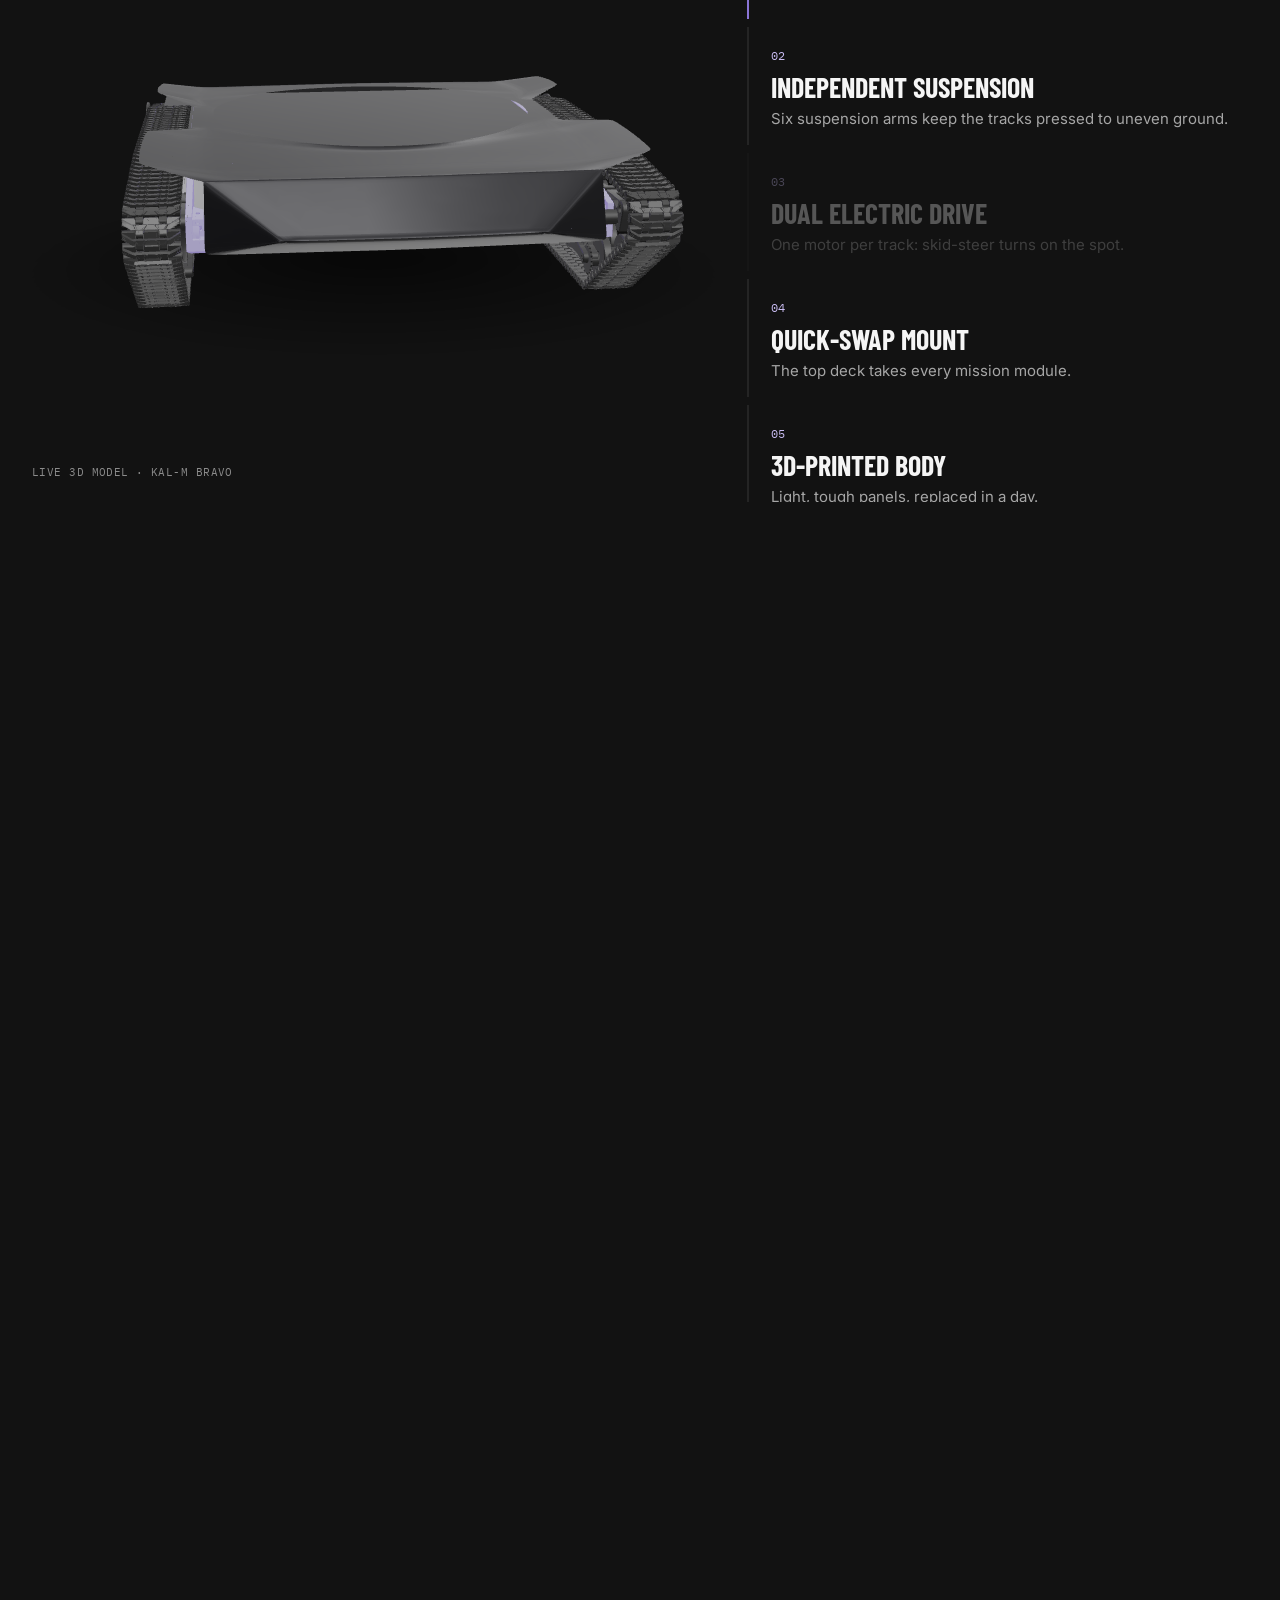
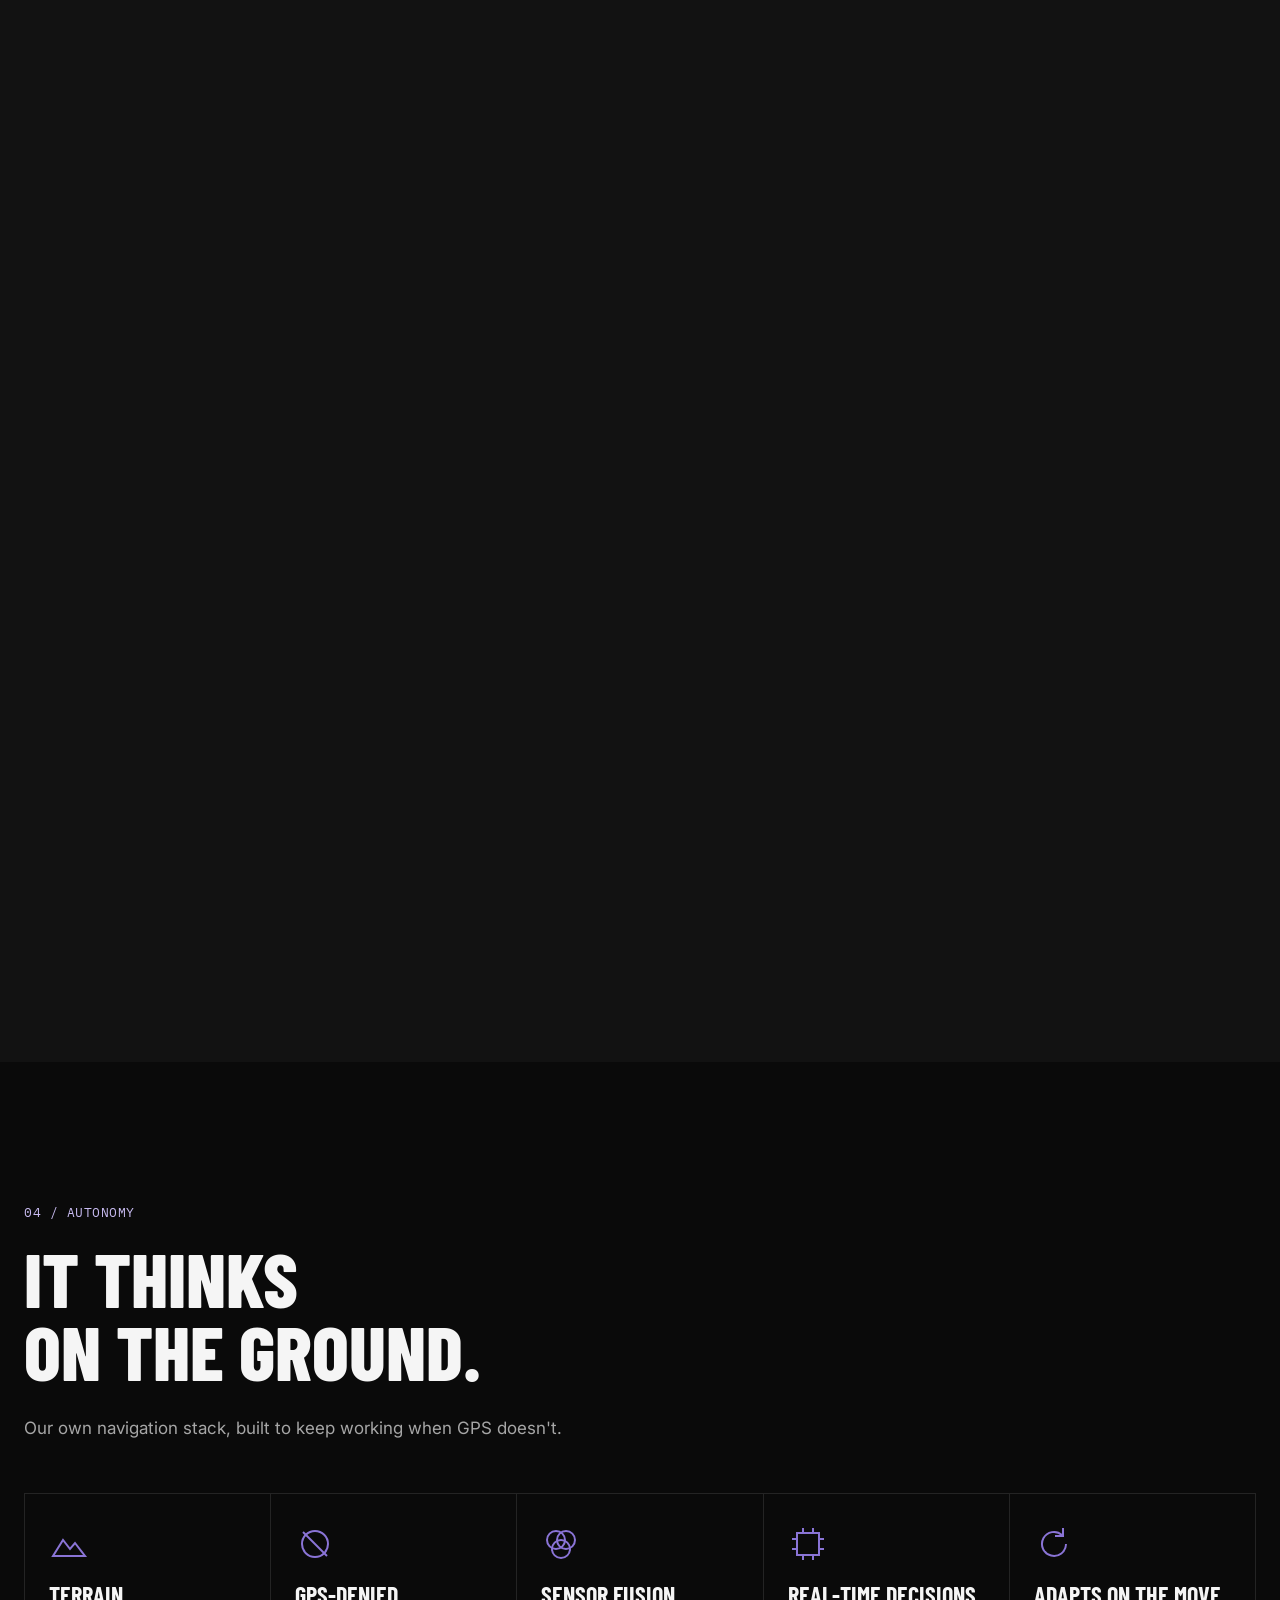
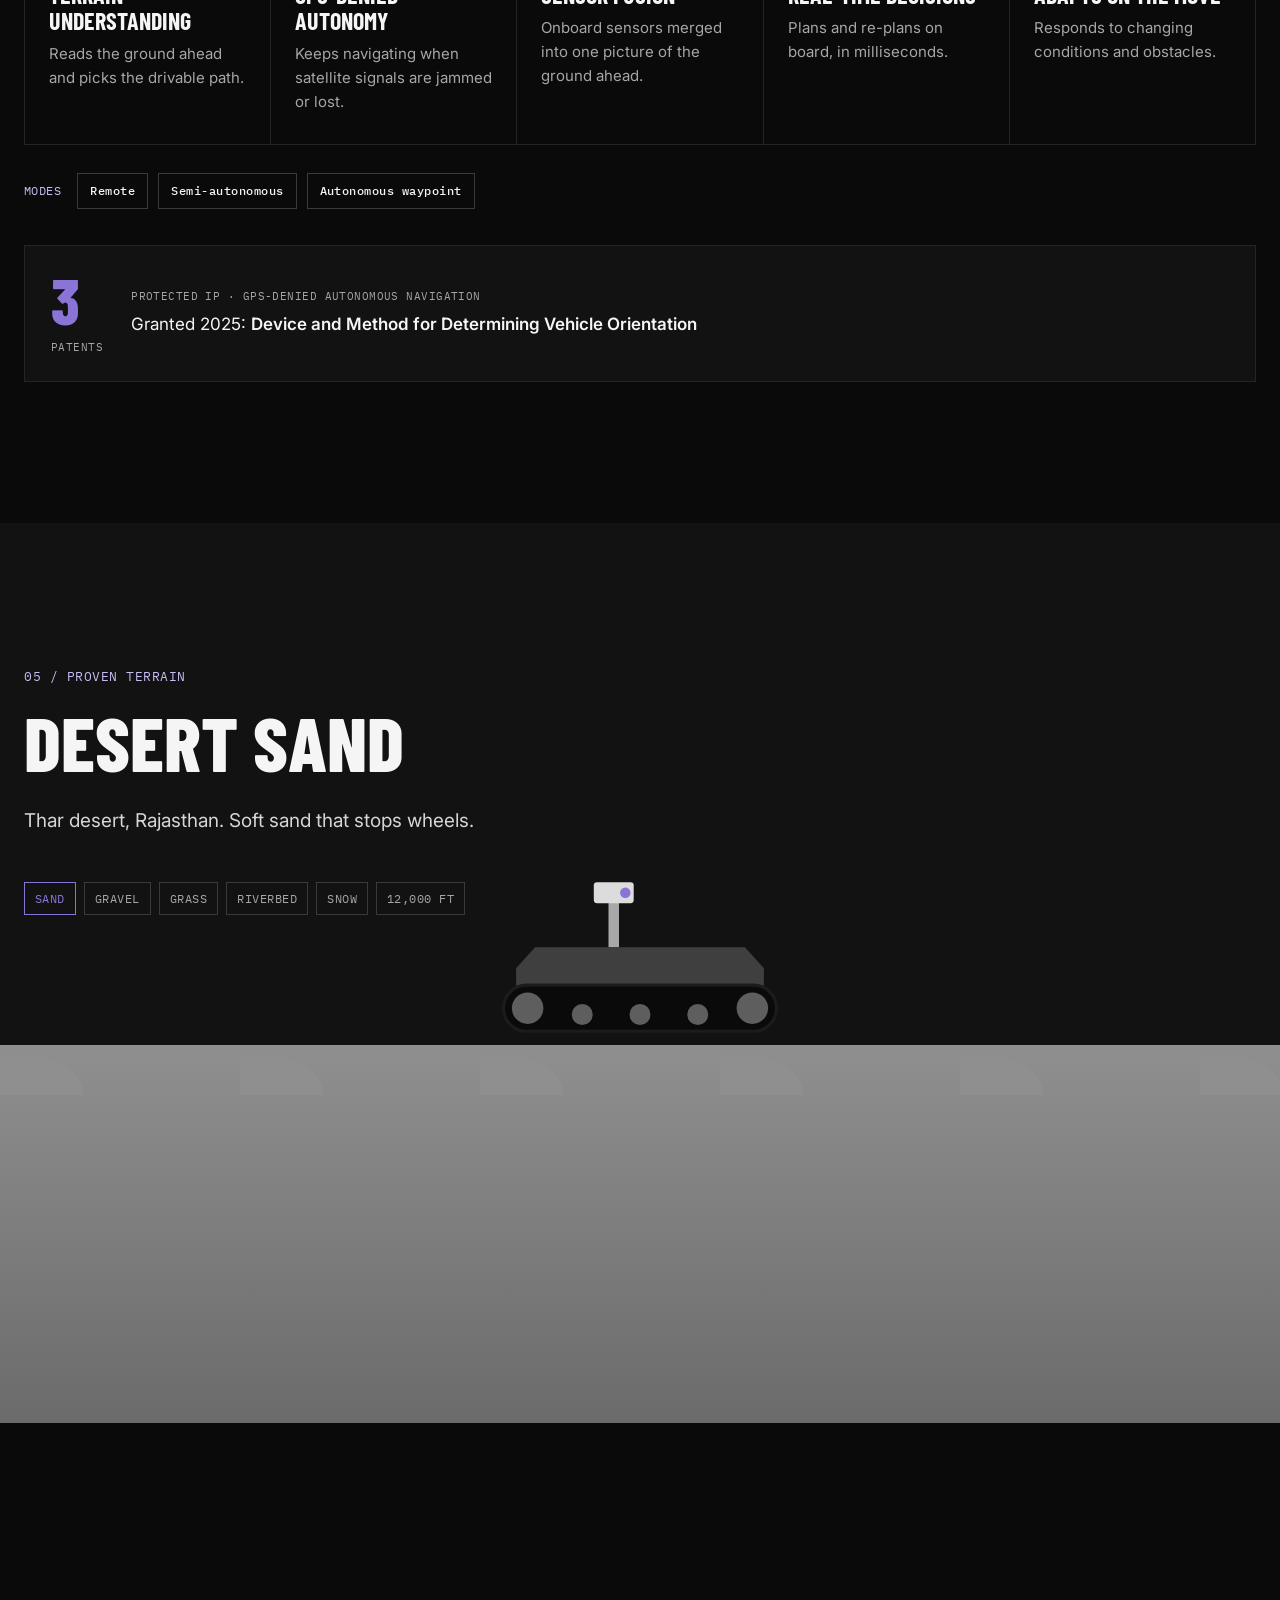
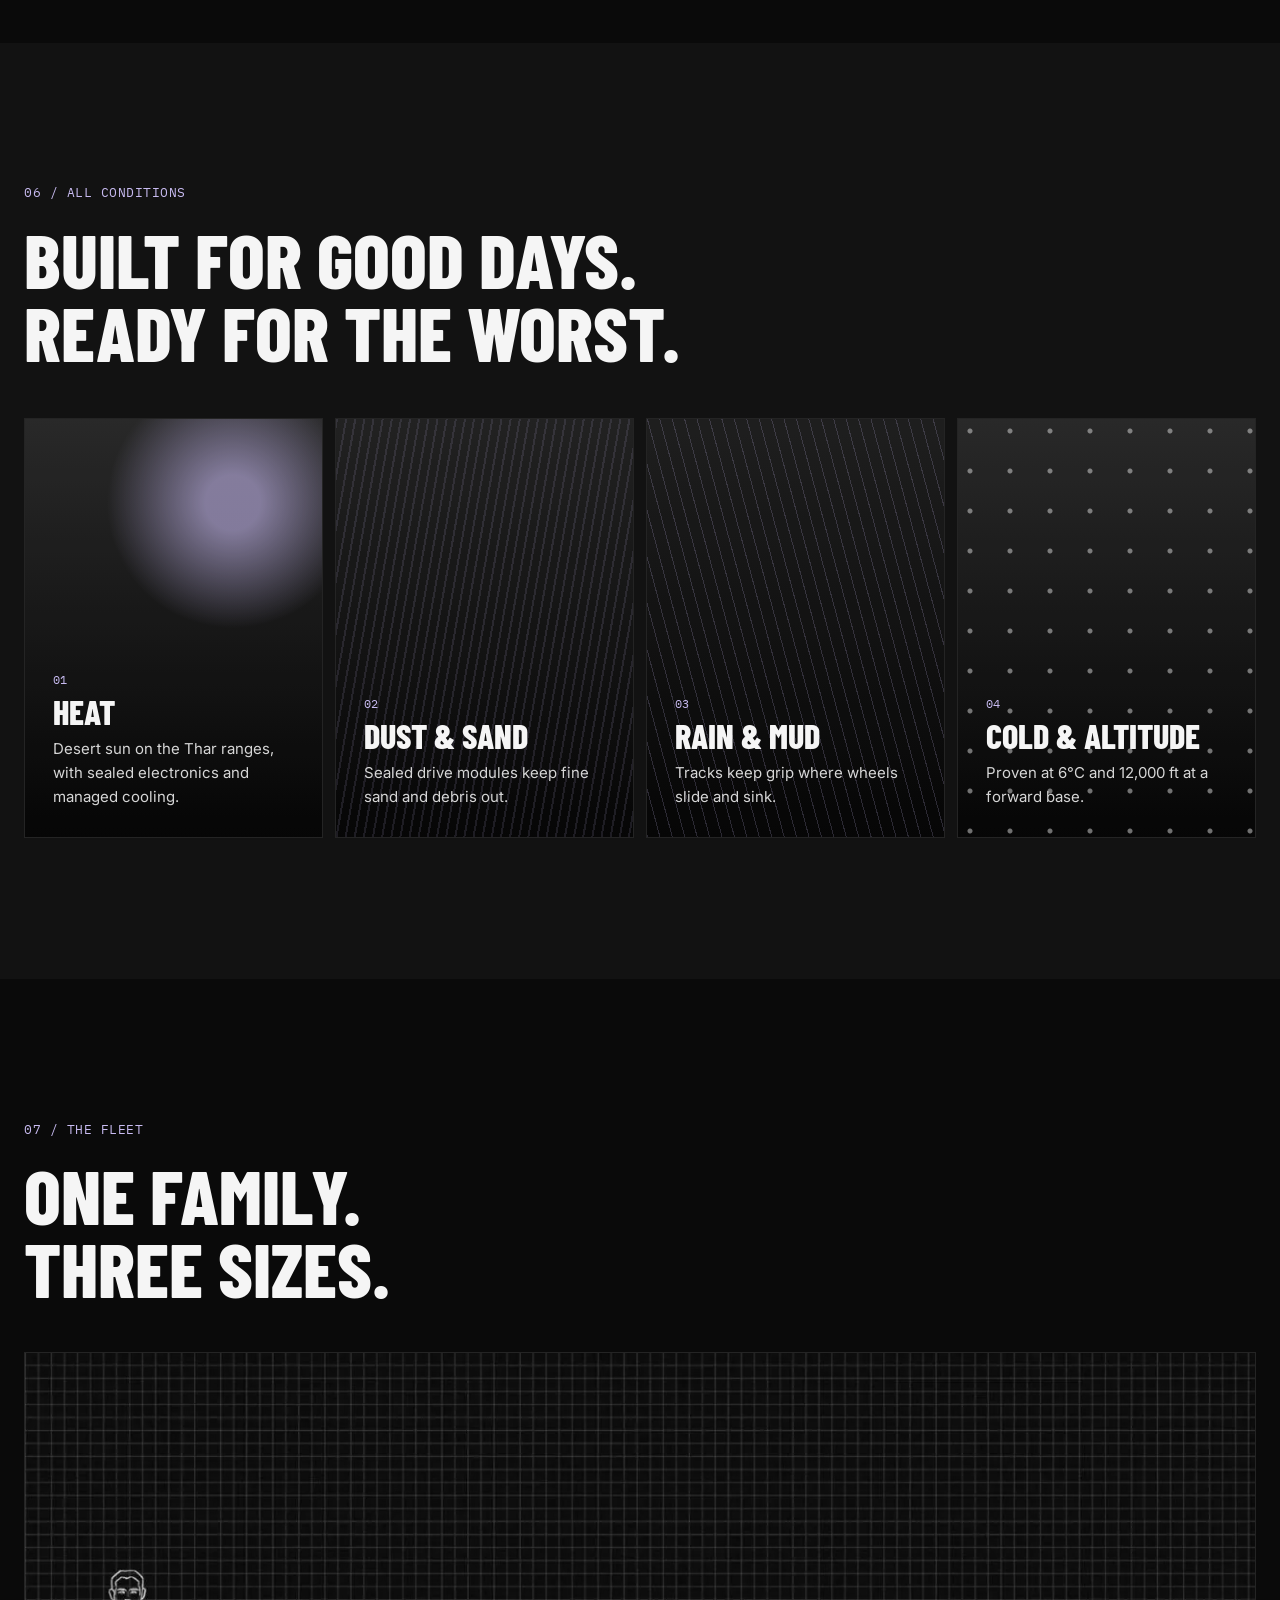
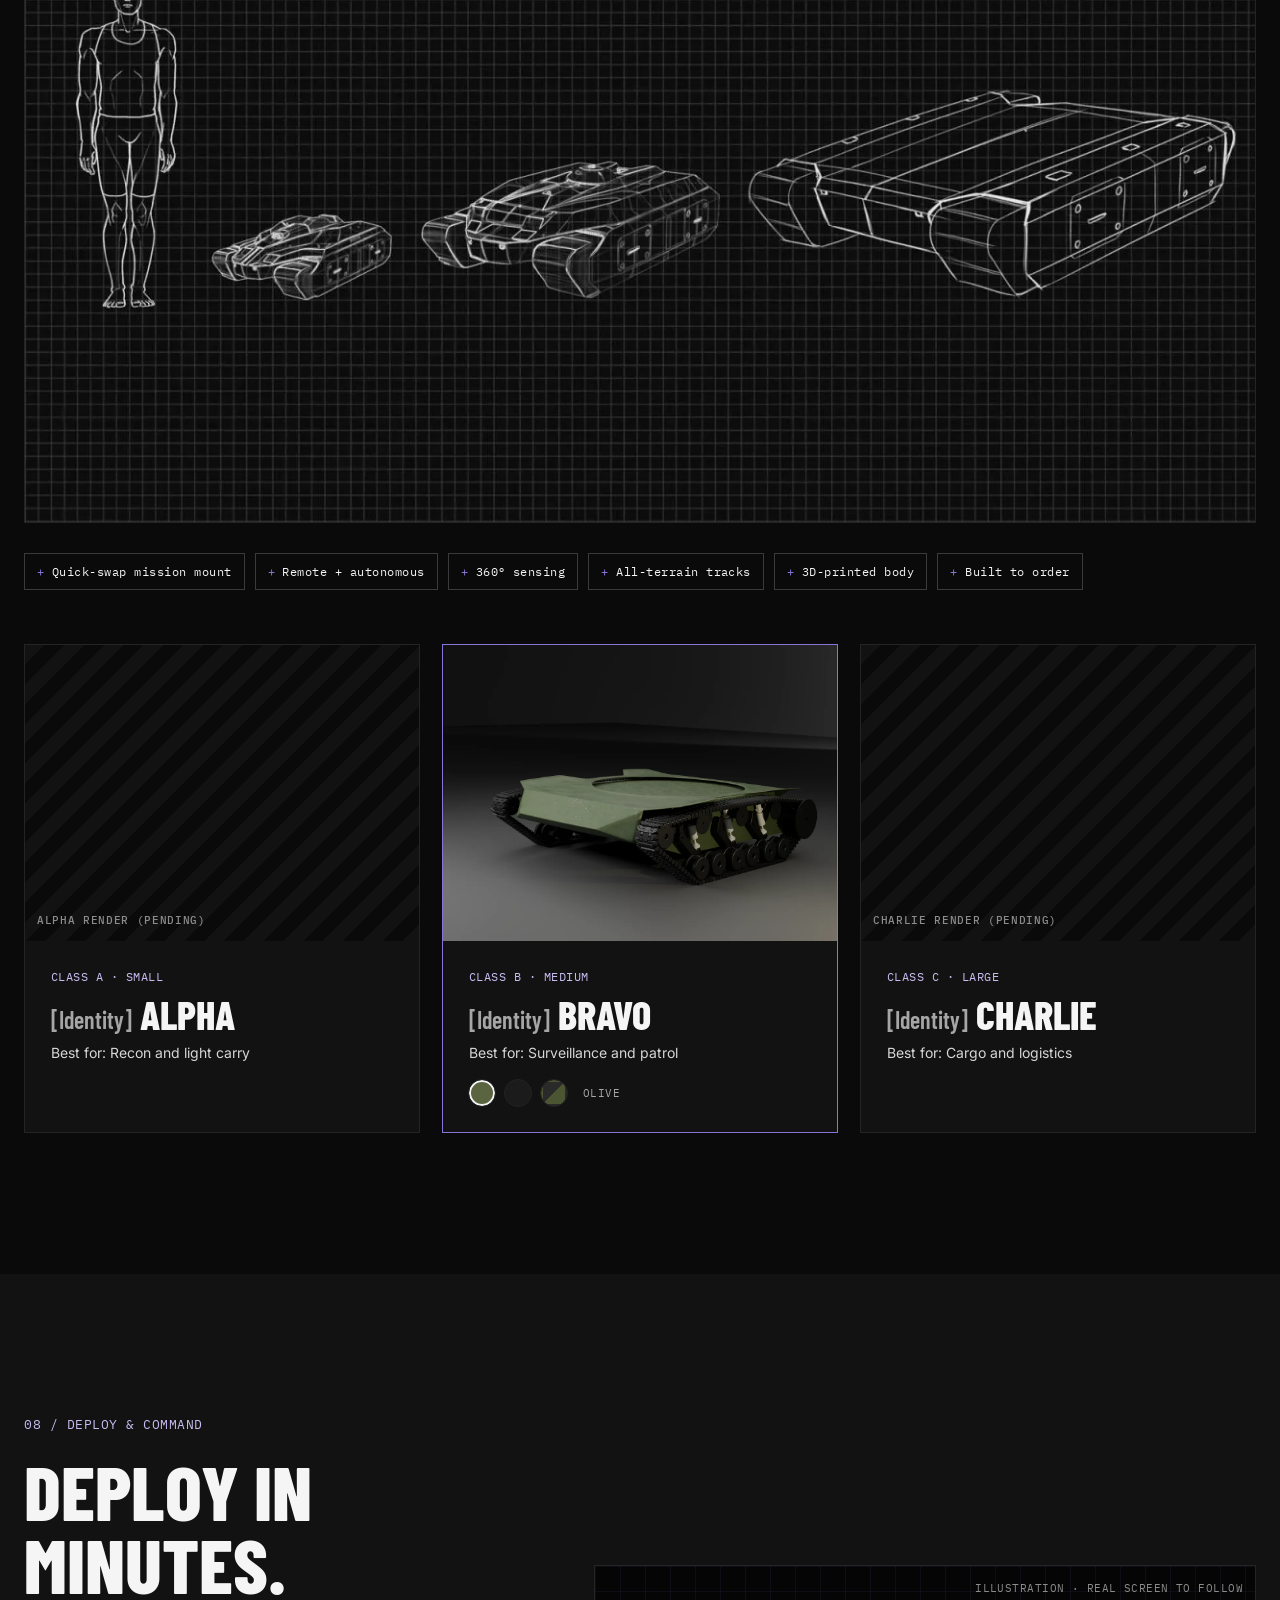
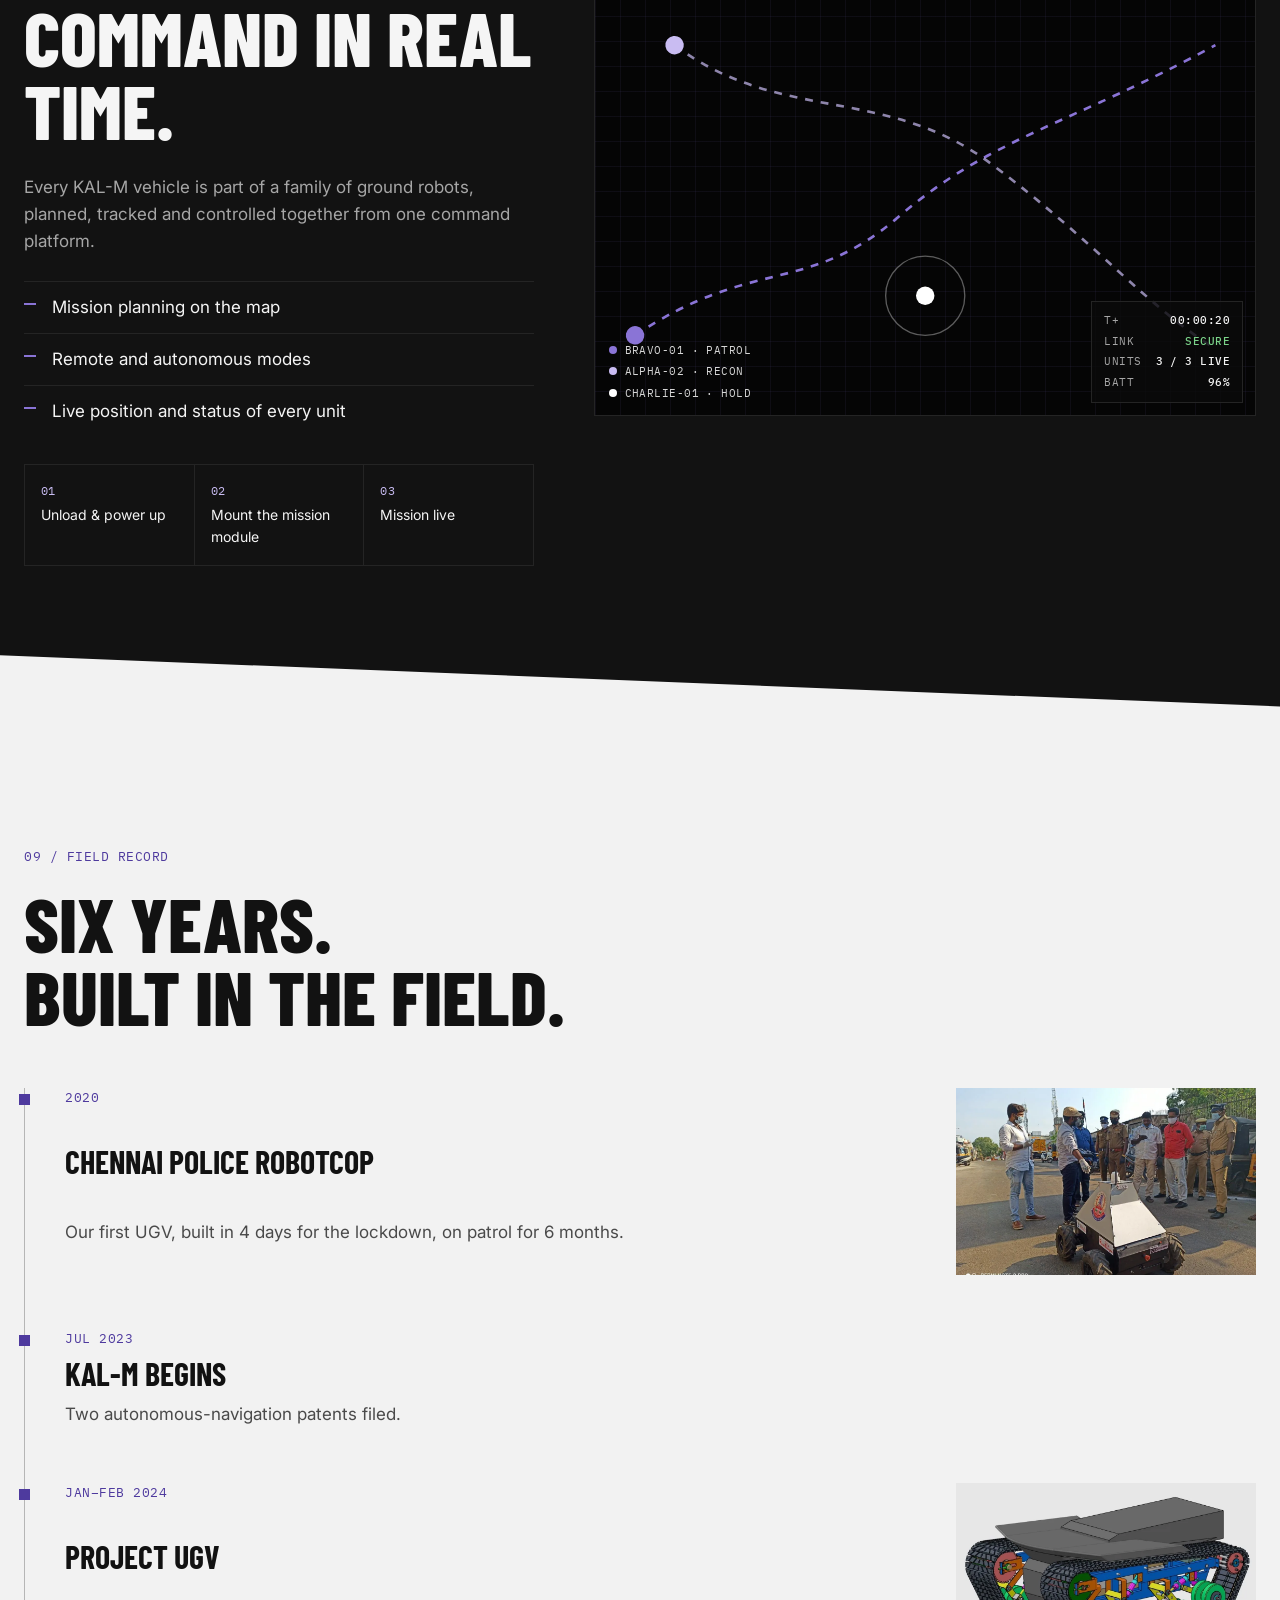
==== commit c2ff3be9: "Update preview: line-up wording Co-Authored-By: Claude Opus 5.5 <noreply@anthropic.com>" ====
--- a/index.html
+++ b/index.html
@@ -67,7 +67,7 @@
     </div>
     <div class="lu-divider" aria-hidden="true"><span>&rarr;</span></div>
     <div class="lu-missions">
-      <p class="lu-tag mono">Mission versions · One platform. Many missions.</p>
+      <p class="lu-tag mono">One base. Every mission.</p>
       <ol class="lu-row">
         <li><div class="lu-img"><img src="assets/img/v-surveillance.webp" alt="KAL-M surveillance version with dome camera"></div>
           <h3 class="lu-name">Surveillance</h3><p class="lu-text">Dome camera on the mount. Watch, patrol and report in real time.</p></li>
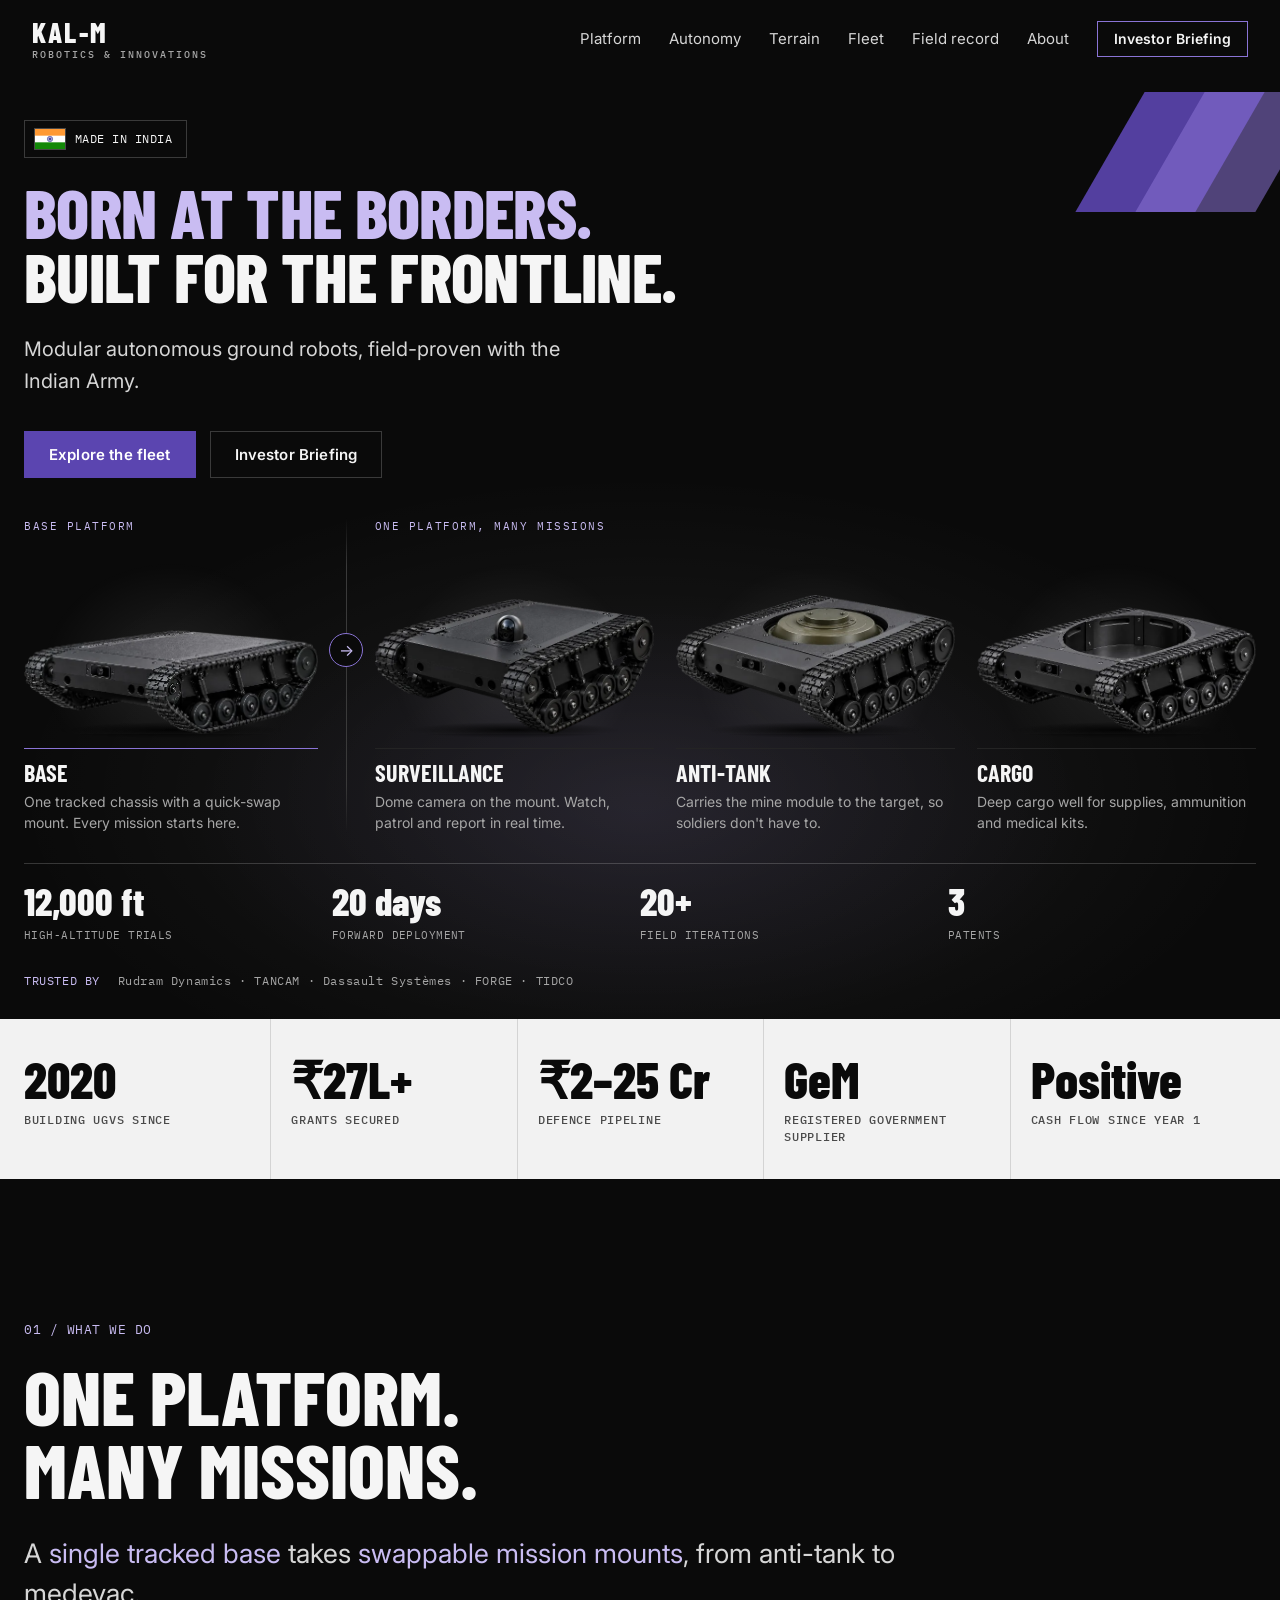
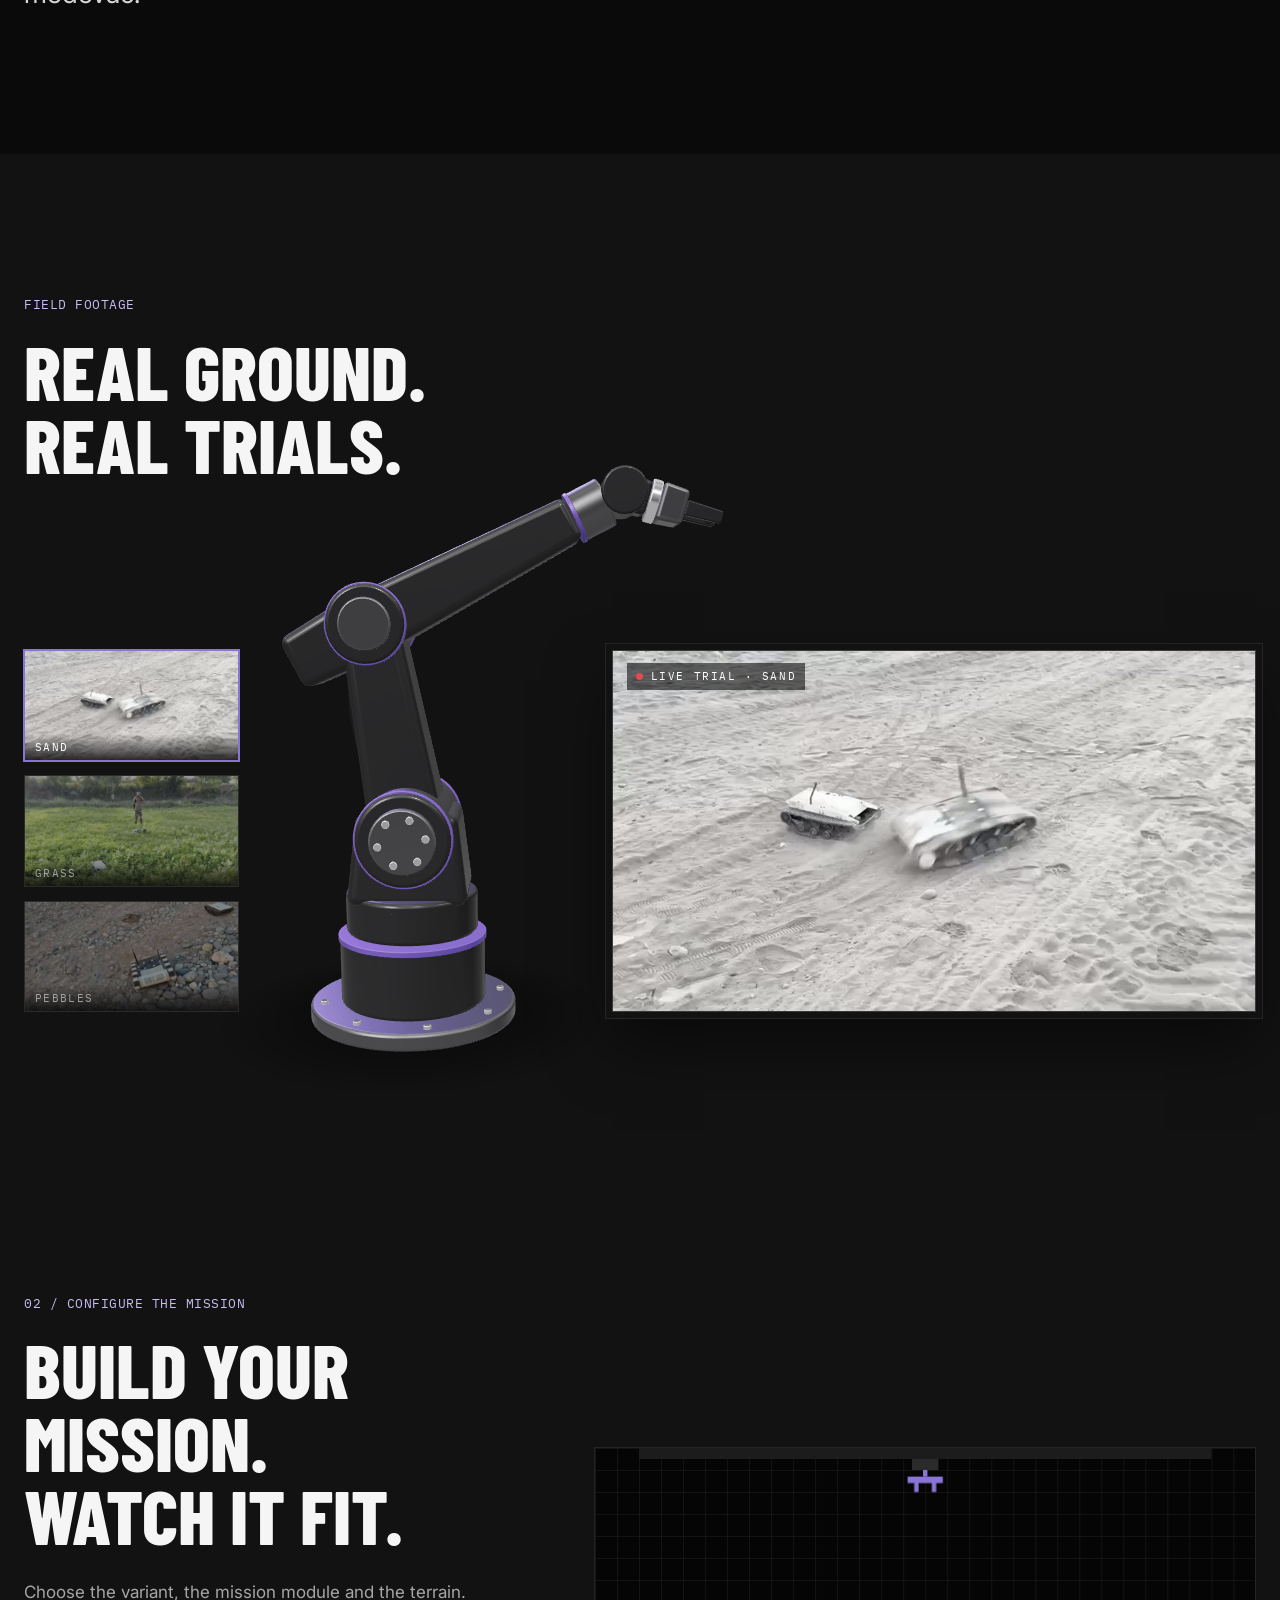
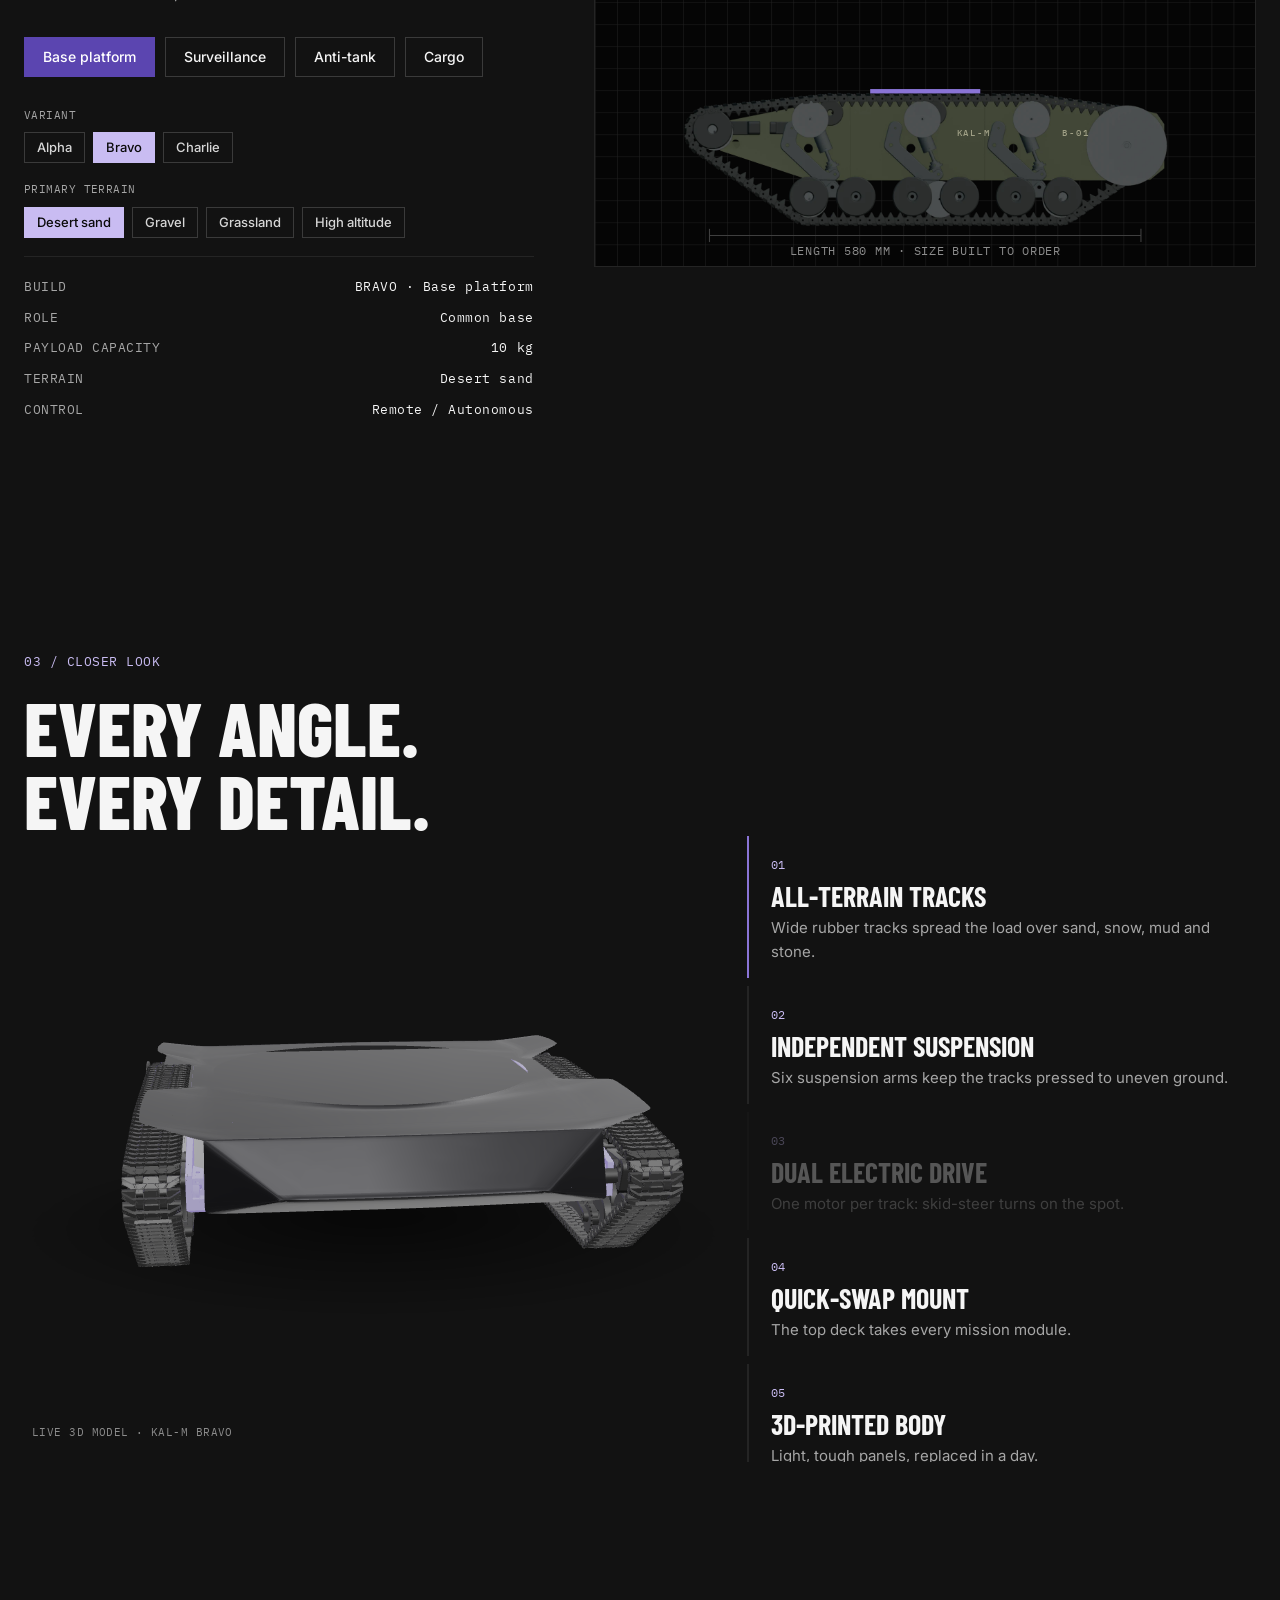
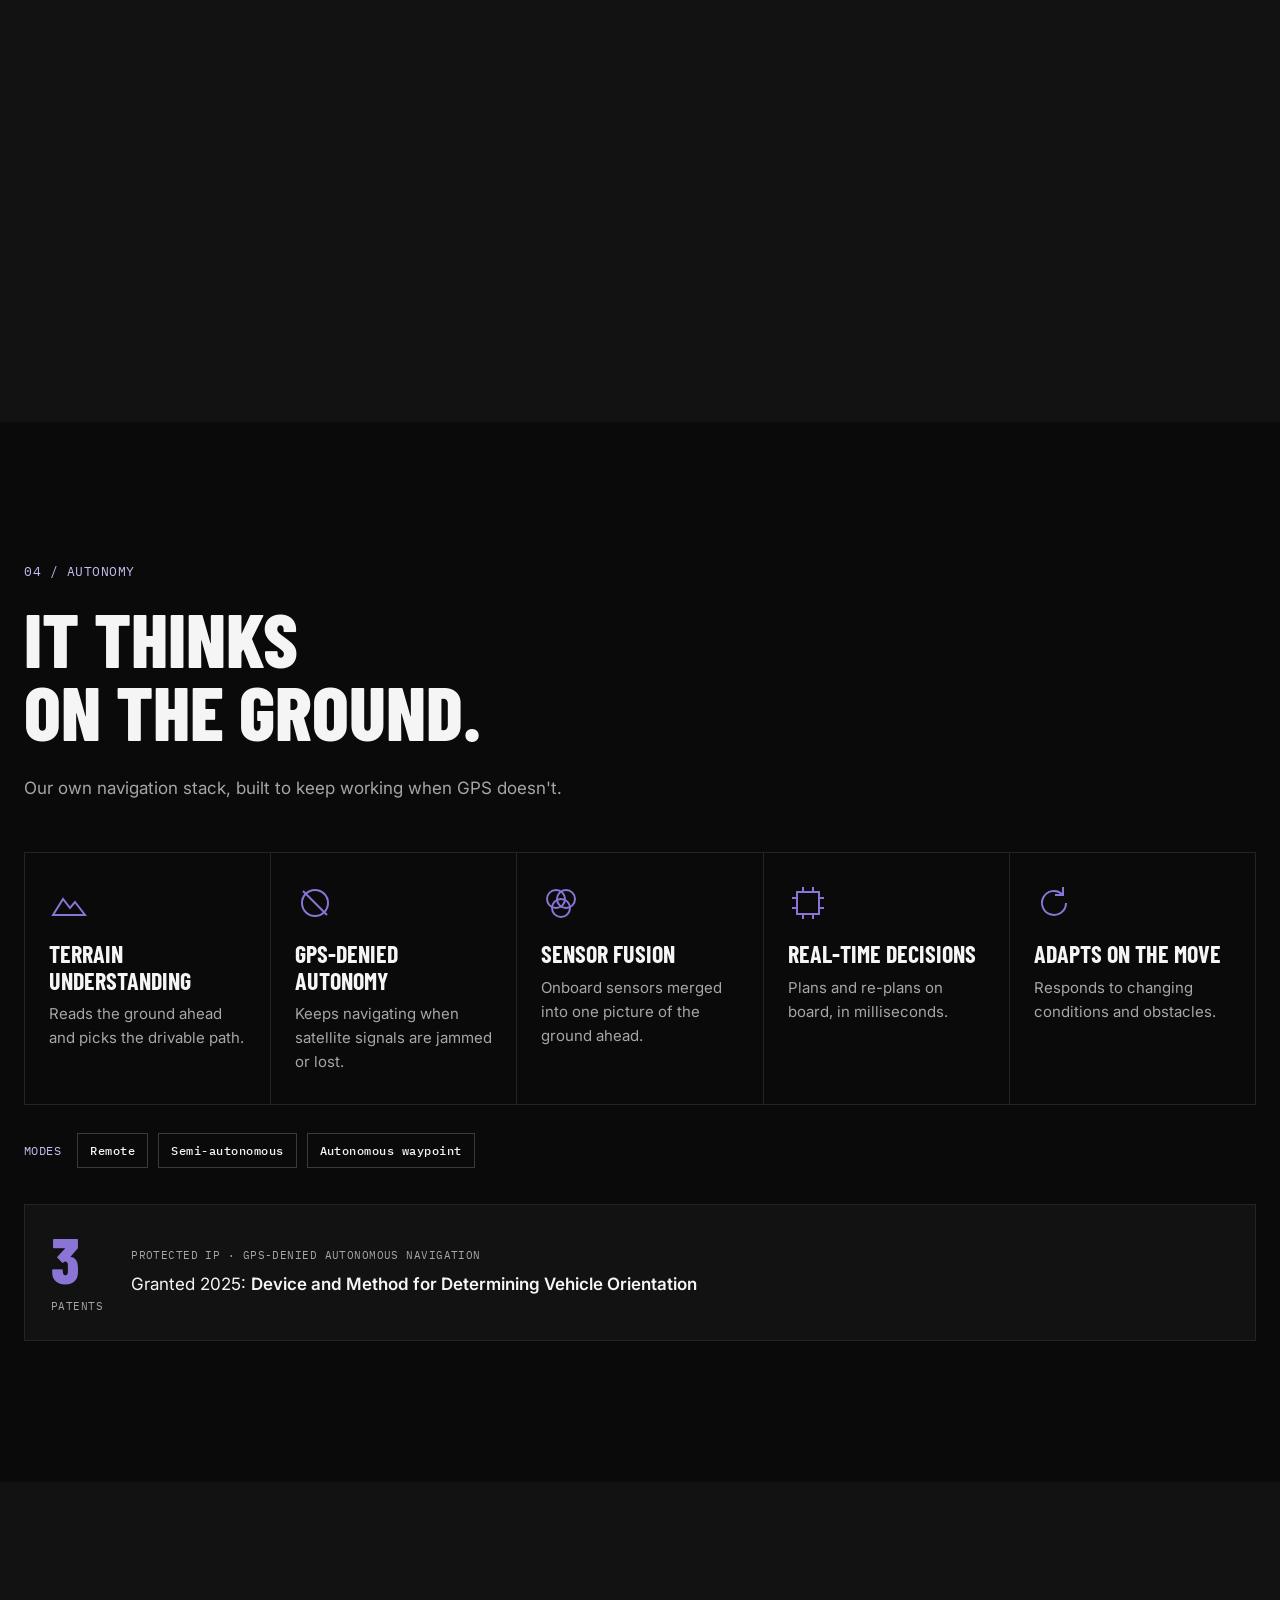
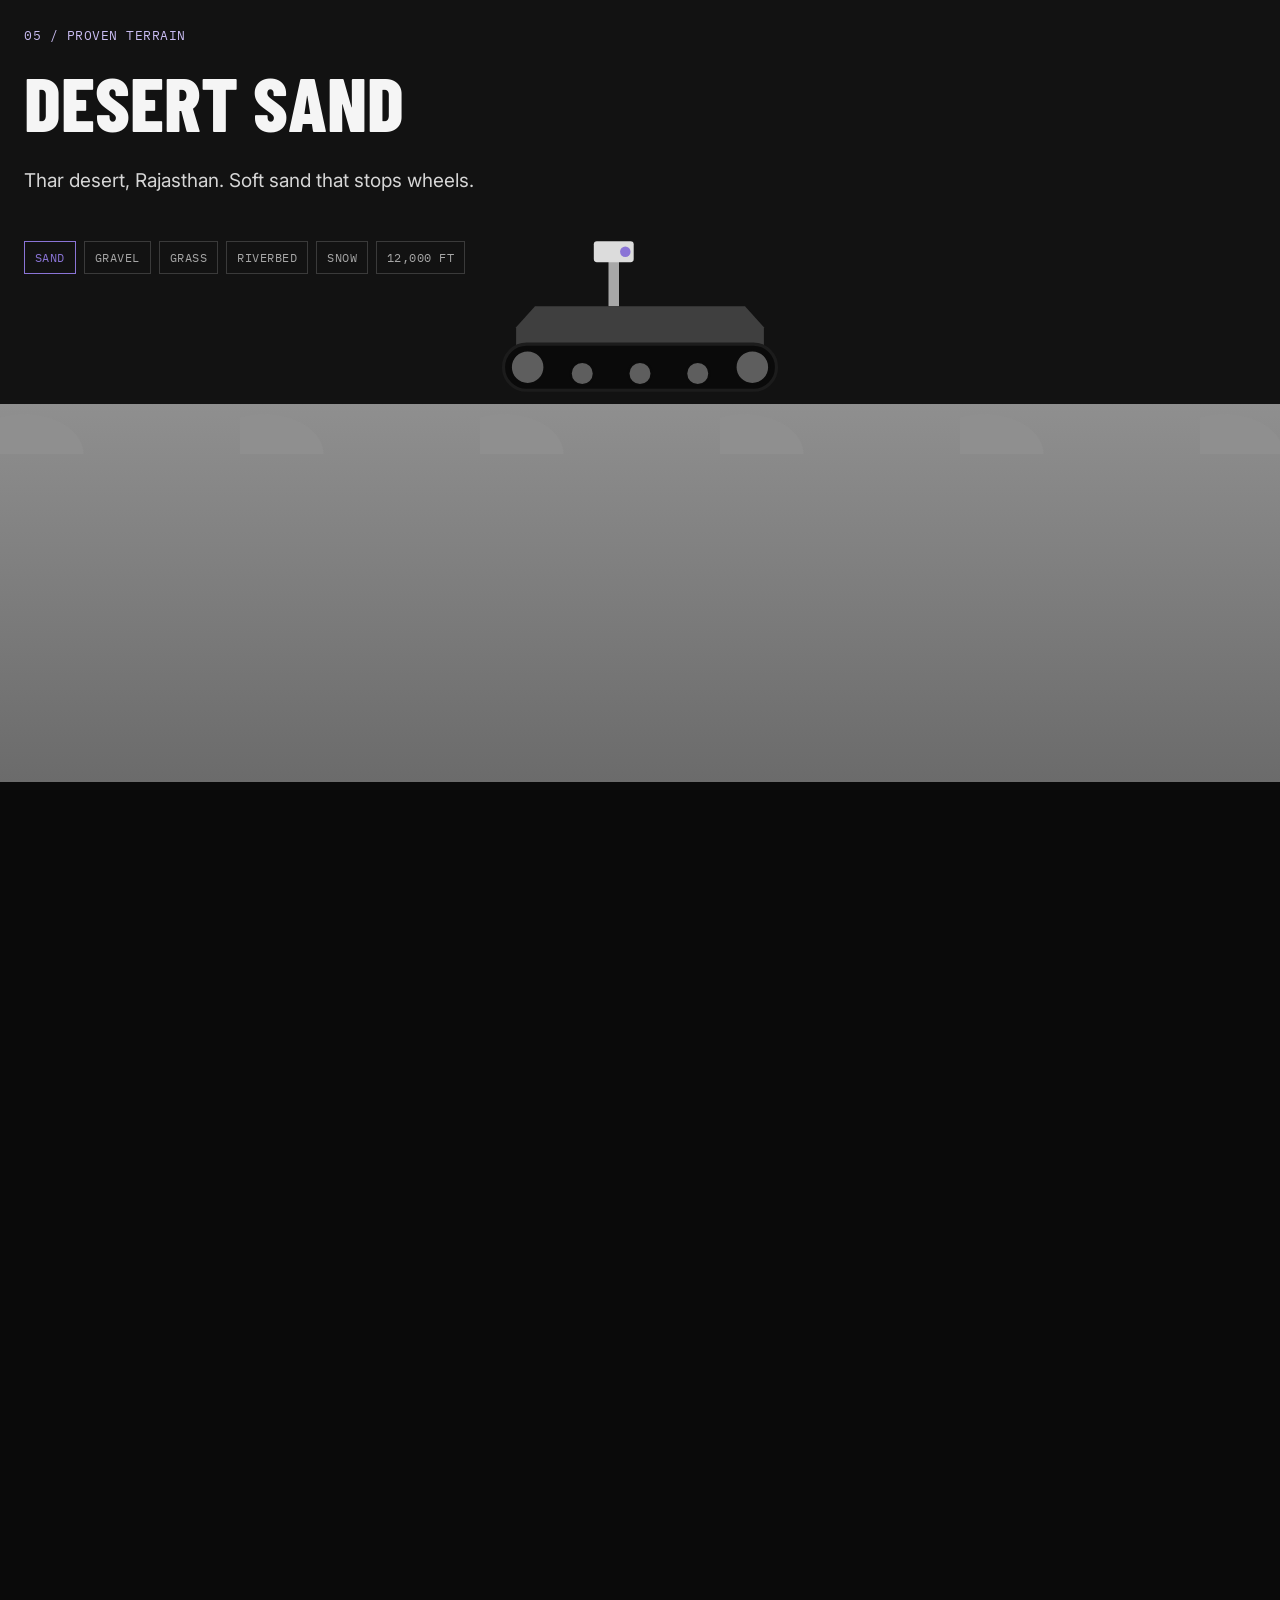
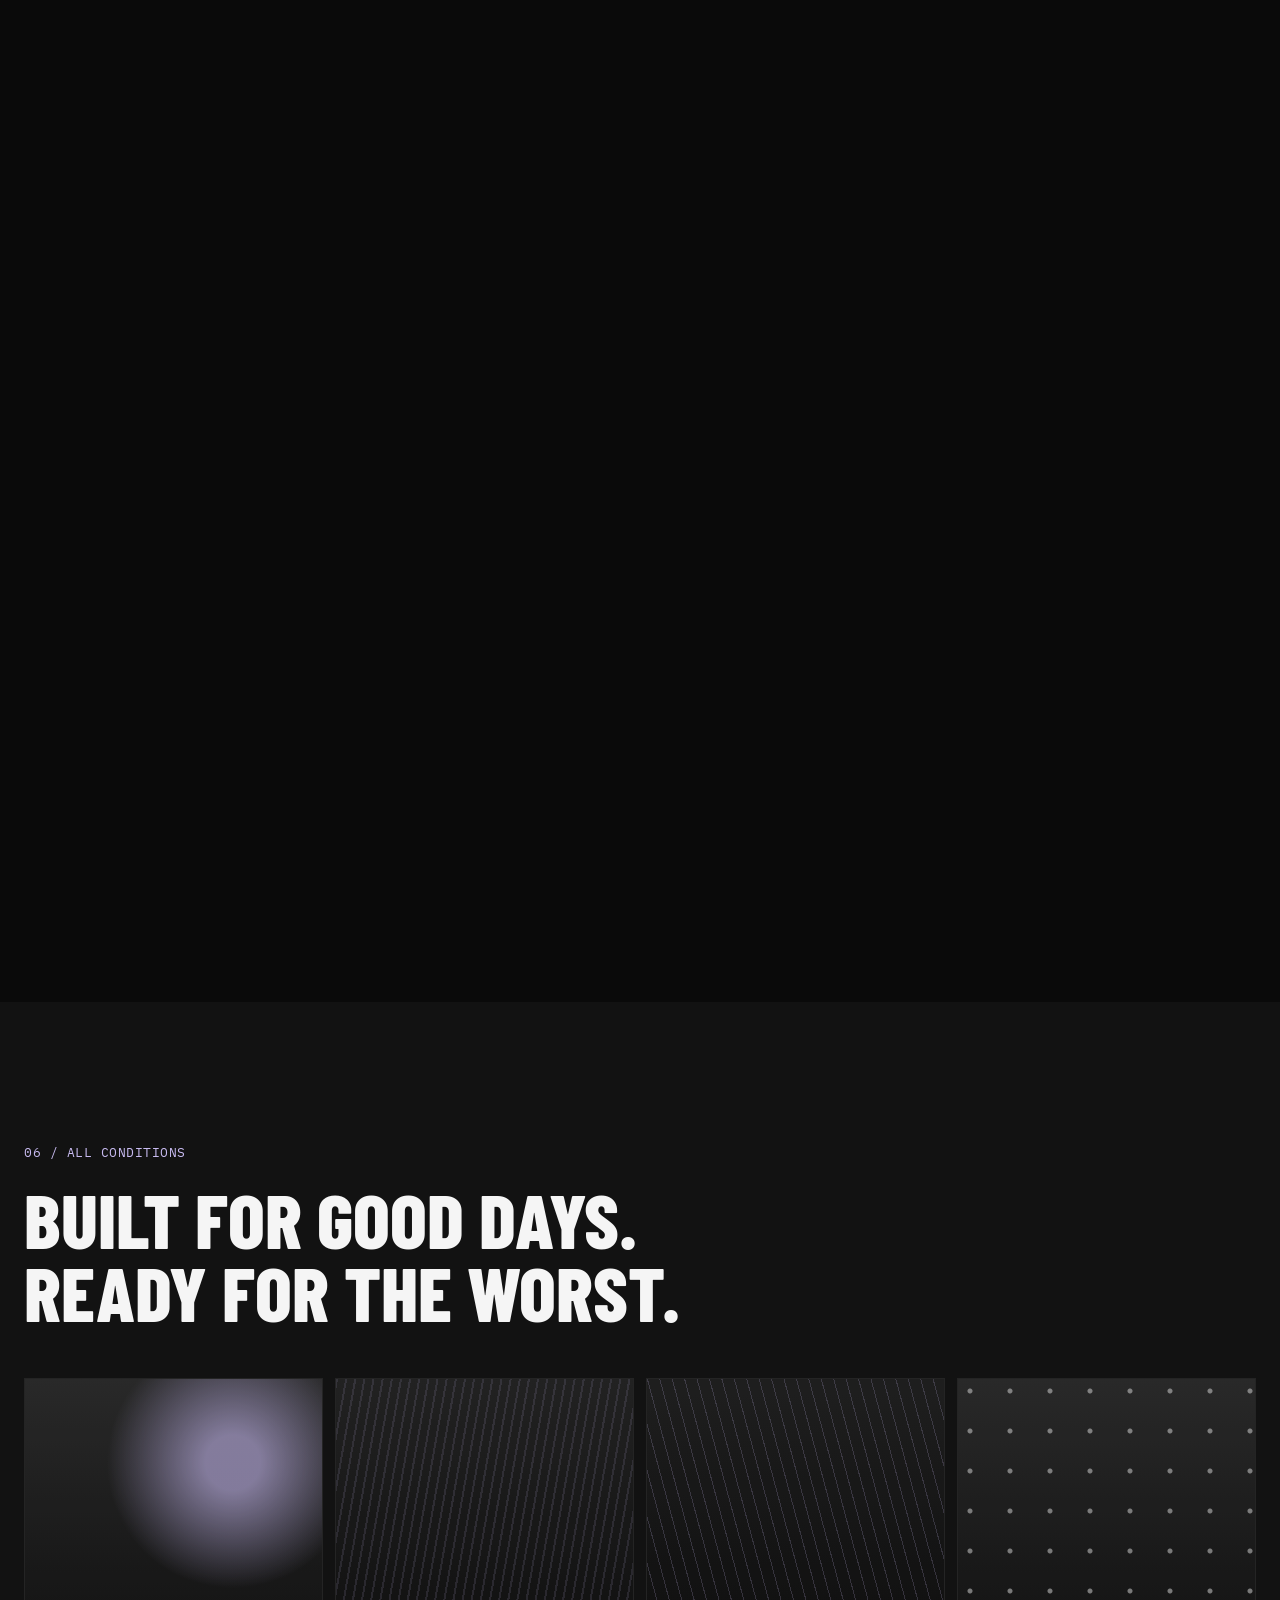
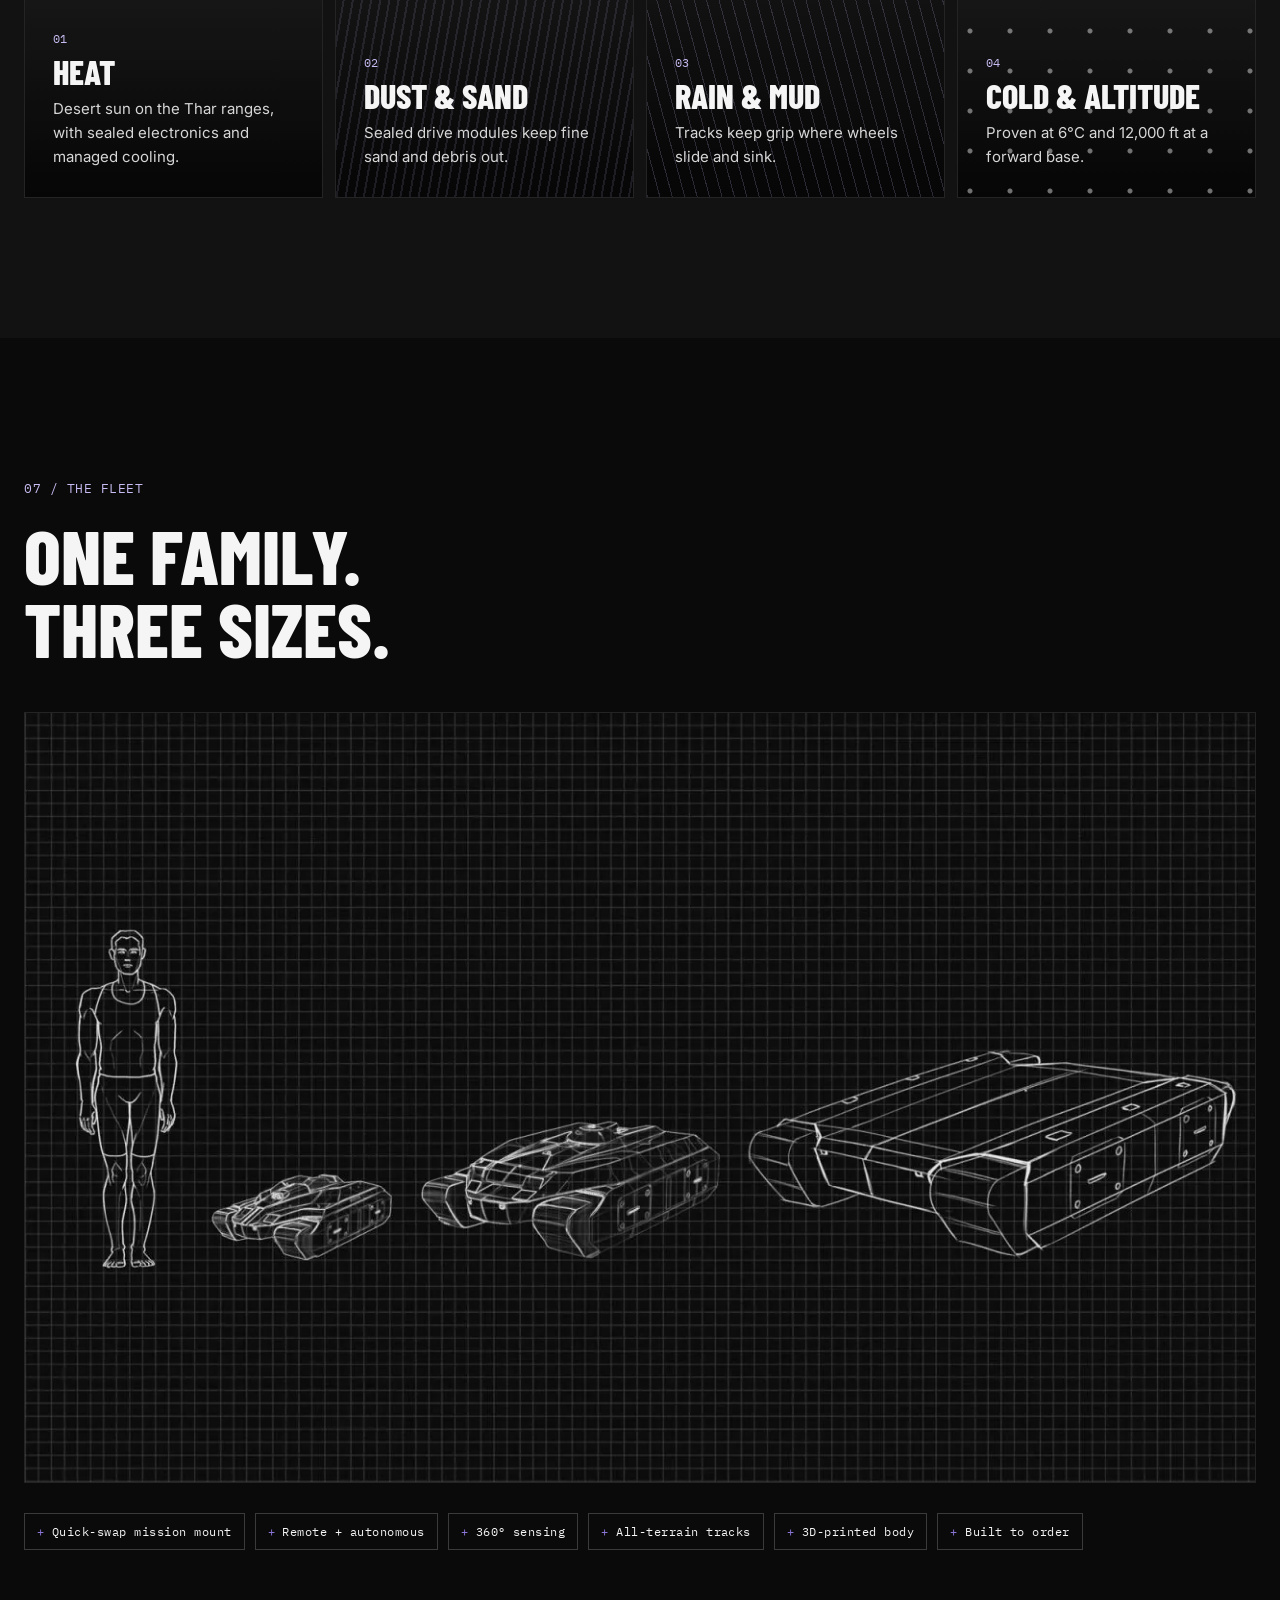
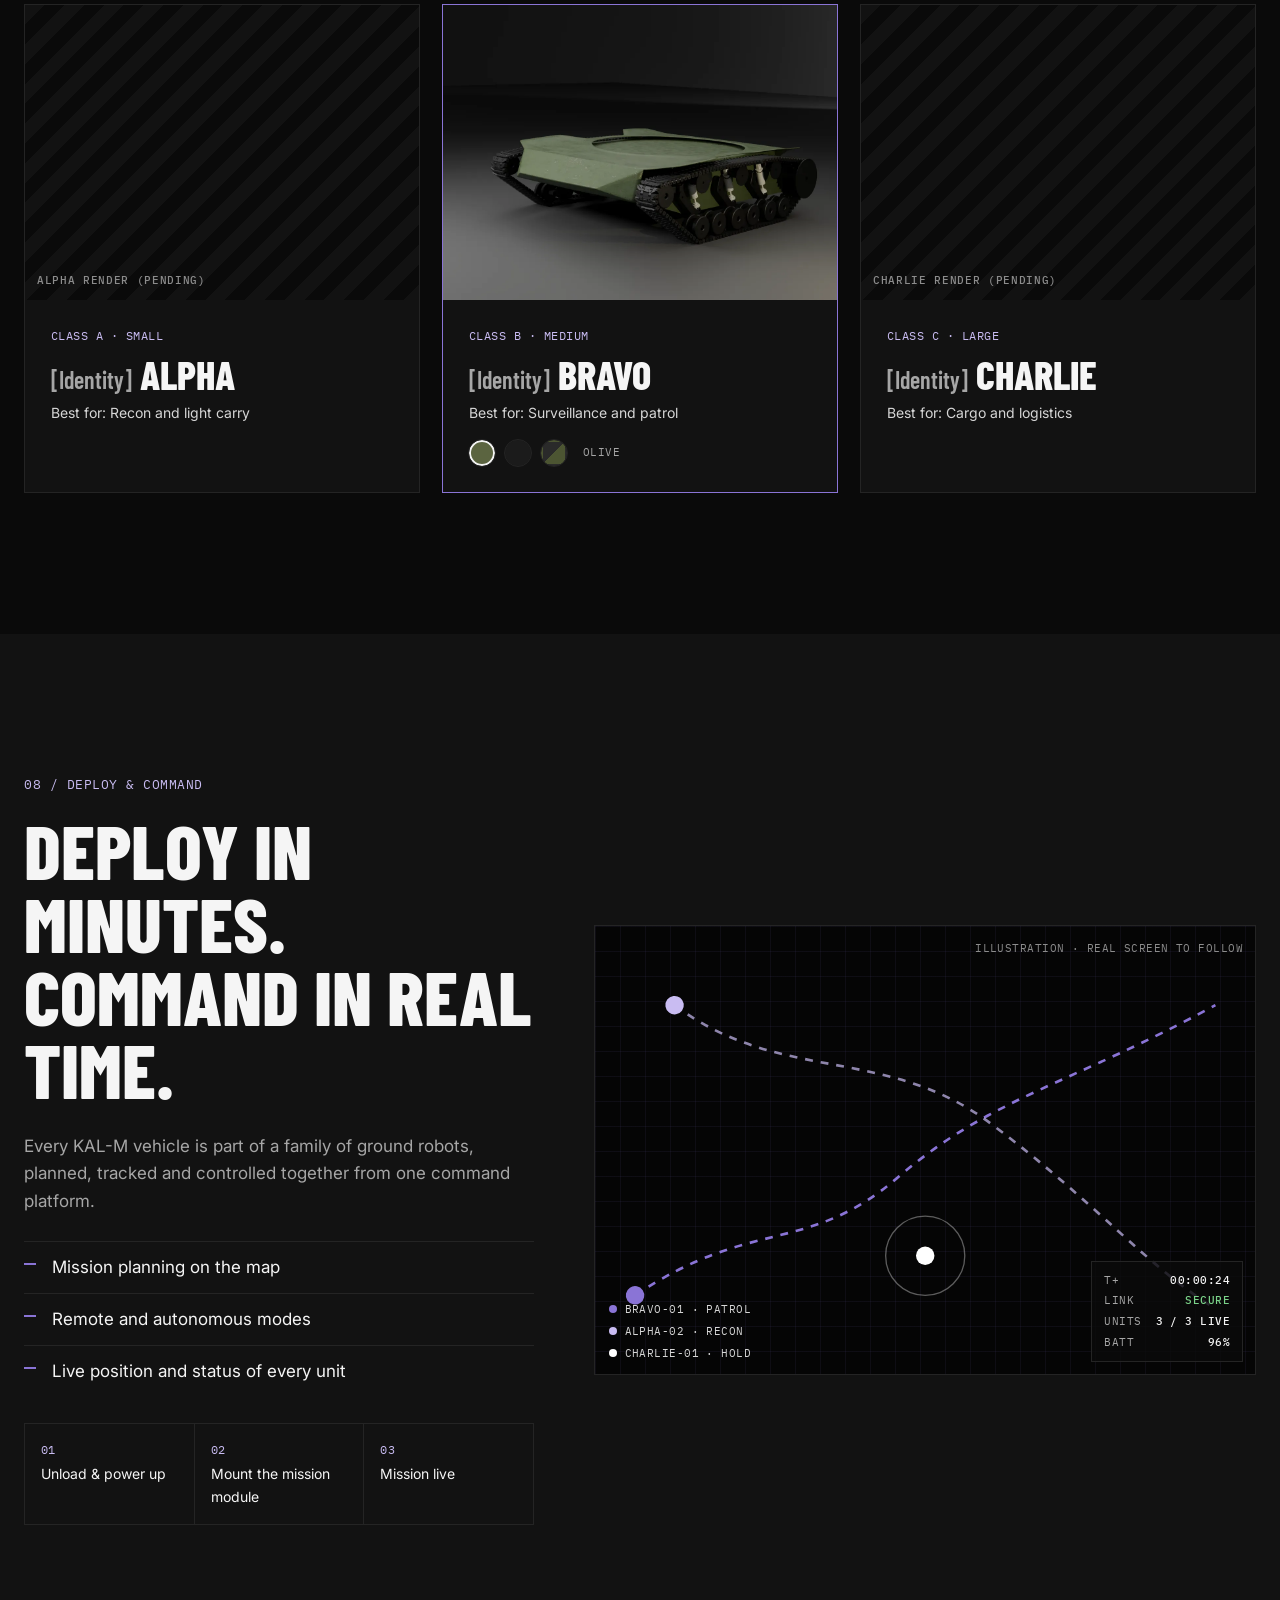
==== commit 1acf0fdd: "Update preview Co-Authored-By: Claude Opus 5.5 <noreply@anthropic.com>" ====
--- a/index.html
+++ b/index.html
@@ -18,6 +18,7 @@
 <link rel="stylesheet" href="styles.css">
 <script src="main.js" defer></script>
 <script type="module" src="model.js?v=4"></script>
+<script type="module" src="arm.js?v=16"></script>
 </head>
 <body>
 
@@ -67,7 +68,7 @@
     </div>
     <div class="lu-divider" aria-hidden="true"><span>&rarr;</span></div>
     <div class="lu-missions">
-      <p class="lu-tag mono">One base. Every mission.</p>
+      <p class="lu-tag mono">One platform, many missions</p>
       <ol class="lu-row">
         <li><div class="lu-img"><img src="assets/img/v-surveillance.webp" alt="KAL-M surveillance version with dome camera"></div>
           <h3 class="lu-name">Surveillance</h3><p class="lu-text">Dome camera on the mount. Watch, patrol and report in real time.</p></li>
@@ -106,6 +107,35 @@
     <p class="eyebrow mono">01 / What we do</p>
     <h2 class="h2">One platform.<br>Many missions.</h2>
     <p class="lead-xl">A <mark>single tracked base</mark> takes <mark>swappable mission mounts</mark>, from anti-tank to medevac.</p>
+  </div>
+</section>
+
+<!-- FIELD FOOTAGE: robotic arm presents real terrain trials -->
+<section class="section section-dark" id="footage">
+  <div class="wrap">
+    <p class="eyebrow mono">Field footage</p>
+    <h2 class="h2">Real ground.<br>Real trials.</h2>
+    <div class="present" id="present">
+      <div class="carry" id="carry" aria-hidden="true"><img alt=""></div>
+      <div class="thumbs" role="tablist" aria-label="Terrain footage">
+          <button class="thumb on" role="tab" aria-selected="true" data-src="assets/video/terrain-sand.mp4" data-poster="assets/video/terrain-sand.jpg" data-name="Sand">
+            <img src="assets/video/terrain-sand.jpg" alt="" loading="lazy"><span class="mono">Sand</span></button>
+          <button class="thumb" role="tab" aria-selected="false" data-src="assets/video/terrain-grass.mp4" data-poster="assets/video/terrain-grass.jpg" data-name="Grass">
+            <img src="assets/video/terrain-grass.jpg" alt="" loading="lazy"><span class="mono">Grass</span></button>
+          <button class="thumb" role="tab" aria-selected="false" data-src="assets/video/terrain-pebbles.mp4" data-poster="assets/video/terrain-pebbles.jpg" data-name="Pebbles">
+            <img src="assets/video/terrain-pebbles.jpg" alt="" loading="lazy"><span class="mono">Pebbles</span></button>
+        </div>
+      <div class="arm-stage" id="armStage" aria-hidden="true">
+        <img class="arm-fallback" src="assets/img/arm.webp" alt="" loading="lazy">
+      </div>
+      <div class="screen-wrap">
+        <div class="screen">
+          <video id="footVid" src="assets/video/terrain-sand.mp4" poster="assets/video/terrain-sand.jpg" muted loop playsinline preload="metadata"></video>
+          <p class="screen-tag mono" id="footTag">LIVE TRIAL · SAND</p>
+        </div>
+
+      </div>
+    </div>
   </div>
 </section>
 
@@ -131,7 +161,7 @@
       <p class="mb-label mono">PRIMARY TERRAIN</p>
       <div class="chips" id="terrainChips">
         <button class="chip active">Desert sand</button><button class="chip">Gravel</button><button class="chip">Grassland</button>
-        <button class="chip">Riverbed</button><button class="chip">Snow</button><button class="chip">High altitude</button>
+        <button class="chip">High altitude</button>
       </div>
       <dl class="mod-spec mono" id="modSpec">
         <div><dt>BUILD</dt><dd id="specBuild">BRAVO · Base platform</dd></div>
--- a/styles.css
+++ b/styles.css
@@ -695,3 +695,72 @@
   opacity: 0; transform: translateY(14px) scale(.97); transition: opacity .45s ease, transform .55s cubic-bezier(.2,.7,.2,1); z-index: 1; }
 .cfg-img.on { opacity: 1; transform: none; }
 .cfg-caption { position: absolute; left: 0; right: 0; bottom: 6%; text-align: center; font-size: 12px; letter-spacing: .16em; color: var(--accent-lt); }
+
+
+/* field footage: robotic arm presenting the screen */
+.present { display: grid; grid-template-columns: 1.05fr 1fr; gap: 10px 30px; align-items: center; margin-top: 20px; }
+.arm-art { width: 100%; height: auto; overflow: visible; }
+.arm-upper { transform-origin: 80px 355px; transform: rotate(8deg); animation: armIdle 6s ease-in-out infinite; }
+.arm-fore { transform-origin: 80px 190px; transform: rotate(-4deg); animation: foreIdle 6s ease-in-out infinite; }
+@keyframes armIdle { 50% { transform: rotate(5deg); } }
+@keyframes foreIdle { 50% { transform: rotate(-1deg); } }
+.screen-wrap { min-width: 0; }
+.screen { position: relative; border: 1px solid var(--border); background: #000; aspect-ratio: 16 / 9; overflow: hidden;
+  box-shadow: 0 0 0 6px var(--panel), 0 0 0 7px var(--line), 0 30px 60px rgba(0,0,0,.5); }
+.screen video { width: 100%; height: 100%; object-fit: cover; display: block; }
+.screen-tag { position: absolute; left: 14px; top: 12px; font-size: 11px; letter-spacing: .14em; color: #fff;
+  background: rgba(0,0,0,.55); padding: 5px 9px; }
+.screen-tag::before { content: ""; display: inline-block; width: 7px; height: 7px; border-radius: 50%; background: #e5484d; margin-right: 8px; animation: blink 1.6s infinite; }
+.thumbs { display: grid; grid-template-columns: repeat(3, 1fr); gap: 14px; margin-top: 22px; }
+.thumb { position: relative; padding: 0; border: 1px solid var(--border); background: var(--panel); cursor: pointer; overflow: hidden; aspect-ratio: 16 / 9; opacity: .6; transition: opacity .3s, border-color .3s; }
+.thumb img { width: 100%; height: 100%; object-fit: cover; display: block; }
+.thumb span { position: absolute; left: 0; right: 0; bottom: 0; padding: 6px 10px; text-align: left; font-size: 11px; letter-spacing: .12em; text-transform: uppercase; color: #fff; background: linear-gradient(0deg, rgba(0,0,0,.8), transparent); }
+.thumb:hover, .thumb.on { opacity: 1; }
+.thumb.on { border-color: var(--accent); box-shadow: 0 0 0 1px var(--accent); }
+@media (max-width: 760px) {
+  .present { grid-template-columns: 1fr; }
+  .arm-stage { height: 320px; }
+}
+
+.arm-stage { position: relative; height: clamp(380px, 46vw, 600px); }
+.arm-stage canvas { position: absolute; inset: 0; width: 100% !important; height: 100% !important; }
+.arm-fallback { position: absolute; inset: 0; margin: auto; max-height: 100%; max-width: 100%; object-fit: contain; }
+.arm-stage.has3d .arm-fallback { display: none; }
+/* arm carries the clip: 3D canvas spans the whole section, clicks pass through */
+.present { position: relative; }
+.present > canvas.arm-canvas { position: absolute; inset: 0; width: 100% !important; height: 100% !important; pointer-events: none; z-index: 3; }
+.carry { position: absolute; left: 0; top: 0; z-index: 2; pointer-events: none; opacity: 0; border: 1px solid var(--accent);
+  box-shadow: 0 12px 30px rgba(0,0,0,.6); overflow: hidden; transform-origin: 0 0; will-change: transform, opacity; }
+.carry img { display: block; width: 100%; height: 100%; object-fit: cover; }
+.thumb.taken img { opacity: .25; }
+
+/* v3 layout: thumbnails | arm | screen (real pick-and-place: arm in the middle) */
+.present { grid-template-columns: minmax(150px, .55fr) minmax(260px, .85fr) 1.45fr; gap: 20px; align-items: center; }
+.present .thumbs { grid-template-columns: 1fr; margin-top: 0; gap: 16px; }
+.present .arm-stage { height: clamp(420px, 40vw, 560px); }
+.present .screen-wrap { align-self: center; }
+@media (max-width: 1000px) {
+  .present { grid-template-columns: 1fr; }
+  .present .arm-stage, .present > canvas.arm-canvas { display: none; }
+  .present .screen-wrap { order: 1; }
+  .present .thumbs { order: 2; grid-template-columns: repeat(3, 1fr); }
+}
+.present .thumbs { align-self: end; margin-bottom: 30px; }
+/* let the arm rise above the section edge instead of being clipped */
+.present > canvas.arm-canvas { inset: auto; left: 0; top: -220px; width: 100% !important; height: calc(100% + 220px) !important; }
+/* no jump: the still picture only appears when 3D cannot run; the 3D arm fades in at its final place */
+.arm-fallback { display: none; }
+.arm-stage.no3d .arm-fallback { display: block; }
+.present > canvas.arm-canvas { opacity: 0; transition: opacity .6s ease; }
+.present > canvas.arm-canvas.ready { opacity: 1; }
+
+/* v4 alignment: one clean row - thumbs exactly as tall as the screen, arm base on the same bottom line */
+.present { grid-template-columns: minmax(170px, .5fr) minmax(240px, .72fr) 1.5fr; gap: 32px; align-items: stretch; }
+.present .thumbs { align-self: stretch; margin: 0; display: grid; grid-template-columns: 1fr; grid-template-rows: repeat(3, 1fr); gap: 14px; }
+.present .thumb { aspect-ratio: auto; height: 100%; }
+.present .arm-stage { height: auto; align-self: stretch; }
+.present .screen-wrap { align-self: start; }
+.present .thumbs { grid-template-rows: repeat(3, minmax(0, 1fr)); }
+.present .thumb img { position: absolute; inset: 0; }
+@media (min-width: 1001px) { #footage .present { margin-top: 170px; } }
+.present > canvas.arm-canvas { height: calc(100% + 300px) !important; }   /* 220 px above + 80 px below: base never clipped */
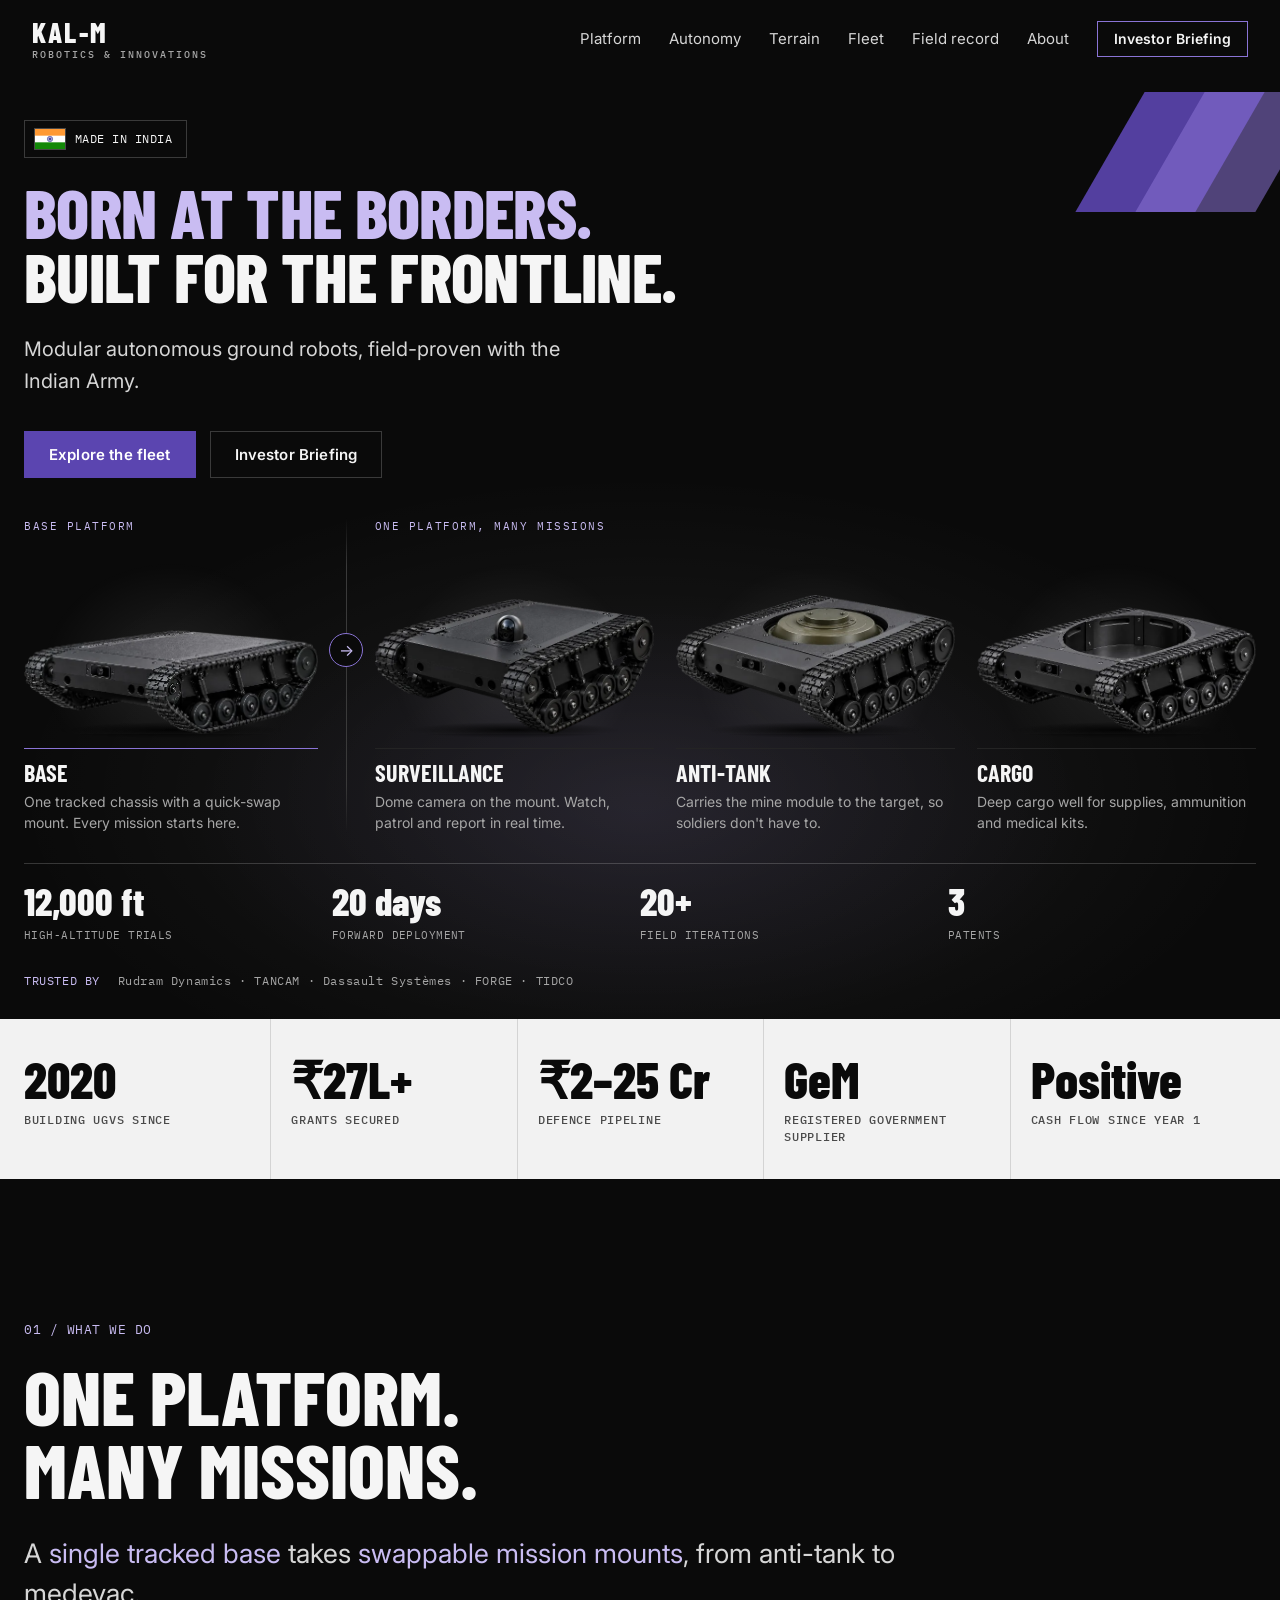
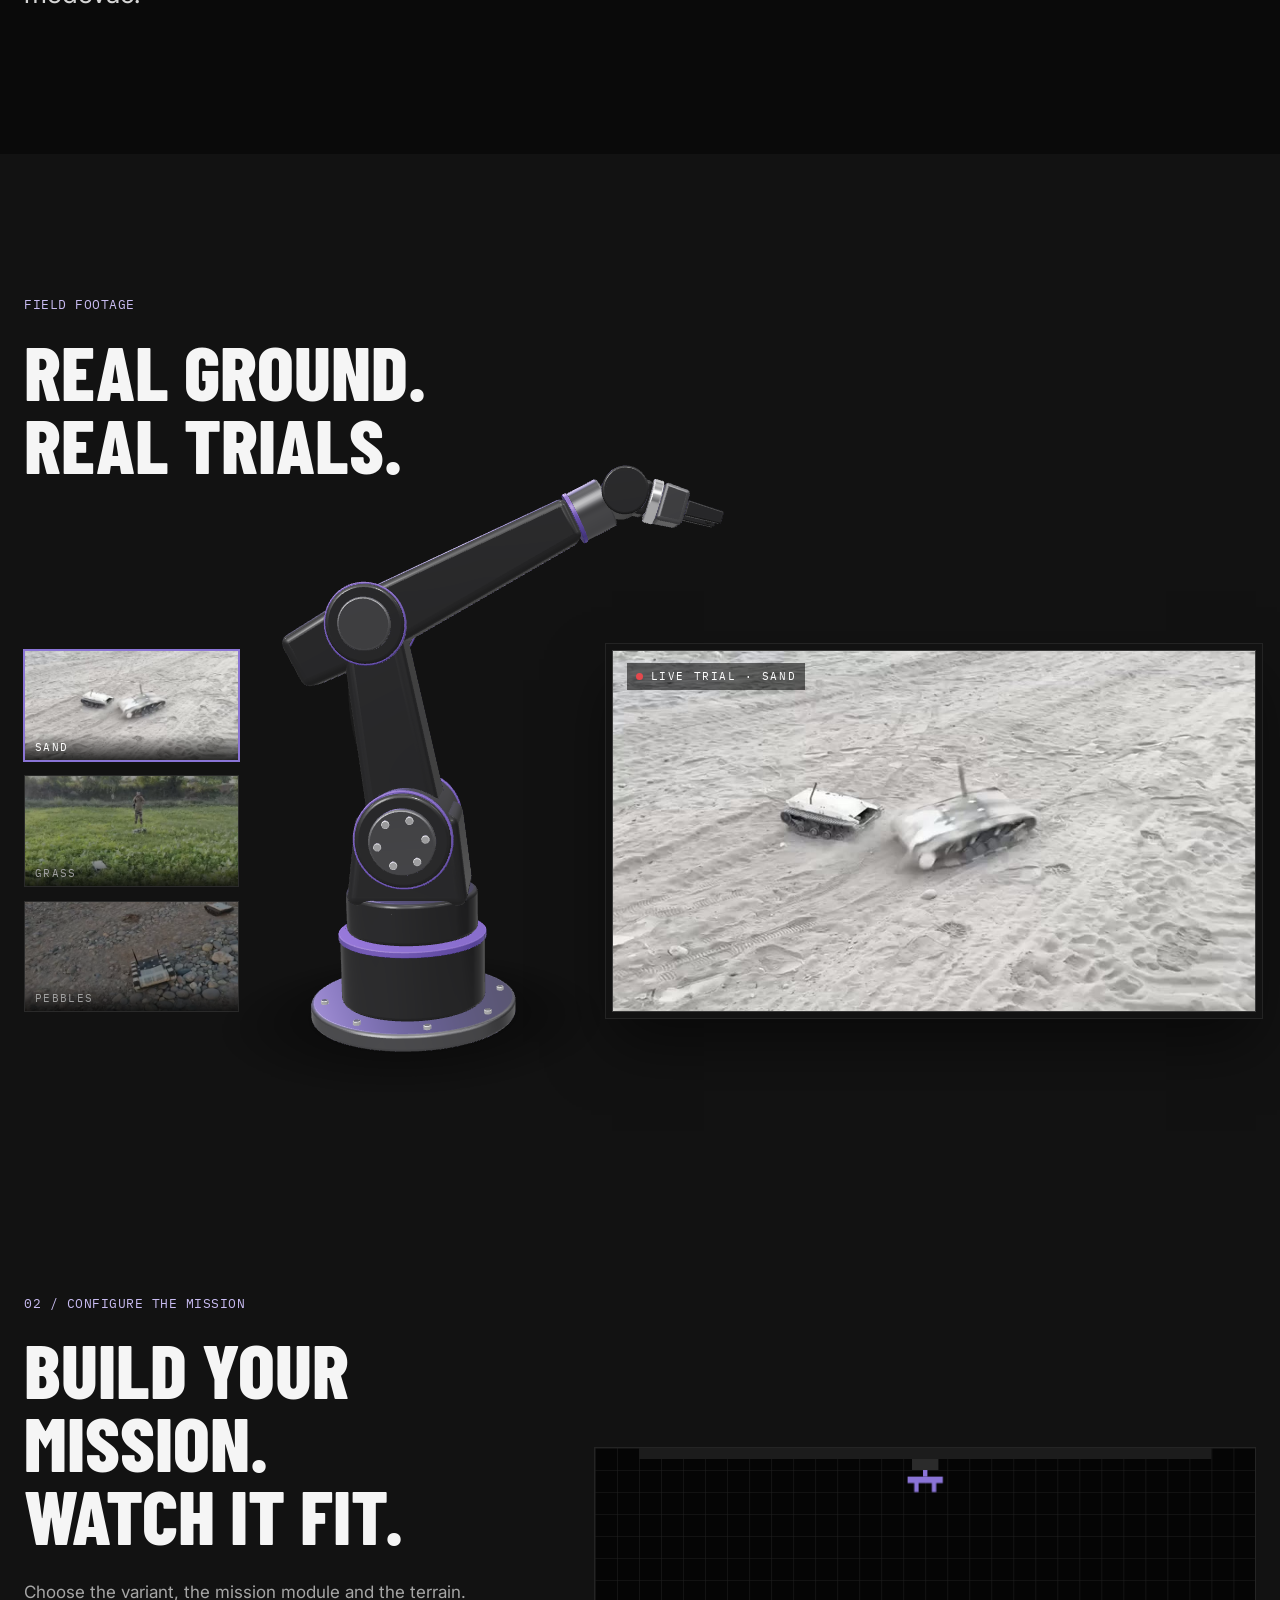
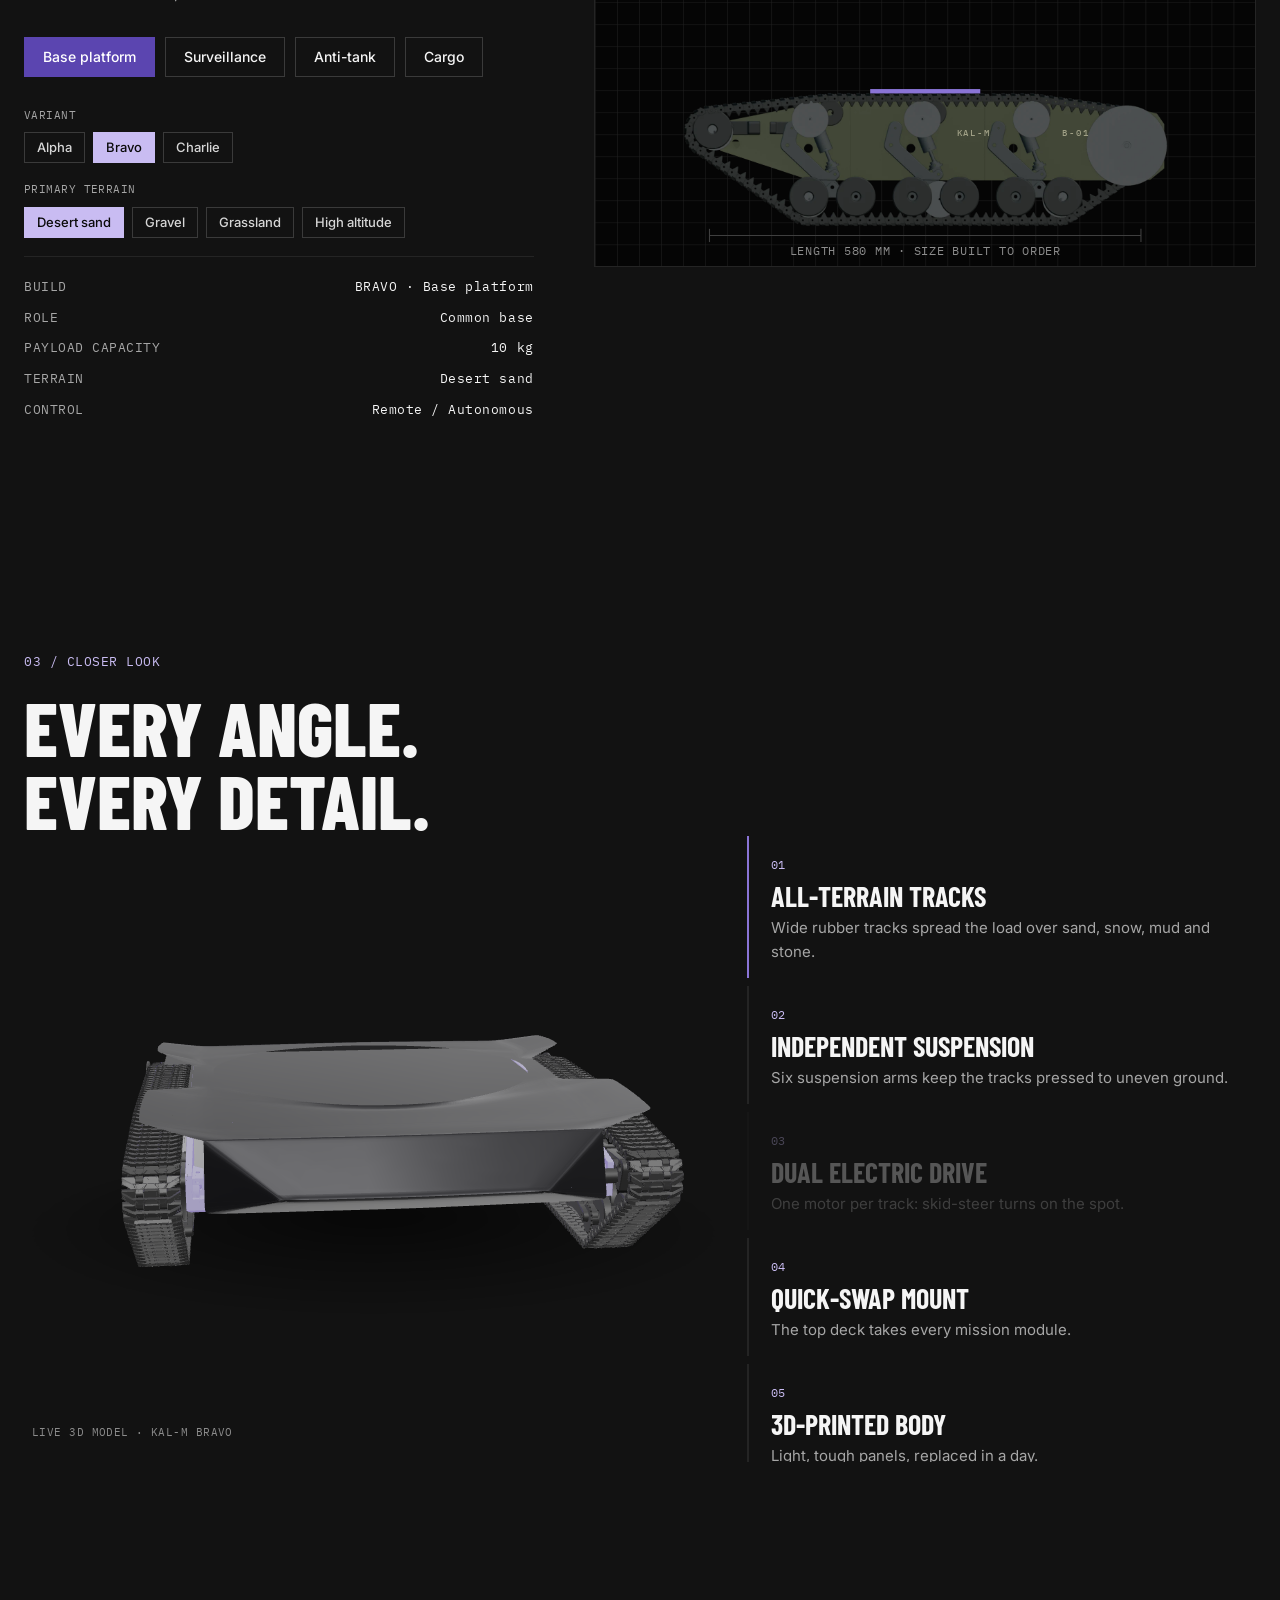
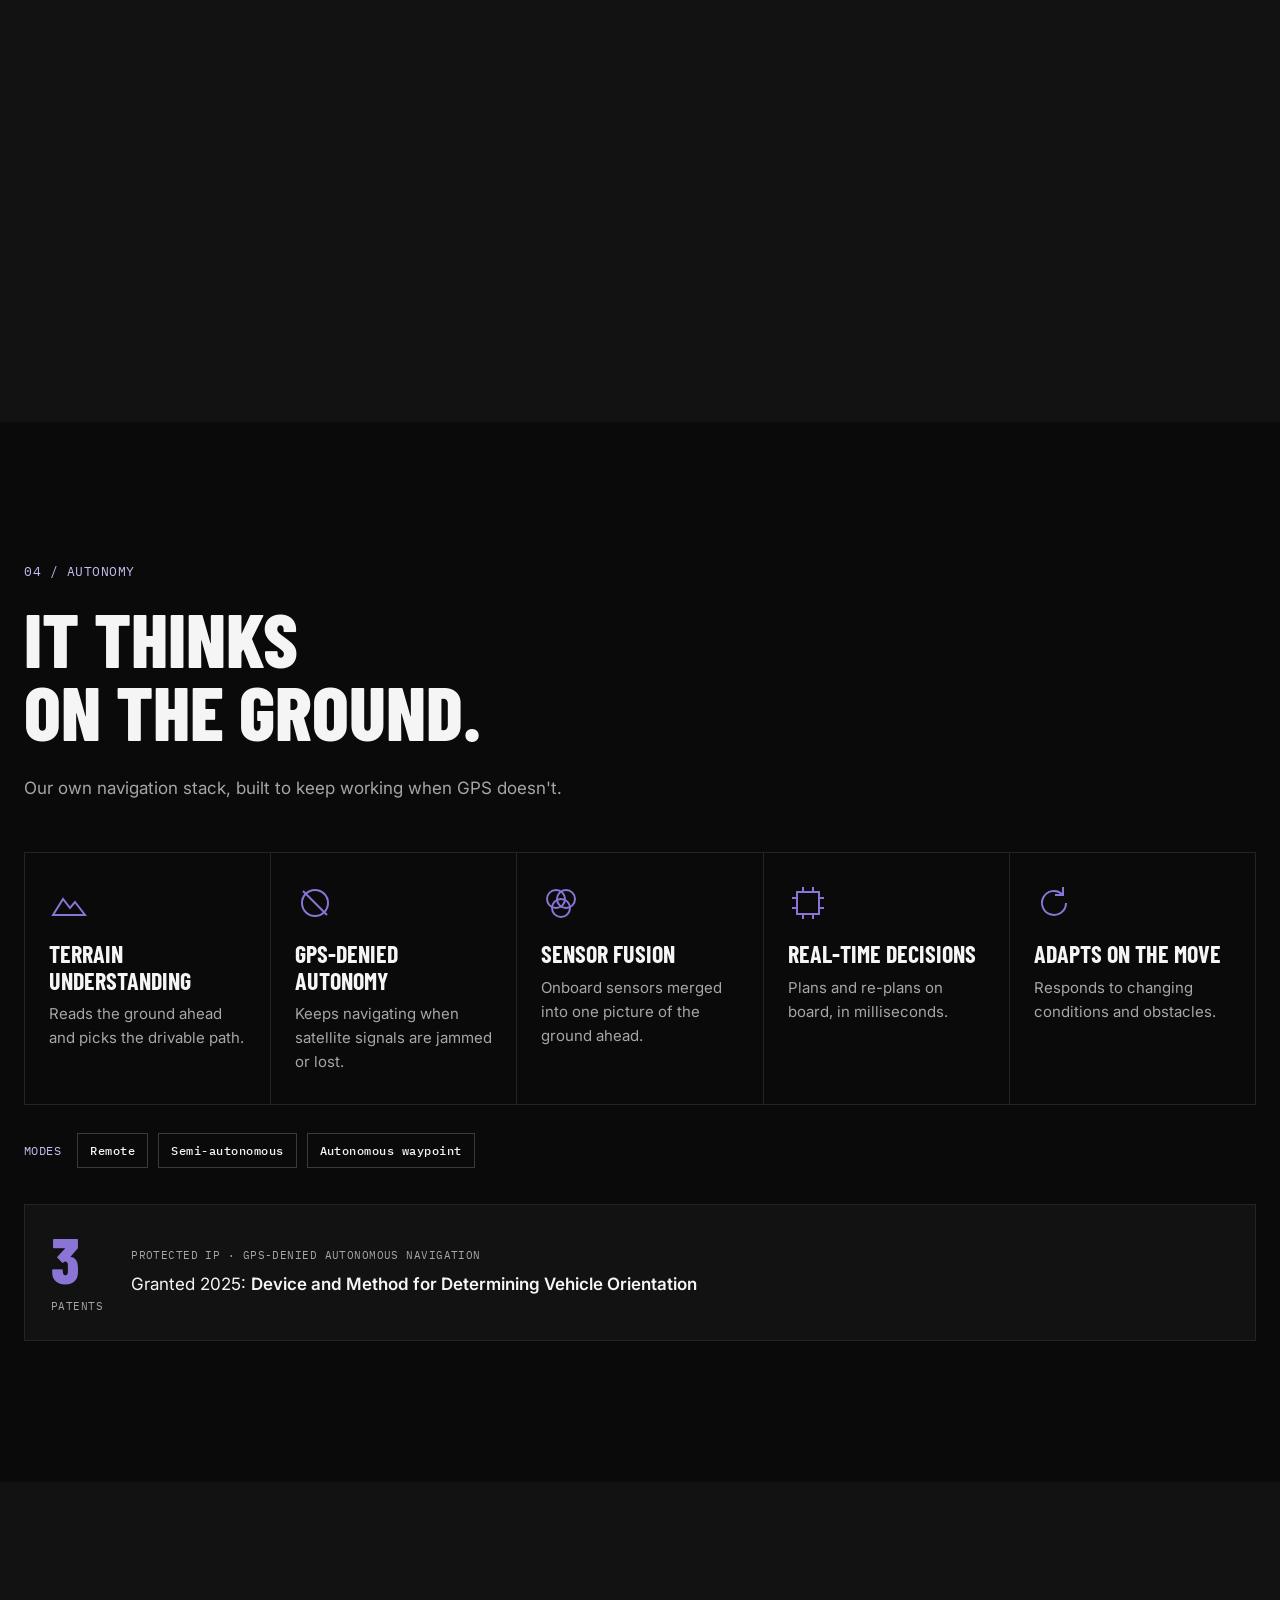
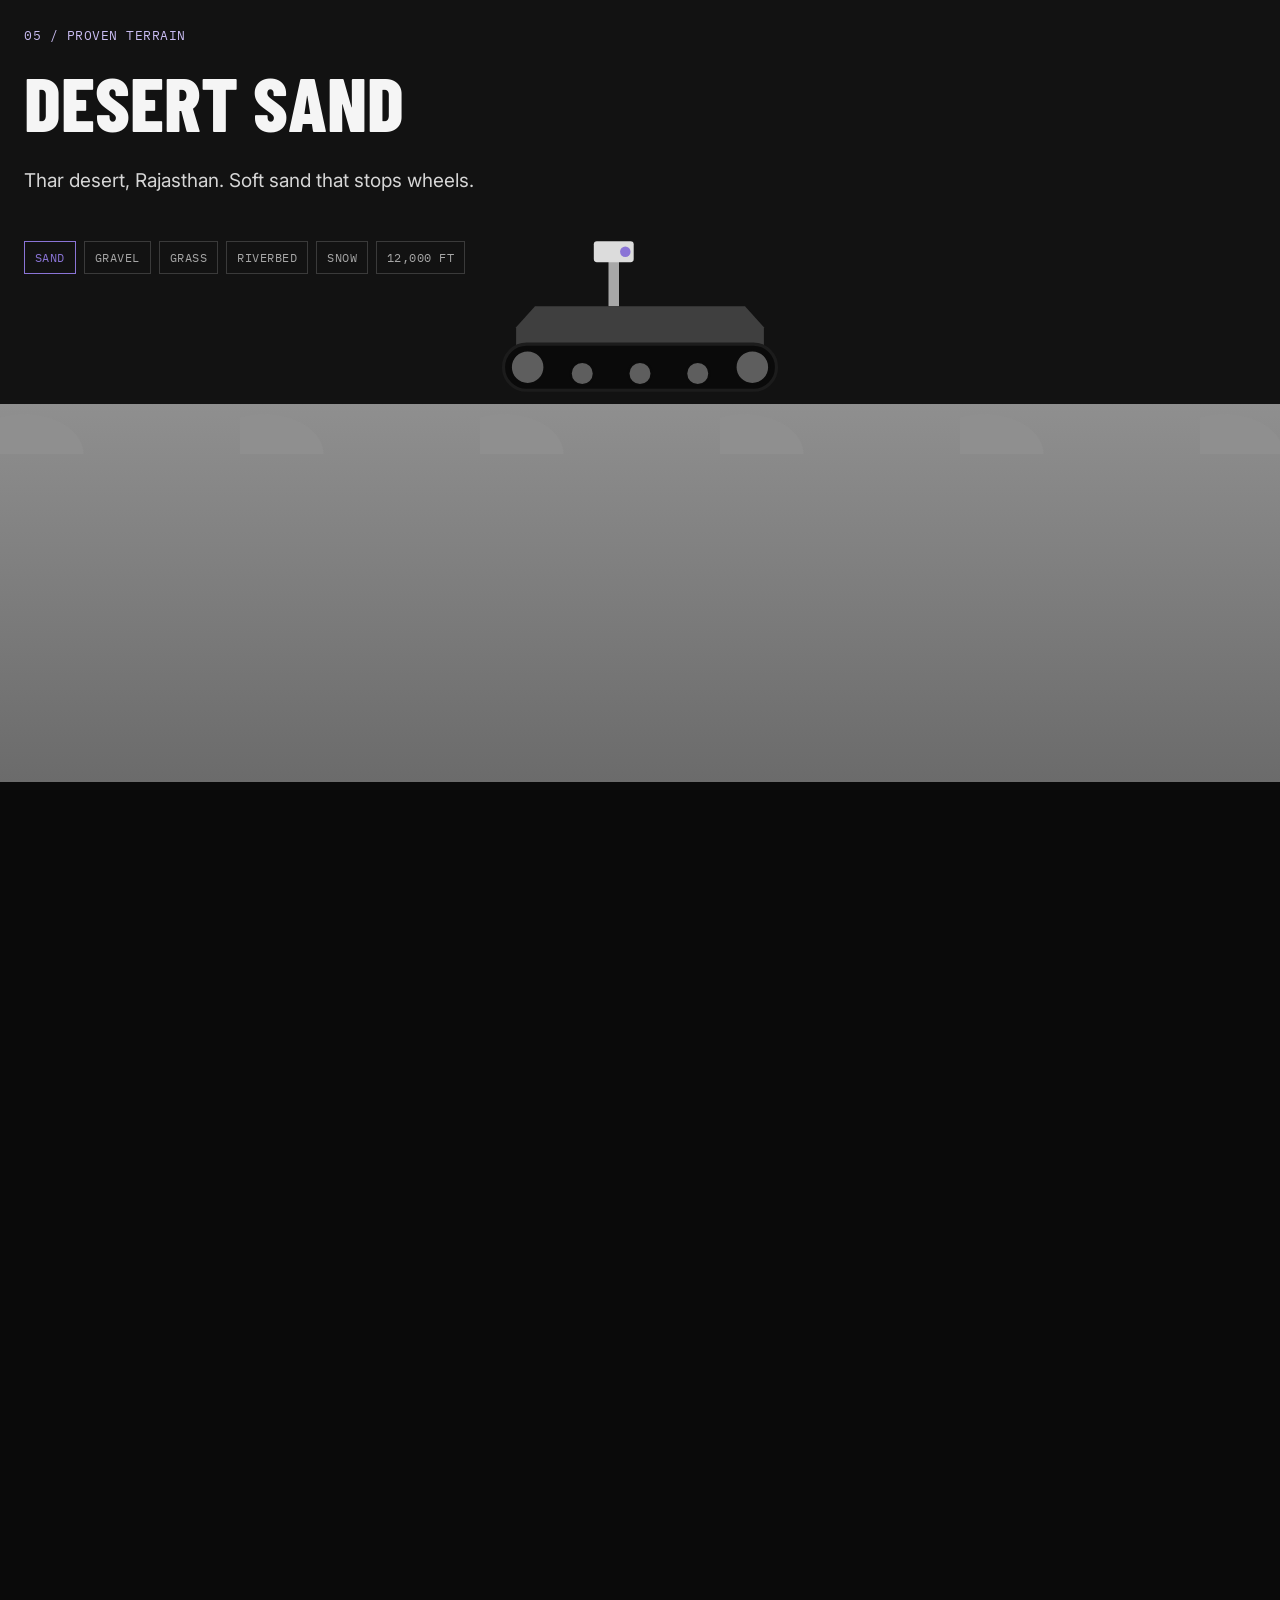
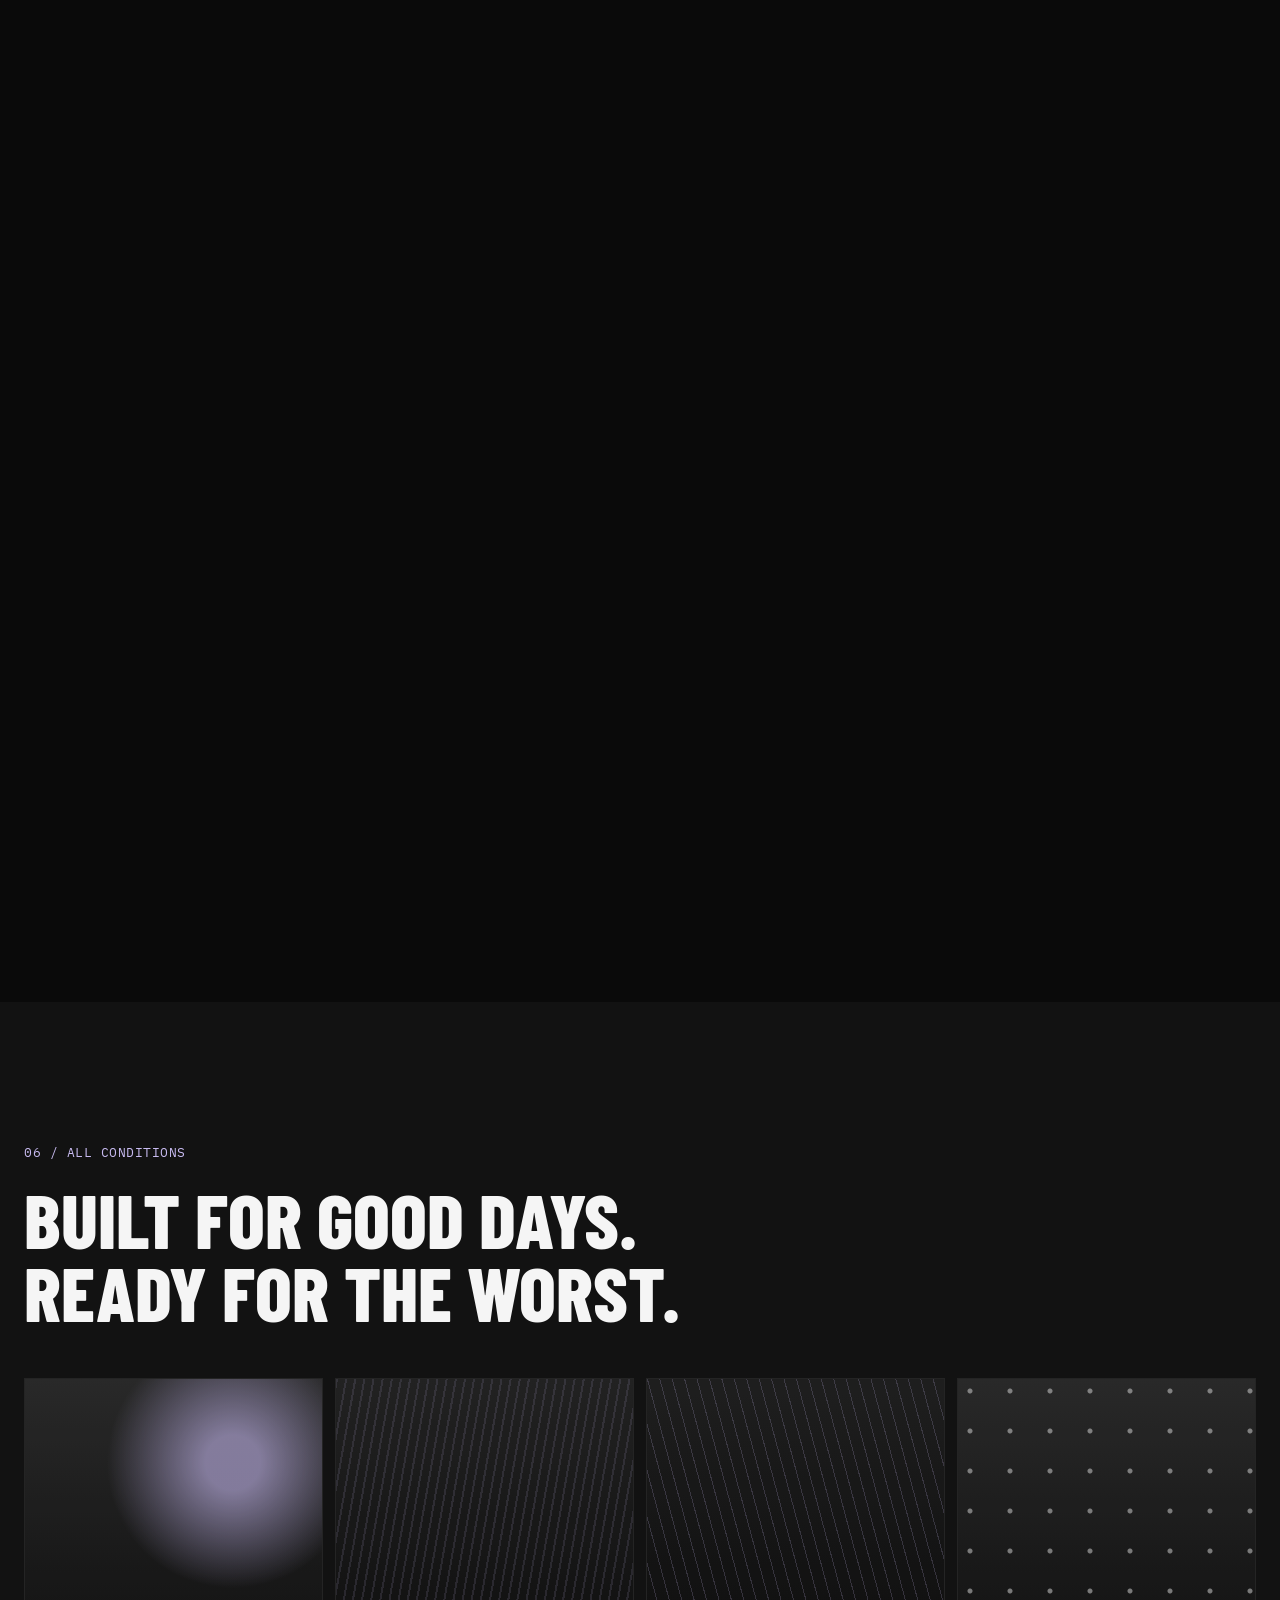
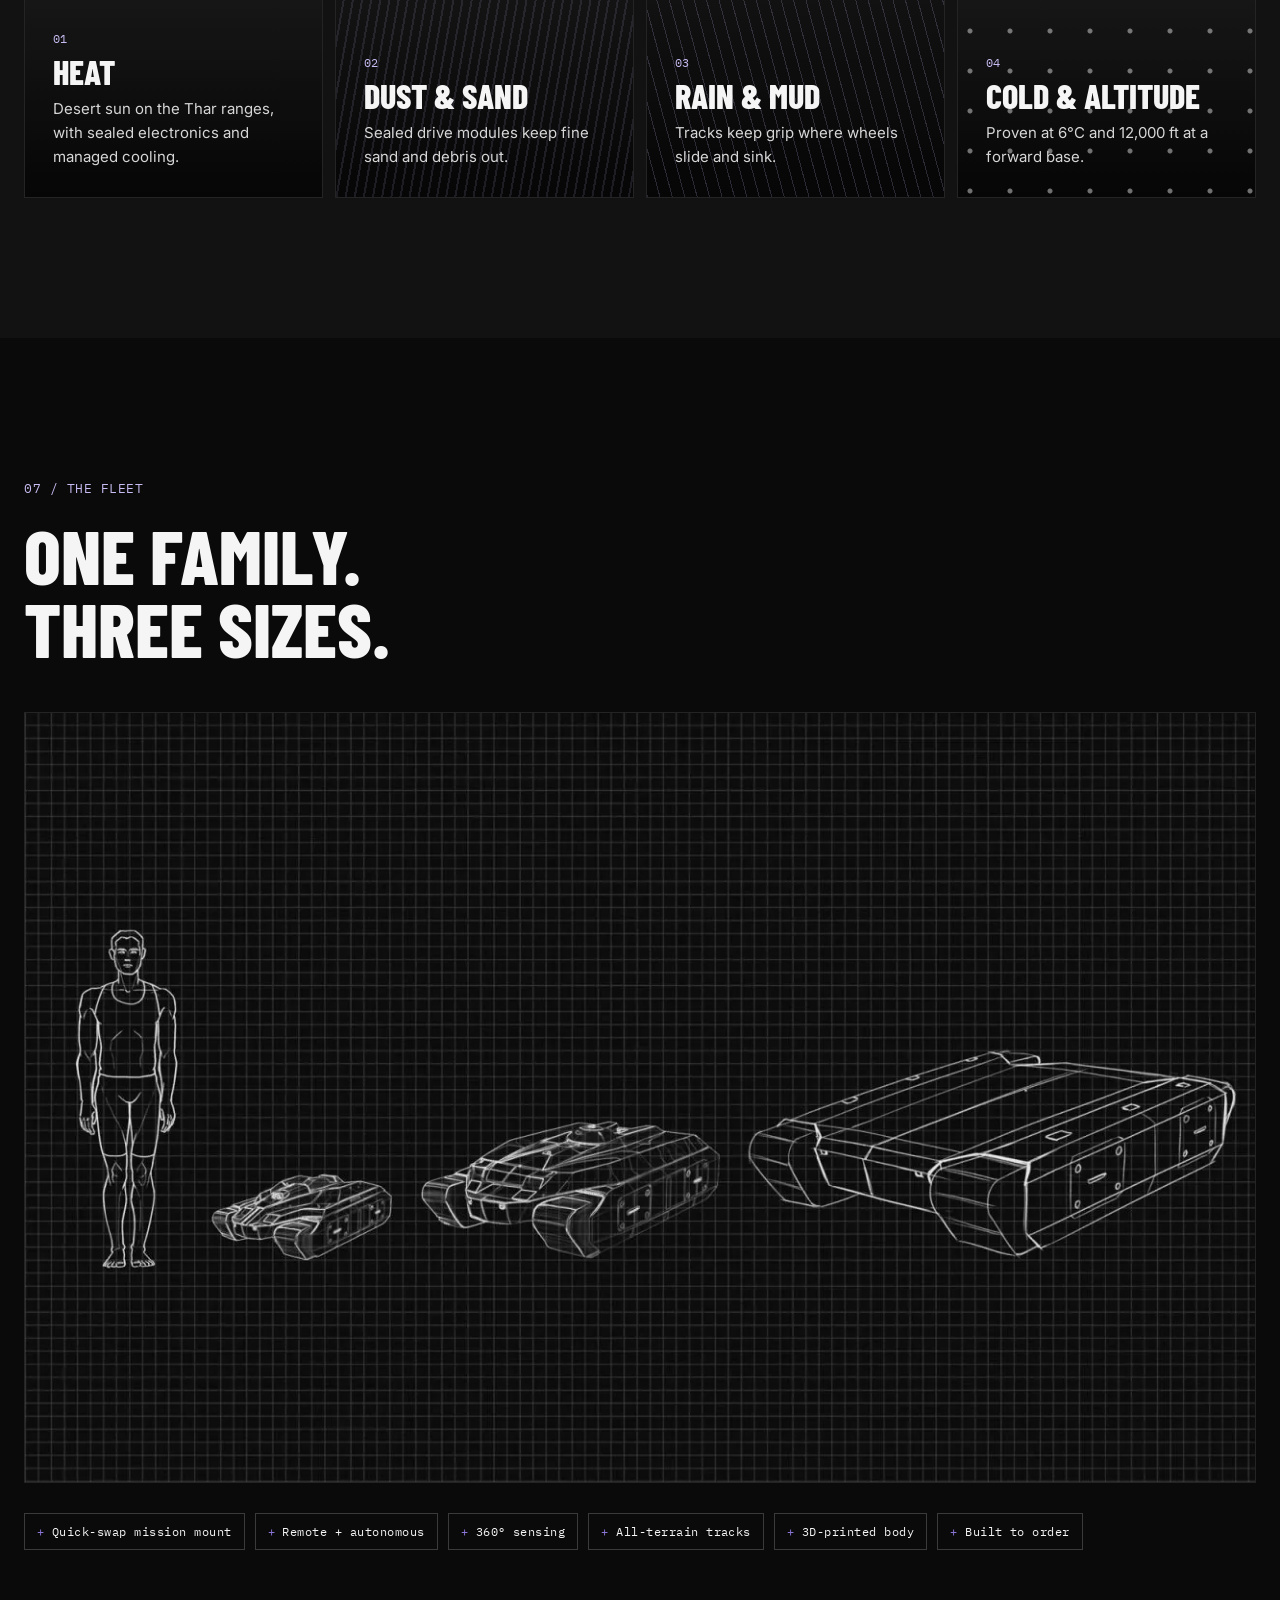
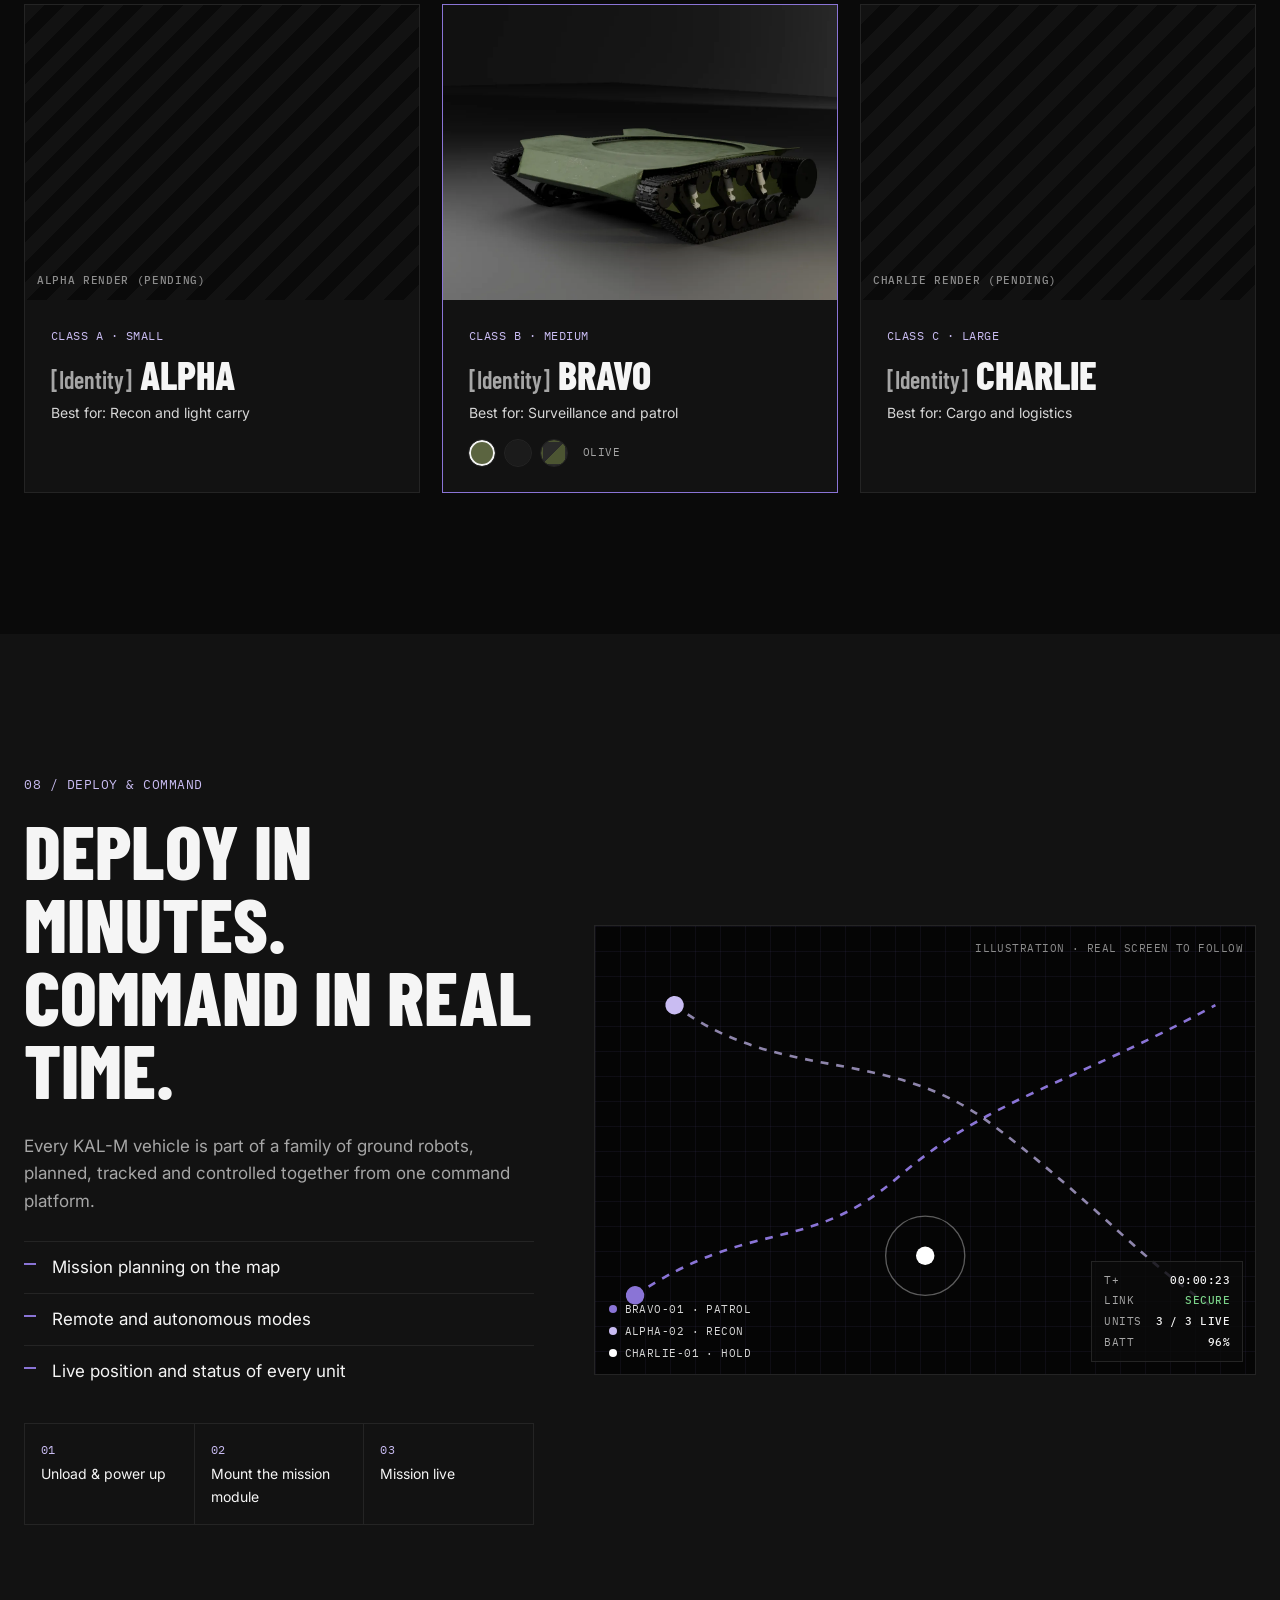
==== commit dedafd6e: "Update preview" ====
--- a/index.html
+++ b/index.html
@@ -1,12 +1,12 @@
 <!DOCTYPE html>
 <html lang="en">
 <head>
+  <meta name="robots" content="noindex, nofollow">
 <meta charset="utf-8">
 <meta name="viewport" content="width=device-width, initial-scale=1">
 <title>KAL-M Robotics | Autonomous Ground Robots, Built for the Frontline</title>
 <meta name="description" content="KAL-M Robotics and Innovations builds modular autonomous unmanned ground vehicles in Chennai, India. Field-tested with the Indian Army at 12,000 ft.">
 <meta name="referrer" content="strict-origin-when-cross-origin">
-<meta name="robots" content="noindex, nofollow">
 <meta property="og:title" content="KAL-M Robotics | Born at the borders. Built for the frontline.">
 <meta property="og:description" content="One platform. Many missions. Modular autonomous UGVs designed, built and field-tested in India.">
 <meta property="og:type" content="website">
@@ -24,6 +24,7 @@
 
 <!-- NAV -->
 <header class="nav" id="nav">
+  <meta name="robots" content="noindex, nofollow">
   <a class="brand" href="#top" aria-label="KAL-M home">
     <span class="brand-mark">KAL-M</span>
     <span class="brand-sub">Robotics &amp; Innovations</span>
@@ -561,6 +562,7 @@
 <div class="brief dossier" id="brief" role="dialog" aria-modal="true" aria-labelledby="briefTitle" hidden>
   <div class="brief-inner">
     <header class="brief-head">
+  <meta name="robots" content="noindex, nofollow">
       <p class="mono">INVESTOR BRIEFING · KAL-M ROBOTICS AND INNOVATIONS PVT LTD · OCT 2026</p>
       <button class="brief-close" id="briefClose" aria-label="Close briefing">✕</button>
     </header>
